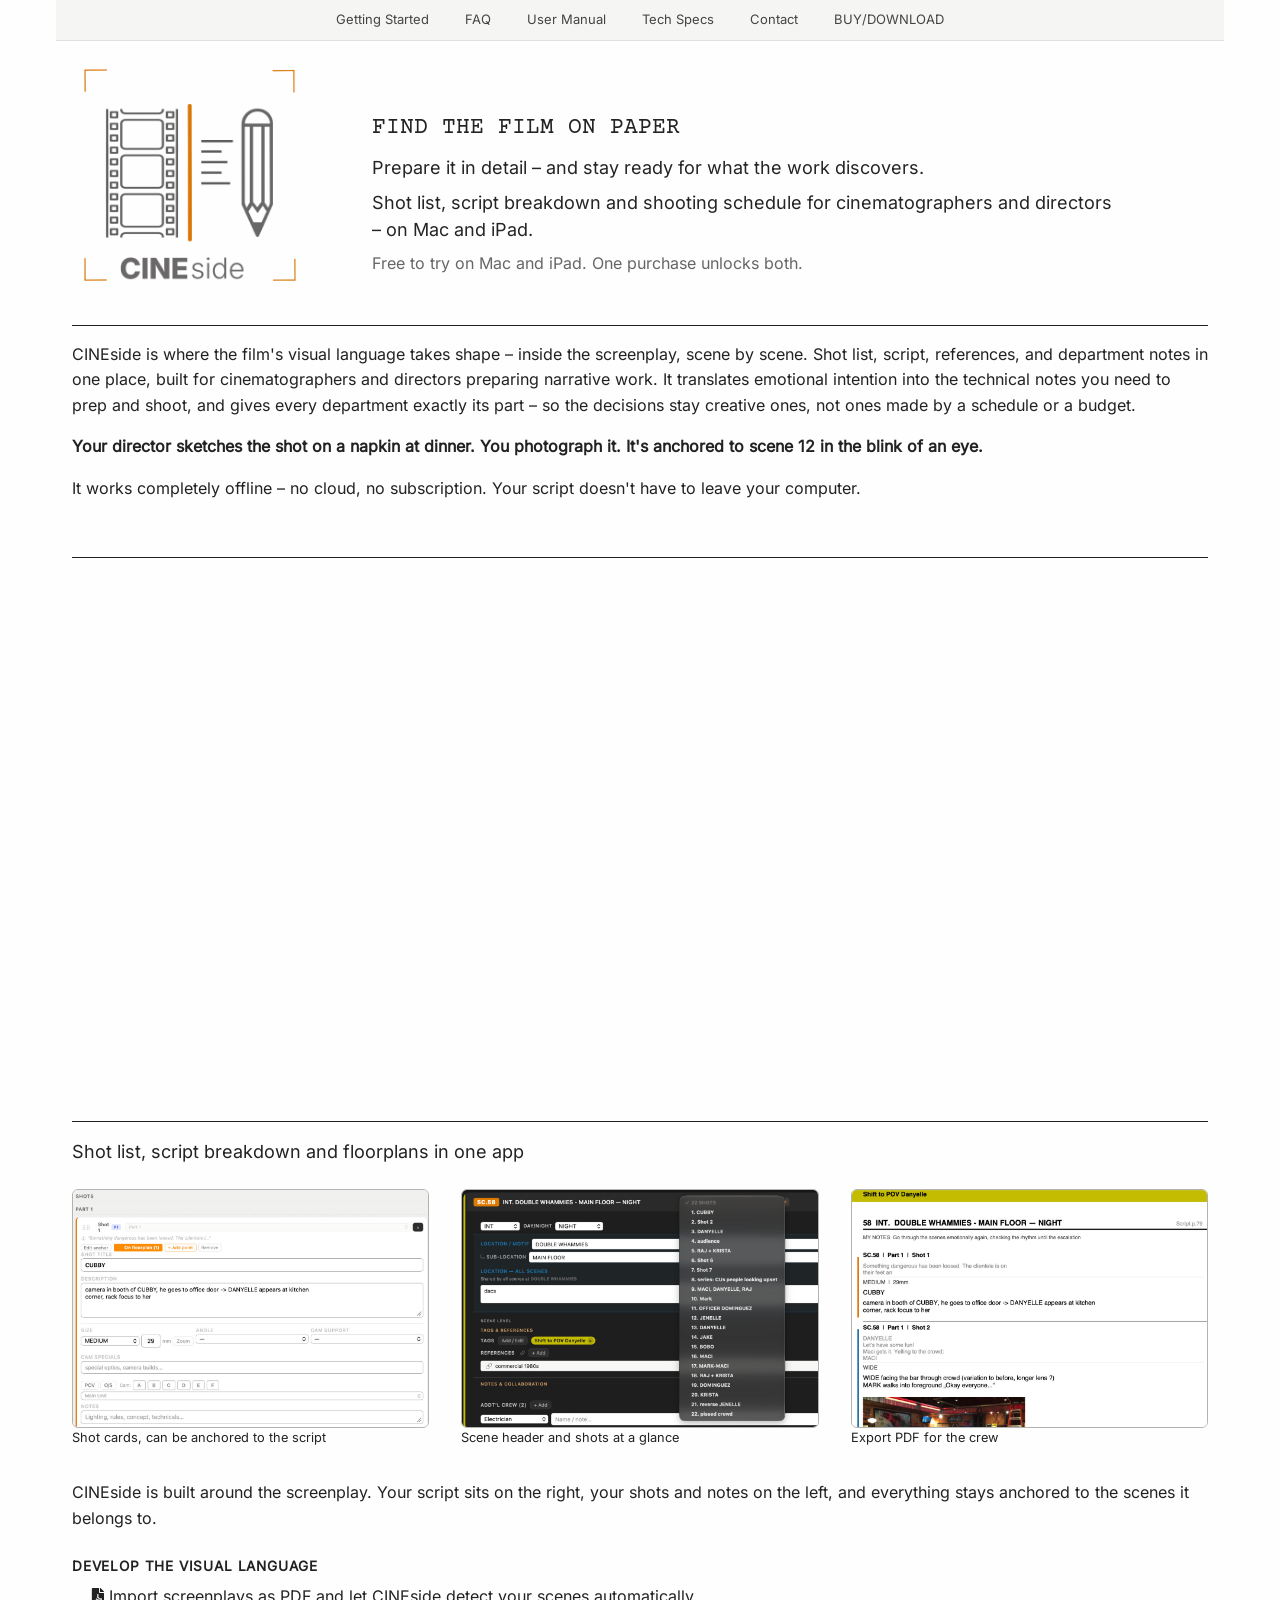
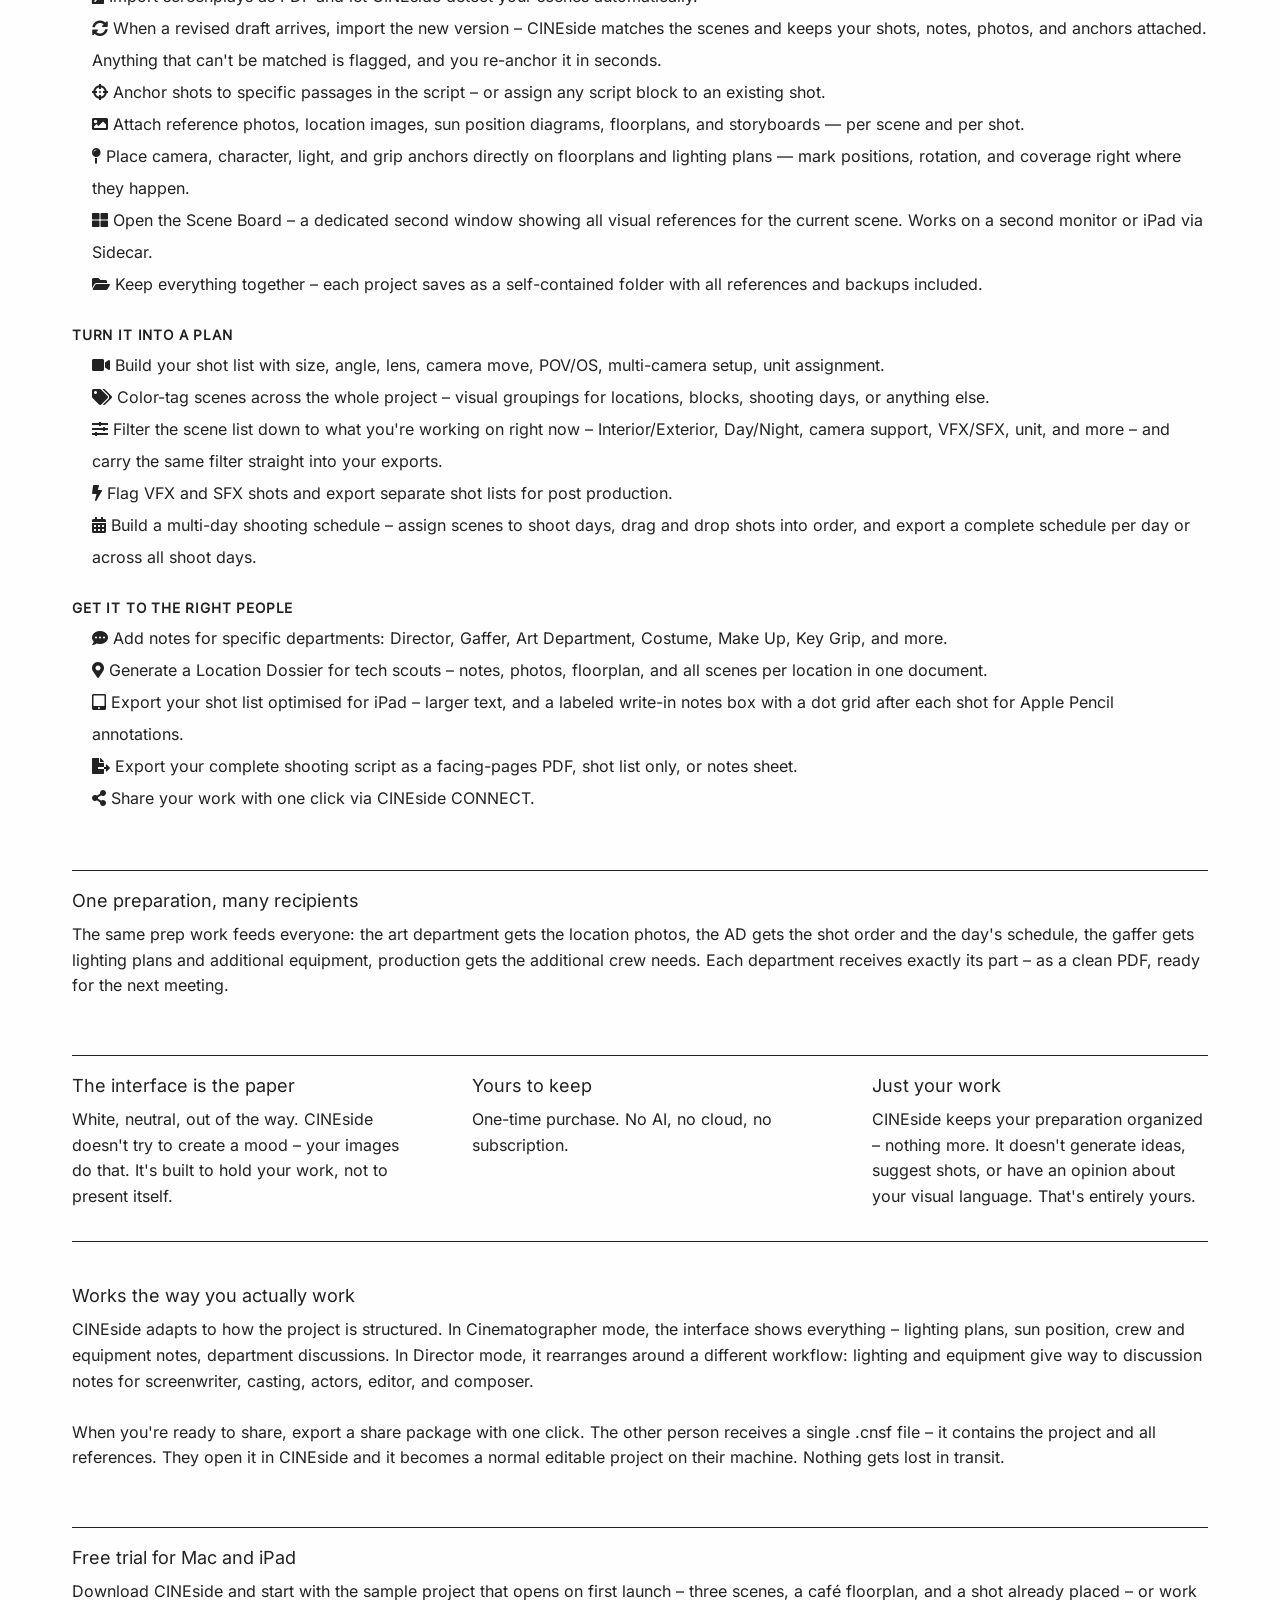
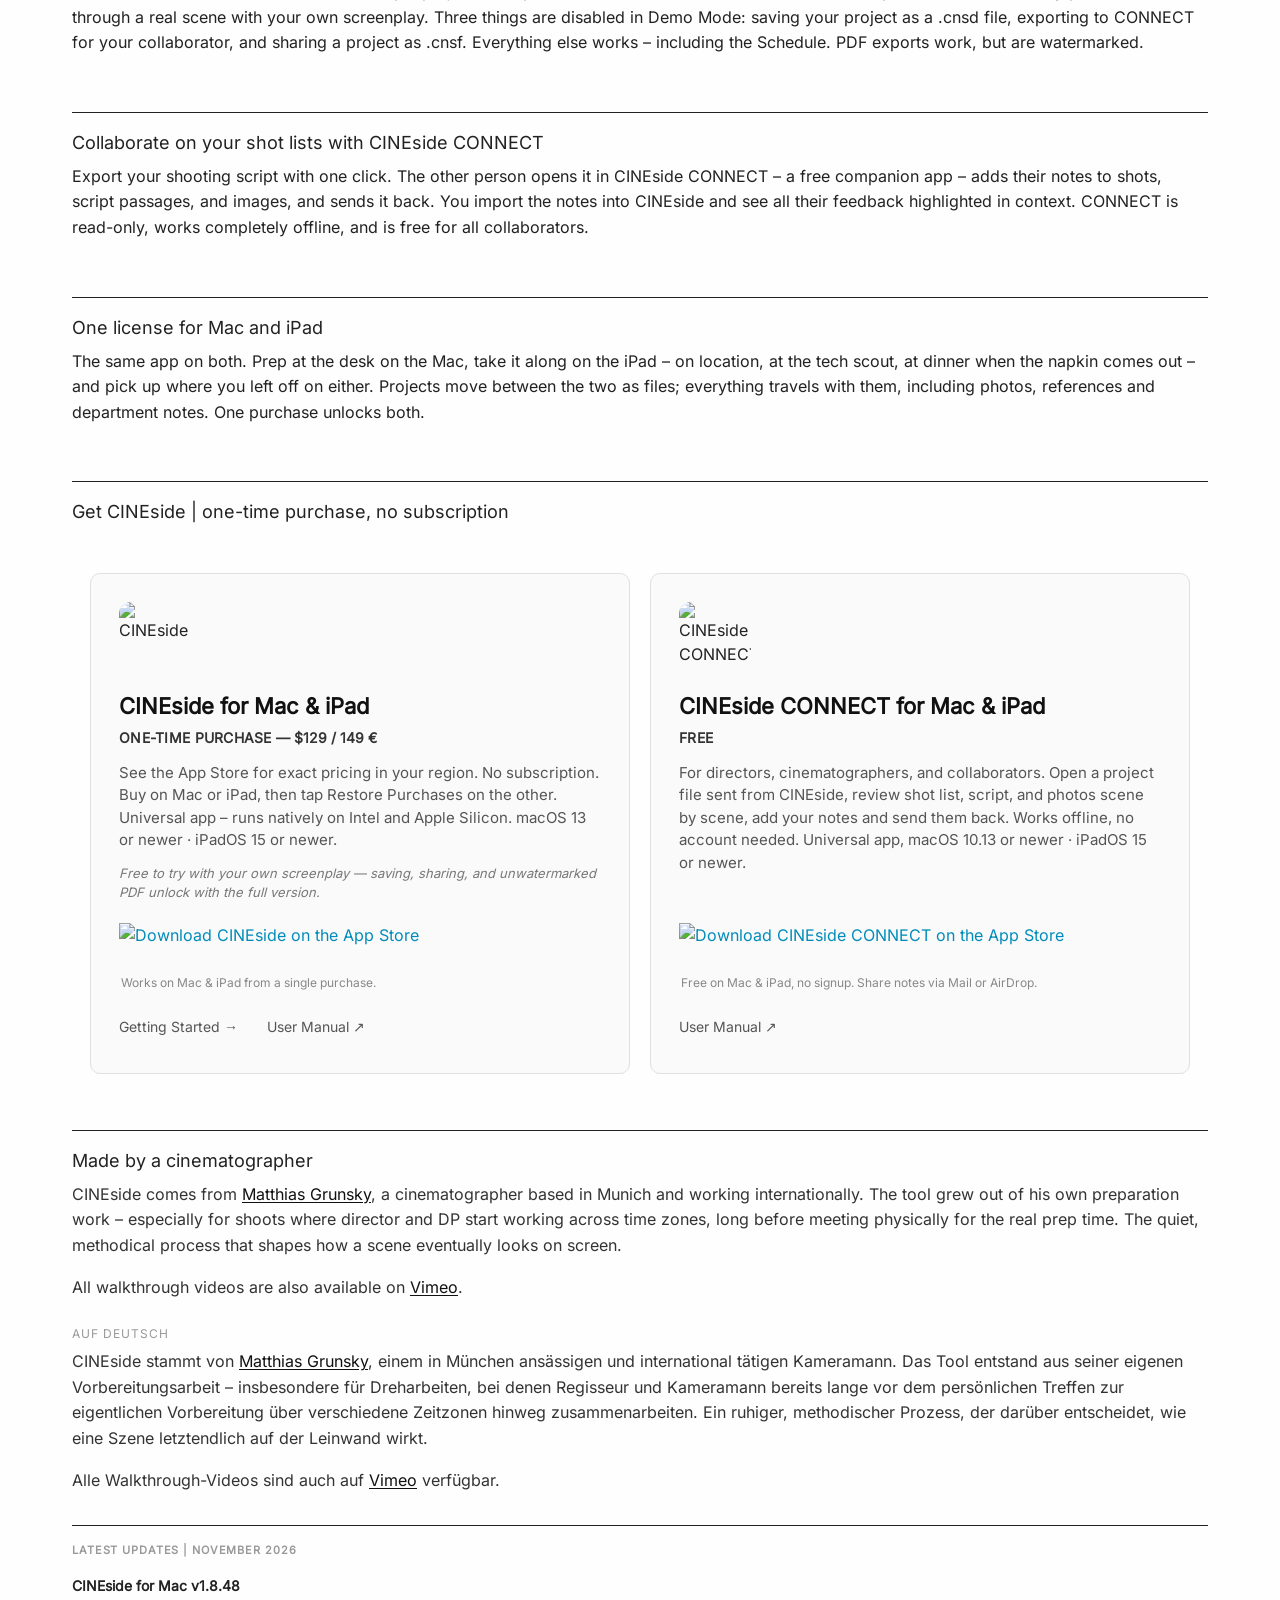
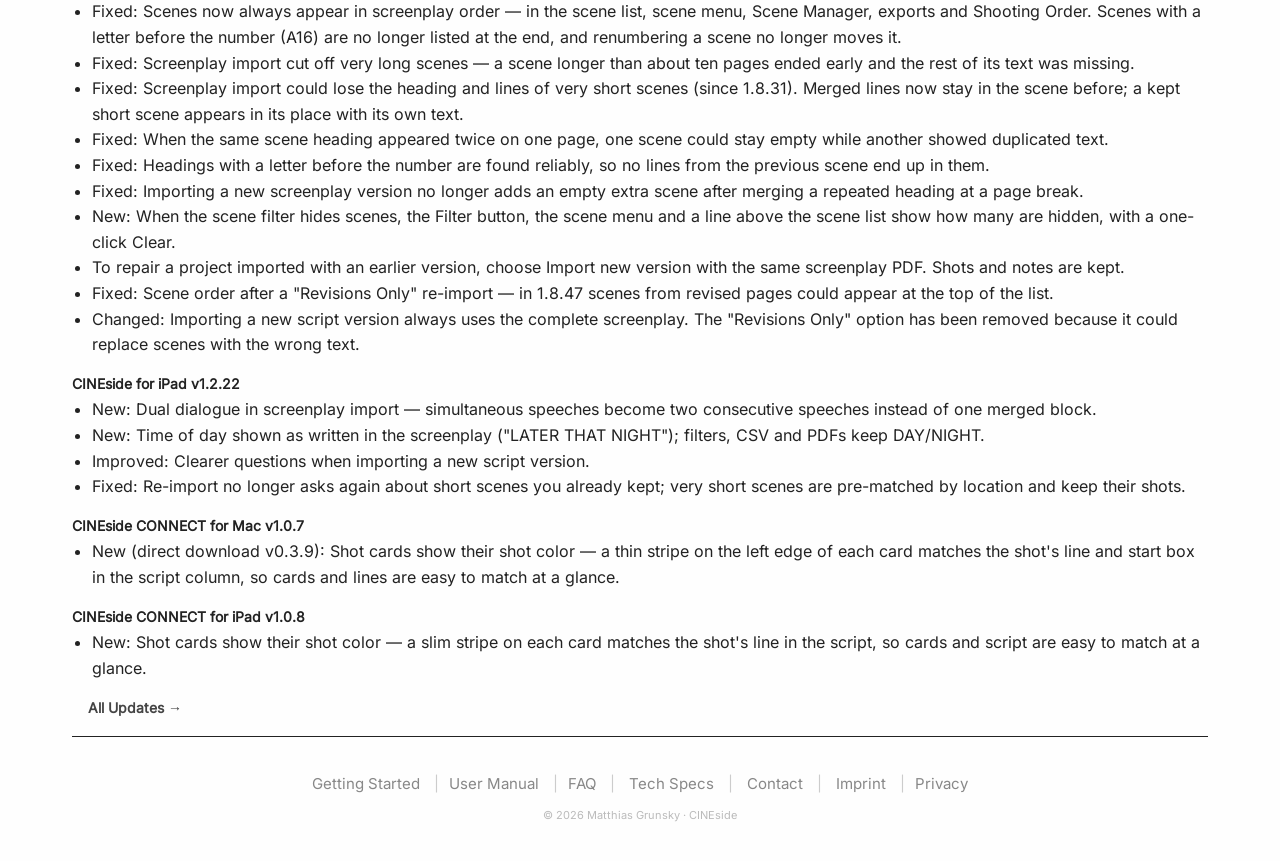
==== index.html @ abb16e1d "Beschreibung der Änderung" ====
<!doctype html>
<html class="no-js no-touch"  lang="en">
<head>
    <meta charset="utf-8" />
	<title>CINEside | Shot List & Script Breakdown for Mac & iPad</title>

	<meta http-equiv="x-ua-compatible" content="ie=edge" />
    <meta name="viewport" content="width=device-width, initial-scale=1.0, viewport-fit=cover" />

	<meta name="theme-version" content="6.26.0" />
	<meta name="foundation-version" content="6.9.0" />

	
<!-- ========================================================================
     CINEside &mdash; cineside.app
     Global head: SEO, OpenGraph, Twitter Card, JSON-LD
     charset/viewport/title kommen vom Theme bzw. RapidWeaver &mdash; hier NICHT setzen.
     Meta description + canonical sitzen im seitenspezifischen Head jeder Seite.
     ======================================================================== -->

<!-- ── Primary SEO ───────────────────────────────────────────────────────── -->
<meta name="keywords" content="cinematographer, director, DP, director of photography, shot list, shooting script, shot planning, film prep, screenplay planning, shooting order, cinematography software, film preparation, Mac app, iPad app, iPad shot list, offline, CINEside, CINEside CONNECT">
<meta name="robots" content="index, follow, max-image-preview:large">
<meta name="theme-color" content="#b87c1a">

<!-- ── Open Graph (Facebook, LinkedIn, Slack, Messaging apps) ────────────── -->
<meta property="og:type" content="website">
<meta property="og:image" content="https://cineside.app/resources/og-image.png">
<meta property="og:image:width" content="1200">
<meta property="og:image:height" content="630">
<meta property="og:image:alt" content="CINEside &mdash; shot planning for cinematographers and directors, on Mac and iPad">
<meta property="og:locale" content="en_US">
<meta property="og:site_name" content="CINEside">

<!-- ── Twitter / X Card ──────────────────────────────────────────────────── -->
<meta name="twitter:card" content="summary_large_image">
<meta name="twitter:image" content="https://cineside.app/resources/og-image.png">
<meta name="twitter:image:alt" content="CINEside &mdash; shot planning for cinematographers and directors, on Mac and iPad">

<!-- ── Structured data: CINEside (Mac & iPad) ─────────────────────────────────── -->
<script type="application/ld+json">
{
  "@context": "https://schema.org",
  "@type": "SoftwareApplication",
  "@id": "https://cineside.app/#cineside",
  "name": "CINEside",
  "alternateName": "CINEside for Mac and iPad",
  "description": "An app for Mac and iPad for cinematographers and directors preparing narrative work. Keeps your shot list, script, references, and department notes in one place. Imports Final Draft PDFs, detects scenes automatically, and lets you anchor shots to specific script passages. Works completely offline.",
  "url": "https://cineside.app/",
  "image": "https://cineside.app/resources/CINEside_logo_text.png",
  "applicationCategory": "MultimediaApplication",
  "applicationSubCategory": "Cinematography",
  "operatingSystem": "macOS 13 or newer, iPadOS 15 or newer",
  "processorRequirements": "Intel or Apple Silicon (Universal)",
  "downloadUrl": "https://apps.apple.com/app/cineside-shot-list-script/id6791491272",
  "installUrl": "https://apps.apple.com/app/cineside-shot-list-script/id6791491272",
  "releaseNotes": "https://cineside.app/whats-new.html",
  "inLanguage": "en",
    "sameAs": [
    "https://www.wikidata.org/wiki/Q141537740",
    "https://apps.apple.com/app/cineside-shot-list-script/id6791491272"
  ],
  "featureList": [
    "Import screenplays as PDF with automatic scene detection",
    "Build shot lists with size, angle, lens, camera move, POV/OS",
    "Anchor shots to specific passages in the script",
    "Re-import revised drafts &mdash; shots, notes, and anchors stay attached",
    "Attach reference photos, sun position diagrams, sketches, and storyboards per scene and per shot",
    "Add notes per department (Director, Gaffer, Art Department, Costume, Make Up, Key Grip)",
    "Flag VFX and SFX shots and export separate shot lists for post production",
    "Drag and drop into Shooting Order for daily schedules",
    "Export facing-pages PDF, shot list only, or notes sheet",
    "Collaborate with your director or cinematographer via CINEside CONNECT",
    "Works completely offline &mdash; no cloud, no AI"
  ],
  "author": {
    "@type": "Person",
    "@id": "https://matthias-grunsky.com/#person",
    "name": "Matthias Grunsky",
    "url": "https://matthias-grunsky.com/"
  },
  "offers": {
    "@type": "Offer",
    "price": "129.00",
    "priceCurrency": "USD",
    "category": "OneTimePurchase",
    "availability": "https://schema.org/InStock",
    "url": "https://apps.apple.com/app/cineside-shot-list-script/id6791491272"
  },
  "mentions": {
    "@type": "Article",
    "name": "Grunsky Releases Cineside",
    "url": "https://theasc.com/article/grunsky-releases-cineside/",
    "publisher": {
      "@type": "Organization",
      "name": "American Cinematographer"
    },
    "datePublished": "2026-06-22"
  }
}
</script>

<!-- ── Structured data: CINEside for iPad ────────────────────────────────── -->
<script type="application/ld+json">
{
  "@context": "https://schema.org",
  "@type": "SoftwareApplication",
  "@id": "https://cineside.app/#cineside-ipad",
  "name": "CINEside for iPad",
  "description": "The native iPad version of CINEside &mdash; the same shot planning workflow built around the screenplay, sharing the same project format as the Mac app. Free to download; the full version is a one-time purchase that covers both Mac and iPad. Works completely offline.",
  "url": "https://cineside.app/",
  "image": "https://cineside.app/resources/CINEside_logo_text.png",
  "applicationCategory": "MultimediaApplication",
  "applicationSubCategory": "Cinematography",
  "operatingSystem": "iPadOS 15 or newer",
  "downloadUrl": "https://apps.apple.com/app/cineside-shot-list-script/id6791491272",
  "installUrl": "https://apps.apple.com/app/cineside-shot-list-script/id6791491272",
  "inLanguage": "en",
  "featureList": [
    "Same project format as CINEside for Mac &mdash; open projects on either device",
    "Import screenplays as PDF with automatic scene detection",
    "Build shot lists and anchor shots to script passages",
    "Place camera, character, light, and grip anchors on floorplans",
    "Export facing-pages PDF, shot list, schedule, and reference sheets on device",
    "Works completely offline &mdash; no cloud, no AI"
  ],
  "author": {
    "@type": "Person",
    "@id": "https://matthias-grunsky.com/#person",
    "name": "Matthias Grunsky",
    "url": "https://matthias-grunsky.com/"
  },
  "offers": {
    "@type": "Offer",
    "price": "129.00",
    "priceCurrency": "USD",
    "category": "OneTimePurchase",
    "description": "Free to download. Full version as a one-time purchase that covers both Mac and iPad; local pricing on the App Store.",
    "availability": "https://schema.org/InStock",
    "url": "https://apps.apple.com/app/cineside-shot-list-script/id6791491272"
  }
}
</script>

<!-- ── Structured data: CINEside CONNECT as a companion SoftwareApplication ─ -->
<script type="application/ld+json">
{
  "@context": "https://schema.org",
  "@type": "SoftwareApplication",
  "@id": "https://cineside.app/#cineside-connect",
  "name": "CINEside CONNECT",
  "description": "A free companion app for directors and collaborators, on Mac and iPad. Opens project files sent from CINEside, lets directors add notes to shots, script passages, and reference images, and export the notes back. Read-only, works completely offline.",
  "url": "https://cineside.app/",
  "image": "https://cineside.app/resources/CINEside_CONNECT_logo_text.png",
  "applicationCategory": "MultimediaApplication",
  "applicationSubCategory": "Cinematography",
  "operatingSystem": "macOS 10.13 or newer, iPadOS 15 or newer",
  "processorRequirements": "Intel or Apple Silicon (Universal)",
  "downloadUrl": "https://apps.apple.com/app/cineside-connect/id6793694166",
  "installUrl": "https://apps.apple.com/app/cineside-connect/id6793694166",
  "inLanguage": "en",
  "featureList": [
    "Opens project files sent from CINEside",
    "Add notes to shots, script passages, and images",
    "Export notes as .cnsn for re-import into CINEside",
    "Read-only &mdash; cannot modify the project itself",
    "Works completely offline"
  ],
  "author": {
    "@type": "Person",
    "@id": "https://matthias-grunsky.com/#person",
    "name": "Matthias Grunsky",
    "url": "https://matthias-grunsky.com/"
  },
  "offers": {
    "@type": "Offer",
    "price": "0.00",
    "priceCurrency": "EUR",
    "availability": "https://schema.org/InStock",
    "url": "https://apps.apple.com/app/cineside-connect/id6793694166"
  },
  "isAccessoryOrSparePartFor": {
    "@id": "https://cineside.app/#cineside"
  }
}
</script>

<!-- ── Structured data: CINEside walkthrough video ───────────────────────── -->
<script type="application/ld+json">
{
  "@context": "https://schema.org",
  "@type": "VideoObject",
  "@id": "https://cineside.app/#walkthrough",
  "name": "CINEside &mdash; Walkthrough",
  "description": "Walkthrough of CINEside for cinematographers and directors: importing a screenplay, building the shot list, anchoring shots, and exporting for the crew.",
  "thumbnailUrl": "https://cineside.app/resources/og-image.png",
  "uploadDate": "2026-06-01",
  "duration": "PT1M32S",
  "contentUrl": "https://www.youtube.com/watch?v=msX2kV9YZTM",
  "embedUrl": "https://www.youtube-nocookie.com/embed/msX2kV9YZTM",
  "publisher": {
    "@type": "Person",
    "@id": "https://matthias-grunsky.com/#person",
    "name": "Matthias Grunsky"
  },
  "isPartOf": { "@id": "https://cineside.app/#cineside" }
}
</script>
  <script>(function(){try{var i=new Image();i.src='https://matthias-grunsky.com/px/cineside.gif?p='+encodeURIComponent(location.pathname)+'&r='+encodeURIComponent(document.referrer||'-');}catch(e){}})();</script>
<meta http-equiv="Content-Type" content="text/html; charset=utf-8" />
		<link rel="apple-touch-icon" sizes="167x167" href="https://cineside.app/resources/medium.png" />
<link rel="apple-touch-icon" sizes="180x180" href="https://cineside.app/resources/picturep.png" />
<link rel="apple-touch-icon" sizes="152x152" href="https://cineside.app/resources/small.png" />
<link rel="mask-icon" href="https://cineside.app/resources/CINEside-Logo.svg" color="rgba(255,255,255,1.00)" /><link rel="icon" type="image/png" href="https://cineside.app/resources/favicon_medium.png" sizes="32x32" />
<link rel="icon" type="image/png" href="https://cineside.app/resources/favicon_small.png" sizes="16x16" />
<link rel="icon" type="image/png" href="https://cineside.app/resources/favicon_large.png" sizes="64x64" />


	<meta name="description" content="Shot list, script breakdown, floorplans and lighting plans for cinematographers and directors – on Mac and iPad. Works offline. One-time purchase.">
<link rel="canonical" href="https://cineside.app/">
<meta property="og:title" content="CINEside — Find the film on paper">
<meta property="og:description" content="Script, shots, references, and department notes in one place. Works completely offline. One-time purchase — no AI, no cloud, no subscription.">
<meta name="twitter:title" content="CINEside — Find the film on paper">
<meta name="twitter:description" content="Script, shots, references, and department notes in one place. Works completely offline. One-time purchase — no AI, no cloud, no subscription.">

	<link rel="stylesheet" href="rw_common/themes/foundation6/foundation.css" />

	<template id="plugin-header">
        		<link rel='stylesheet' type='text/css' media='all' href='rw_common/plugins/stacks/stacks.css' />
<link rel="stylesheet" type="text/css" media="all" href="rw_common/plugins/stacks/fa5pro.css" />		<link rel='stylesheet' type='text/css' media='all' href='index_files/stacks_page_page0.css' />
        <script type='text/javascript' charset='utf-8' src='rw_common/plugins/stacks/jquery-2.2.4.min.js'></script>
        
        
        
		

		<script type='text/javascript' charset='utf-8' src='index_files/stacks_page_page0.js'></script>
        <meta name="formatter" content="Stacks v5.3.2 (6389)" >
		<meta class="stacks 5 stack version" id="ws.foundation.styles" name=" Site Styles" content="6.26.0">
		<meta class="stacks 5 stack version" id="ws.foundation.fontstyle3" name="Font Style" content="6.26.0">
		<meta class="stacks 5 stack version" id="ws.foundation.3col" name="3 Columns" content="6.26.0">
		<meta class="stacks 5 stack version" id="ws.foundation.lightbox" name="Lightbox" content="6.26.0">
		<meta class="stacks 5 stack version" id="ws.foundation.styles.textcolors" name="Text Colors" content="6.26.0">
		<meta class="stacks 5 stack version" id="ws.foundation.styles.border3" name="Border" content="6.26.0">
		<meta class="stacks 5 stack version" id="ws.foundation.2col" name="2 Columns" content="6.26.0">
		<meta class="stacks 5 stack version" id="ws.foundation.header" name="Header" content="6.26.0">
		<meta class="stacks 5 stack version" id="ws.foundation.html" name="HTML" content="6.26.0">
		<meta class="stacks 5 stack version" id="ws.foundation.container" name=" Container" content="6.26.0">
		<meta class="stacks 5 stack version" id="ws.starterpack.html" name="HTML" content="1.10.1">
		<meta class="stacks 5 stack version" id="ws.foundation.text" name="Text" content="6.26.0">
		<meta class="stacks 5 stack version" id="ws.foundation.1col" name="1 Column" content="6.26.0">
		<meta class="stacks 5 stack version" id="ws.foundation.close" name="Close" content="6.26.0">
		<meta class="stacks 5 stack version" id="ws.foundation.fa5.css" name="Font Awesome 5 CSS + Fonts" content="6.26.0">
		<meta class="stacks 5 stack version" id="com.nickcatesdesign.stacks.scrollpage" name="Scroll Page" content="1.1.1">
		<meta class="stacks 5 stack version" id="ws.lines" name="Lines" content="2.2.1">
		<meta class="stacks 5 stack version" id="ws.foundation.anchor" name="Anchor" content="6.26.0">
		<meta class="stacks 5 stack version" id="ws.foundation.styles.fontcolor2" name="Font Color" content="6.26.0">
		<meta class="stacks 5 stack version" id="ws.foundation.picture" name="Picture" content="6.26.0">
		

	</template>

	<script integrity="sha384-L6Plmo9wRdbut7vf9+1Uod3iRjzt/Q3BvxIIr3SGZQlQh47LOxwfUSL/APINqgi7">const pluginHeader=document.getElementById("plugin-header").content.cloneNode(!0),pluginScripts=Array.from(pluginHeader.querySelectorAll("script")).filter((e=>!e.outerHTML.match(/jquery-\d\.\d\.\d\.min\.js/))),pluginStyles=Array.from(pluginHeader.querySelectorAll("link"));!function(){const e="127.0.0.1"===location.hostname,t=e=>e+"?v="+Math.random().toString(36).substring(2,15);pluginScripts.map((r=>(e&&r.hasAttribute("src")&&(r.src=t(r.src)),r)));let r=!1;const n=r=>{if("stylesheet"!==r.rel)return void document.head.appendChild(r);const n=["stacks_page_page"];for(const e of n)if(r.href.match(e))return void document.write(r.outerHTML);e&&(r.href=t(r.href)),r.media="print",r.addEventListener("load",(e=>e.target.media="all"),{once:!0}),document.head.appendChild(r)};for(const e of pluginStyles)"preload"!==e.rel&&(e.href.match("stacks.css")||(e.href.match("fa5pro.css")&&(r=!0),e.href.match("js-fa5pro.css")||!0===r&&e.href.match("font-awesome.min.css")||n(e)));const o=e=>{const t=document.createElement("link");t.rel="preload",t.as="script",t.href=e.src,document.head.appendChild(t)},c=pluginScripts.filter((e=>e.hasAttribute("src")));for(const e of c)o(e)}();</script>

    <link rel="preload" as="script" href="rw_common/themes/foundation6/foundation.js" />
    <link rel="preload" as="script" href="rw_common/themes/foundation6/jquery.min.js" />
    <link rel="preload" as="script" href="rw_common/themes/foundation6/what-input.min.js" />

	
	<!-- 06.11.26 -->
</head>

<body class="antialiased">



<div id='stacks_out_1' class='stacks_top'><div id='stacks_in_1' class=''>  <link type="text/css" rel="stylesheet" media="all" href="rw_common/plugins/stacks/utility.css" />   <link type="text/css" rel="stylesheet" media="print" onload="this.media='all'" href="rw_common/plugins/stacks/utility-extra.css" />         
   
 
 
 
 
 
 
 
 
   
  <div class='slice empty out'><div class='slice empty in'></div></div>   
<div id='stacks_out_713' class='stacks_out'><div id='stacks_in_713' class='stacks_in html_stack'><style>
@font-face{font-family:"Inter";font-style:normal;font-weight:400;font-display:swap;src:url("/resources/inter-latin-400-normal.woff2") format("woff2");}
@font-face{font-family:"Courier Prime";font-style:normal;font-weight:400;font-display:swap;src:url("/resources/courier-prime-latin-400-normal.woff2") format("woff2");}
html,body,p,.p,h2,.h2,h3,.h3,h4,.h4,h5,.h5,h6,.h6,blockquote,.menu li,li,form,.button,.myclass{font-family:"Inter",sans-serif;}
h1,.h1,.myclass{font-family:"Courier Prime",sans-serif;}
</style></div></div>  <div       class='container position-relative  overflow-hidden     '>   <div class="grid-container">  <div style="background:#f5f5f3;border-bottom:1px solid #e0e0dc;padding:10px 0;text-align:center;font-size:13px;">
  <a href="https://cineside.app/getting-started.html" style="color:#444;text-decoration:none;margin:0 16px;">Getting Started</a>
  <a href="https://cineside.app/shot-list-faq.html" style="color:#444;text-decoration:none;margin:0 16px;">FAQ</a>
  <a href="https://cineside.app/downloads/CINEside_User_Manual.pdf" target="_blank" rel="noopener" style="color:#444;text-decoration:none;margin:0 16px;">User Manual</a>
  <a href="https://cineside.app/techspecs.html" style="color:#444;text-decoration:none;margin:0 16px;">Tech Specs</a>
  <a href="mailto:info@cineside.app" style="color:#444;text-decoration:none;margin:0 16px;">Contact</a>
<a href="https://cineside.app/#download" style="color:#444;text-decoration:none;margin:0 16px;">BUY/DOWNLOAD</a>
</div> 
<div class='grid-x position-relative   grid-margin-x grid-margin-y grid-padding-x grid-padding-y   align-bottom    '> <div class="cell small-12 medium-3 ">    <picture class=" stacks_in_16"  oncontextmenu="return false;"> <div class='slice empty out'><div class='slice empty in'></div></div>  <img class=" float-center   " loading="auto" srcset='index_files/image-16.png' src="index_files/image-16.png" alt="CINEside logo" draggable="false" />       </picture>    
 </div> <div class="cell small-12 medium-9 ">  <h1 class='     title  '   >FIND THE FILM ON PAPER</h1> 
 <h2 class='     title  '   >Prepare it in detail – and stay ready for what the work discovers.</h2> 
 <h2 class='     title  '   >Shot list, script breakdown and shooting schedule for cinematographers and directors<br> – on Mac and iPad.</h2> 
 <p class='     sub-header  '   >Free to try on Mac and iPad. One purchase unlocks both.</p> 
 </div> </div> 
  </div>   </div>   
  <div       class='container position-relative  overflow-hidden     '>   <div class="grid-container">  <div class='grid-x    grid-margin-x  grid-padding-x        '> <div class="cell small-12 medium-auto "> <div class="lines-wrapper "> <hr class="lines stacks_in_431 solid   ">   </div> 
<p>CINEside is where the film's visual language takes shape – inside the screenplay, scene by scene. Shot list, script, references, and department notes in one place, built for cinematographers and directors preparing narrative work. It translates emotional intention into the technical notes you need to prep and shoot, and gives every department exactly its part – so the decisions stay creative ones, not ones made by a schedule or a budget.</p>

<p><strong>Your director sketches the shot on a napkin at dinner. You photograph it. It's anchored to scene 12 in the blink of an eye.</strong></p>

<p>It works completely offline – no cloud, no subscription. Your script doesn't have to leave your computer.</p> 
<br> 
<div class="lines-wrapper "> <hr class="lines stacks_in_437 solid   ">   </div> 
<div style="max-width: 900px; margin: 0 auto;">
  <div style="position: relative; padding-bottom: 56.25%; height: 0;">
    <iframe 
      src="https://www.youtube-nocookie.com/embed/msX2kV9YZTM"
      style="position: absolute; top: 0; left: 0; width: 100%; height: 100%;"
      frameborder="0"
      allowfullscreen loading="lazy" title="CINEside video">
    </iframe>
  </div>
</div> 
<br> 
 </div> </div> 
  </div>   </div>   
  <div       class='container position-relative  overflow-hidden     '>   <div class="grid-container">  <div class='grid-x    grid-margin-x  grid-padding-x        '> <div class="cell small-12 medium-auto "> <div class="lines-wrapper "> <hr class="lines stacks_in_676 solid   ">   </div> 
 <h2 class='       '   >Shot list, script breakdown and floorplans in one app</h2> 
<div id='stacks_out_711' class='stacks_out'><div id='stacks_in_711' class='stacks_in html_stack'><script>
document.addEventListener('DOMContentLoaded', function () {
  document.querySelectorAll('img.shot-tile').forEach(function (img, i) {
    var box = document.getElementById('lightbox' + (i + 1));
    if (!box || !window.jQuery) return;
    img.style.cursor = 'zoom-in';
    img.addEventListener('click', function () { jQuery(box).foundation('open'); });
  });
});
</script></div></div><div class='grid-x    grid-margin-x grid-margin-y  grid-padding-y       '> <div class="cell small-12 medium-auto ">    <picture class=" stacks_in_670"  oncontextmenu="return false;"> <div class='slice empty out'><div class='slice empty in'></div></div>  <img class="    shot-tile" loading="auto" srcset='index_files/image-670.jpg' src="index_files/image-670.jpg" alt="CINEside shot card anchored to the script" draggable="false" />       </picture>    

<div class='text     '>
<span id='stacks_in_681'><p>Shot cards, can be anchored to the script</p></span>
</div>

<div id="lightbox1" class="reveal large full-on-small " data-overlay="true" data-animation-in="fade-in" data-animation-out="fade-out" data-close-on-click="true" data-close-on-esc="true" data-multiple-opened="false" data-deep-link="false" data-reset-on-close="false"    data-reveal> <button class="close-button close" aria-label="Close Alert" type="button" data-close> <span aria-hidden="true">&#x2715;</span> </button> 
   <picture class=" stacks_in_664"  oncontextmenu="return false;"> <div class='slice empty out'><div class='slice empty in'></div></div>  <img class="    " loading="auto" srcset='index_files/image-664.png' src="index_files/image-664.png" alt="CINEside shot card anchored to the script" draggable="false" />       </picture>    
 </div> 
 </div> <div class="cell small-12 medium-auto ">    <picture class=" stacks_in_672"  oncontextmenu="return false;"> <div class='slice empty out'><div class='slice empty in'></div></div>  <img class="    shot-tile" loading="auto" srcset='index_files/image-672.jpg' src="index_files/image-672.jpg" alt="CINEside scene header fields" draggable="false" />       </picture>    

<div class='text     '>
<span id='stacks_in_683'><p>Scene header and shots at a glance</p></span>
</div>

<div id="lightbox2" class="reveal large full-on-small " data-overlay="true" data-animation-in="fade-in" data-animation-out="fade-out" data-close-on-click="true" data-close-on-esc="true" data-multiple-opened="false" data-deep-link="false" data-reset-on-close="false"    data-reveal> <button class="close-button close" aria-label="Close Alert" type="button" data-close> <span aria-hidden="true">&#x2715;</span> </button> 
   <picture class=" stacks_in_666"  oncontextmenu="return false;"> <div class='slice empty out'><div class='slice empty in'></div></div>  <img class="    " loading="auto" srcset='index_files/image-666.jpg' src="index_files/image-666.jpg" alt="CINEside scene header fields" draggable="false" />       </picture>    
 </div> 
 </div> <div class="cell small-12 medium-auto ">    <picture class=" stacks_in_674"  oncontextmenu="return false;"> <div class='slice empty out'><div class='slice empty in'></div></div>  <img class="    shot-tile" loading="auto" srcset='index_files/image-674.jpg' src="index_files/image-674.jpg" alt="CINEside complete shooting script as facing pages pdf" draggable="false" />       </picture>    

<div class='text     '>
<span id='stacks_in_685'><p>Export PDF for the crew</p></span>
</div>

<div id="lightbox3" class="reveal large full-on-small " data-overlay="true" data-animation-in="fade-in" data-animation-out="fade-out" data-close-on-click="true" data-close-on-esc="true" data-multiple-opened="false" data-deep-link="false" data-reset-on-close="false"    data-reveal> <button class="close-button close" aria-label="Close Alert" type="button" data-close> <span aria-hidden="true">&#x2715;</span> </button> 
   <picture class=" stacks_in_668"  oncontextmenu="return false;"> <div class='slice empty out'><div class='slice empty in'></div></div>  <img class="    " loading="auto" srcset='index_files/image-668.png' src="index_files/image-668.png" alt="CINEside complete shooting script as facing pages pdf " draggable="false" />       </picture>    
 </div> 
 </div> </div> 
<p>CINEside is built around the screenplay. Your script sits on the right, your shots and notes on the left, and everything stays anchored to the scenes it belongs to.</p>
<p style="font-weight: 600; text-transform: uppercase; letter-spacing: 0.06em; font-size: 0.85em; margin: 1.8em 0 0.2em;">Develop the visual language</p>
<ul style="list-style: none; padding: 0; line-height: 2;">
  <li><i class="fas fa-file-pdf"></i> Import screenplays as PDF and let CINEside detect your scenes automatically.</li>
  <li><i class="fas fa-sync-alt"></i> When a revised draft arrives, import the new version – CINEside matches the scenes and keeps your shots, notes, photos, and anchors attached. Anything that can't be matched is flagged, and you re-anchor it in seconds.</li>
  <li><i class="fas fa-crosshairs"></i> Anchor shots to specific passages in the script – or assign any script block to an existing shot.</li>
  <li><i class="fas fa-image"></i> Attach reference photos, location images, sun position diagrams, floorplans, and storyboards — per scene and per shot.</li>
  <li><i class="fas fa-map-pin"></i> Place camera, character, light, and grip anchors directly on floorplans and lighting plans — mark positions, rotation, and coverage right where they happen.</li>
  <li><i class="fas fa-th-large"></i> Open the Scene Board – a dedicated second window showing all visual references for the current scene. Works on a second monitor or iPad via Sidecar.</li>
  <li><i class="fas fa-folder-open"></i> Keep everything together – each project saves as a self-contained folder with all references and backups included.</li>
</ul>
<p style="font-weight: 600; text-transform: uppercase; letter-spacing: 0.06em; font-size: 0.85em; margin: 1.8em 0 0.2em;">Turn it into a plan</p>
<ul style="list-style: none; padding: 0; line-height: 2;">
  <li><i class="fas fa-video"></i> Build your shot list with size, angle, lens, camera move, POV/OS, multi-camera setup, unit assignment.</li>
  <li><i class="fas fa-tags"></i> Color-tag scenes across the whole project – visual groupings for locations, blocks, shooting days, or anything else.</li>
<li><i class="fas fa-sliders-h"></i> Filter the scene list down to what you're working on right now – Interior/Exterior, Day/Night, camera support, VFX/SFX, unit, and more – and carry the same filter straight into your exports.</li>
  <li><i class="fas fa-bolt"></i> Flag VFX and SFX shots and export separate shot lists for post production.</li>
  <li><i class="fas fa-calendar-alt"></i> Build a multi-day shooting schedule – assign scenes to shoot days, drag and drop shots into order, and export a complete schedule per day or across all shoot days.</li>
</ul>
<p style="font-weight: 600; text-transform: uppercase; letter-spacing: 0.06em; font-size: 0.85em; margin: 1.8em 0 0.2em;">Get it to the right people</p>
<ul style="list-style: none; padding: 0; line-height: 2;">
  <li><i class="fas fa-comment-dots"></i> Add notes for specific departments: Director, Gaffer, Art Department, Costume, Make Up, Key Grip, and more.</li>
  <li><i class="fas fa-map-marker-alt"></i> Generate a Location Dossier for tech scouts – notes, photos, floorplan, and all scenes per location in one document.</li>
  <li><i class="fas fa-tablet-alt"></i> Export your shot list optimised for iPad – larger text, and a labeled write-in notes box with a dot grid after each shot for Apple Pencil annotations.</li>
  <li><i class="fas fa-file-export"></i> Export your complete shooting script as a facing-pages PDF, shot list only, or notes sheet.</li>
  <li><i class="fas fa-share-alt"></i> Share your work with one click via CINEside CONNECT.</li>
</ul> 
<br> 
<div class="lines-wrapper "> <hr class="lines stacks_in_264 solid   ">   </div> 
 </div> </div> 
  </div>   </div>   
  <div       class='container position-relative  overflow-hidden     '>   <div class="grid-container">  <div class='grid-x    grid-margin-x  grid-padding-x        '> <div class="cell small-12 medium-auto ">  <h2 class='       '   >One preparation, many recipients</h2> 
 <p class='       '   >The same prep work feeds everyone: the art department gets the location photos, the AD gets the shot order and the day's schedule, the gaffer gets lighting plans and additional equipment, production gets the additional crew needs. Each department receives exactly its part – as a clean PDF, ready for the next meeting.</p> 
<br> 
<div class="lines-wrapper "> <hr class="lines stacks_in_693 solid   ">   </div> 
 </div> </div> 
  </div>   </div>   
  <div       class='container position-relative  overflow-hidden     '>   <div class="grid-container">  <div class='grid-x    grid-margin-x  grid-padding-x        '> <div class="cell small-12 medium-auto ">  <h3 class='       '   >The interface is the paper</h3> 
 <p class='       '   >White, neutral, out of the way. CINEside doesn't try to create a mood – your images do that. It's built to hold your work, not to present itself.</p> 
 </div> <div class="cell small-12 medium-auto ">  <h3 class='       '   >Yours to keep</h3> 
 <p class='       '   >One-time purchase. No AI, no cloud, no subscription.</p> 
 </div> <div class="cell small-12 medium-auto ">  <h3 class='       '   >Just your work</h3> 
 <p class='       '   >CINEside keeps your preparation organized – nothing more. It doesn't generate ideas, suggest shots, or have an opinion about your visual language. That's entirely yours.</p> 
 </div> </div> 
<div class='grid-x    grid-margin-x  grid-padding-x        '> <div class="cell small-12 medium-auto "> <div class="lines-wrapper "> <hr class="lines stacks_in_584 solid   ">   </div> 
<br> 
 </div> </div> 
  </div>   </div>   
  <div       class='container position-relative  overflow-hidden     '>   <div class="grid-container">  <div class='grid-x    grid-margin-x  grid-padding-x        '> <div class="cell small-12 medium-auto ">  <h2 class='       '   >Works the way you actually work</h2> 
 <p class='       '   >CINEside adapts to how the project is structured. In Cinematographer mode, the interface shows everything – lighting plans, sun position, crew and equipment notes, department discussions. In Director mode, it rearranges around a different workflow: lighting and equipment give way to discussion notes for screenwriter, casting, actors, editor, and composer.<br><br>
When you're ready to share, export a share package with one click. The other person receives a single .cnsf file – it contains the project and all references. They open it in CINEside and it becomes a normal editable project on their machine. Nothing gets lost in transit.</p> 
<br> 
 </div> </div> 
  </div>   </div>   
  <div       class='container position-relative  overflow-hidden     '>   <div class="grid-container">  <div class='grid-x    grid-margin-x  grid-padding-x        '> <div class="cell small-12 medium-auto "> <div class="lines-wrapper "> <hr class="lines stacks_in_352 solid   ">   </div> 
 <h2 class='       '   >Free trial for Mac and iPad</h2> 
 <p class='       '   >Download CINEside and start with the sample project that opens on first launch – three scenes, a café floorplan, and a shot already placed – or work through a real scene with your own screenplay. Three things are disabled in Demo Mode: saving your project as a .cnsd file, exporting to CONNECT for your collaborator, and sharing a project as .cnsf. Everything else works – including the Schedule. PDF exports work, but are watermarked.</p> 
<br> 
<div class="lines-wrapper "> <hr class="lines stacks_in_336 solid   ">   </div> 
 </div> </div> 
  </div>   </div>   
  <div       class='container position-relative  overflow-hidden     '>   <div class="grid-container">  <div class='grid-x    grid-margin-x  grid-padding-x        '> <div class="cell small-12 medium-auto ">  <h2 class='       '   >Collaborate on your shot lists with CINEside CONNECT</h2> 
 <p class='       '   >Export your shooting script with one click. The other person opens it in CINEside CONNECT – a free companion app – adds their notes to shots, script passages, and images, and sends it back. You import the notes into CINEside and see all their feedback highlighted in context. CONNECT is read-only, works completely offline, and is free for all collaborators.</p> 
<br> 
<div class="lines-wrapper "> <hr class="lines stacks_in_266 solid   ">   </div> 
 </div> </div> 
  </div>   </div>   
  <div       class='container position-relative  overflow-hidden     '>   <div class="grid-container">  <div class='grid-x    grid-margin-x  grid-padding-x        '> <div class="cell small-12 medium-auto ">  <h2 class='       '   >One license for Mac and iPad</h2> 
 <p class='       '   >The same app on both. Prep at the desk on the Mac, take it along on the iPad – on location, at the tech scout, at dinner when the napkin comes out – and pick up where you left off on either. Projects move between the two as files; everything travels with them, including photos, references and department notes. One purchase unlocks both.</p> 
<br> 
<div class="lines-wrapper "> <hr class="lines stacks_in_579 solid   ">   </div> 
 </div> </div> 
  </div>   </div>   
  <div       class='container position-relative  overflow-hidden     '>   <div class="grid-container">  <div class='grid-x    grid-margin-x  grid-padding-x        '> <div class="cell small-12 medium-auto ">  <section id="download" data-magellan-target="download" data-smoothScroll-target="download" class="internal-anchor"></section> 
 <h2 class='       '   >Get CINEside | one-time purchase, no subscription</h2> 
 </div> </div> 
<div style="font-family: 'Inter', sans-serif; max-width: 1100px; margin: 40px auto; display: flex; flex-wrap: wrap; gap: 20px; align-items: stretch;">

  <!-- CINEside Block -->
  <div style="flex: 1 1 380px; min-width: 0; padding: 28px; border: 1px solid #e0e0e0; border-radius: 10px; background: #fafafa; display: flex; flex-direction: column;">
    <img src="https://CINEside.app/resources/CINEside_logo_text.png"
         alt="CINEside"
         style="width: 72px; height: 72px; object-fit: contain; border-radius: 12px; margin-bottom: 16px;">
    <h3 style="margin: 0 0 4px 0; font-size: 22px; color: #111; font-weight: 600;">CINEside for Mac &amp; iPad</h3>
    <p style="margin: 0 0 12px 0; font-size: 14px; color: #333; font-weight: 600; letter-spacing: 0.02em; text-transform: uppercase;">
      One-time purchase <span style="text-transform: none; letter-spacing: 0;">&mdash; $129 / 149 €</span>
    </p>
    <p style="margin: 0 0 12px 0; color: #555; font-size: 15px; line-height: 1.5;">
      See the App Store for exact pricing in your region. No subscription. Buy on Mac or iPad, then tap Restore Purchases on the other. Universal app – runs natively on Intel and Apple Silicon. macOS 13 or newer · iPadOS 15 or newer.
    </p>
    <p style="margin: 0 0 20px 0; color: #777; font-size: 13px; line-height: 1.5; font-style: italic;">
      Free to try with your own screenplay &mdash; saving, sharing, and unwatermarked PDF unlock with the full version.
    </p>

    <div style="margin-top: auto;">
      <a href="https://apps.apple.com/app/cineside-shot-list-script/id6791491272" style="display: inline-block;">
        <img src="https://CINEside.app/resources/app_store_badge.svg"
             alt="Download CINEside on the App Store"
             style="height: 46px; width: auto; display: block;">
      </a>
      <div style="font-size: 12px; color: #888; margin-top: 5px; padding-left: 2px;">Works on Mac &amp; iPad from a single purchase.</div>
      <div style="margin-top: 16px;">
        <a href="https://cineside.app/getting-started.html"
           style="display: inline-block; color: #555; padding: 8px 24px 8px 0; text-decoration: none; font-weight: 500; font-size: 14px;">Getting Started &rarr;</a>
        <a href="https://cineside.app/downloads/CINEside_User_Manual.pdf" target="_blank" rel="noopener" 
           style="display: inline-block; color: #555; padding: 8px 24px 8px 0; text-decoration: none; font-weight: 500; font-size: 14px;">User Manual &#8599;</a>
      </div>
    </div>
  </div>

  <!-- CONNECT Block -->
  <div style="flex: 1 1 380px; min-width: 0; padding: 28px; border: 1px solid #e0e0e0; border-radius: 10px; background: #fafafa; display: flex; flex-direction: column;">
    <img src="https://CINEside.app/resources/CINEside_CONNECT_logo_text.png"
         alt="CINEside CONNECT"
         style="width: 72px; height: 72px; object-fit: contain; border-radius: 12px; margin-bottom: 16px;">
    <h3 style="margin: 0 0 4px 0; font-size: 22px; color: #111; font-weight: 600;">CINEside CONNECT for Mac &amp; iPad</h3>
    <p style="margin: 0 0 12px 0; font-size: 14px; color: #333; font-weight: 600; letter-spacing: 0.02em; text-transform: uppercase;">
      Free
    </p>
    <p style="margin: 0 0 20px 0; color: #555; font-size: 15px; line-height: 1.5;">
      For directors, cinematographers, and collaborators. Open a project file sent from CINEside, review shot list, script, and photos scene by scene, add your notes and send them back. Works offline, no account needed. Universal app, macOS 10.13 or newer &middot; iPadOS 15 or newer.
    </p>

    <div style="margin-top: auto;">
      <a href="https://apps.apple.com/app/cineside-connect/id6793694166" style="display: inline-block;">
        <img src="https://CINEside.app/resources/app_store_badge.svg"
             alt="Download CINEside CONNECT on the App Store"
             style="height: 46px; width: auto; display: block;">
      </a>
      <div style="font-size: 12px; color: #888; margin-top: 5px; padding-left: 2px;">Free on Mac &amp; iPad, no signup. Share notes via Mail or AirDrop.</div>
      <div style="margin-top: 16px;">
        <a href="https://cineside.app/downloads/CINEside_CONNECT_User_Manual.pdf" target="_blank" rel="noopener" 
           style="display: inline-block; color: #555; padding: 8px 24px 8px 0; text-decoration: none; font-weight: 500; font-size: 14px;">User Manual &#8599;</a>
      </div>
    </div>
  </div>

</div> 
  </div>   </div>   
  <div       class='container position-relative  overflow-hidden     '>   <div class="grid-container">  <div class='grid-x    grid-margin-x  grid-padding-x        '> <div class="cell small-12 medium-auto "> <div class="lines-wrapper "> <hr class="lines stacks_in_314 solid   ">   </div> 
 <h2 class='       '   >Made by a cinematographer</h2> 
<div id='stacks_out_305' class='stacks_out'><div id='stacks_in_305' class='stacks_in html_stack'><p style="color: #333; font-size: 16px; line-height: 1.6; margin: 0 0 16px 0;">
    CINEside comes from
    <a href="https://matthias-grunsky.com" target="_blank" rel="noopener noreferrer" style="color: #111; text-decoration: underline; text-underline-offset: 2px;">Matthias Grunsky</a>,
    a cinematographer based in Munich and working internationally. The tool grew out of his own preparation work – especially for shoots where director and DP start working across time zones, long before meeting physically for the real prep time. The quiet, methodical process that shapes how a scene eventually looks on screen.
</p>
<p style="color: #333; font-size: 16px; line-height: 1.6; margin: 0 0 16px 0;">
    All walkthrough videos are also available on
    <a href="https://vimeo.com/showcase/12289380" target="_blank" rel="noopener noreferrer" style="color: #111; text-decoration: underline; text-underline-offset: 2px;">Vimeo</a>.
</p>
</div>
<p style="color: #999; font-size: 12px; letter-spacing: 0.08em; text-transform: uppercase; margin: 24px 0 6px 0;">Auf Deutsch</p>
<p style="color: #333; font-size: 16px; line-height: 1.6; margin: 0 0 16px 0;" lang="de">
    CINEside stammt von
    <a href="https://matthias-grunsky.de" target="_blank" rel="noopener noreferrer" style="color: #111; text-decoration: underline; text-underline-offset: 2px;">Matthias Grunsky</a>, einem in München ansässigen und international tätigen Kameramann. Das Tool entstand aus seiner eigenen Vorbereitungsarbeit – insbesondere für Dreharbeiten, bei denen Regisseur und Kameramann bereits lange vor dem persönlichen Treffen zur eigentlichen Vorbereitung über verschiedene Zeitzonen hinweg zusammenarbeiten. Ein ruhiger, methodischer Prozess, der darüber entscheidet, wie eine Szene letztendlich auf der Leinwand wirkt.
</p>
<p style="color: #333; font-size: 16px; line-height: 1.6; margin: 0 0 16px 0;">
   Alle Walkthrough-Videos sind auch auf 
    <a href="https://vimeo.com/showcase/12289380" target="_blank" rel="noopener noreferrer" style="color: #111; text-decoration: underline; text-underline-offset: 2px;">Vimeo</a> verfügbar.
</p></div></div><div class="lines-wrapper "> <hr class="lines stacks_in_393 solid   ">   </div> 
 </div> </div> 
  </div>   </div>   
  <div       class='container position-relative  overflow-hidden     '>   <div class="grid-container">  <div class='grid-x    grid-margin-x  grid-padding-x        '> <div class="cell small-12 medium-auto "> <div class="lines-wrapper "> <hr class="lines stacks_in_496 solid   ">   </div> 
<div id='stacks_out_506' class='stacks_out'><div id='stacks_in_506' class='stacks_in html_stack'><p style="margin:0 0 4px;font-size:11px;font-weight:700;letter-spacing:0.08em;color:#999;text-transform:uppercase;">Latest Updates | November 2026</p>


<h4 style="margin:16px 0 4px;font-size:14px;font-weight:700;">CINEside for Mac v1.8.48 <span class="date"></span></h4>
<ul>
<li>Fixed: Scenes now always appear in screenplay order — in the scene list, scene menu, Scene Manager, exports and Shooting Order. Scenes with a letter before the number (A16) are no longer listed at the end, and renumbering a scene no longer moves it.</li>
<li>Fixed: Screenplay import cut off very long scenes — a scene longer than about ten pages ended early and the rest of its text was missing.</li>
<li>Fixed: Screenplay import could lose the heading and lines of very short scenes (since 1.8.31). Merged lines now stay in the scene before; a kept short scene appears in its place with its own text.</li>
<li>Fixed: When the same scene heading appeared twice on one page, one scene could stay empty while another showed duplicated text.</li>
<li>Fixed: Headings with a letter before the number are found reliably, so no lines from the previous scene end up in them.</li>
<li>Fixed: Importing a new screenplay version no longer adds an empty extra scene after merging a repeated heading at a page break.</li>
<li>New: When the scene filter hides scenes, the Filter button, the scene menu and a line above the scene list show how many are hidden, with a one-click Clear.</li>
<li>To repair a project imported with an earlier version, choose Import new version with the same screenplay PDF. Shots and notes are kept.</li>
<li>Fixed: Scene order after a "Revisions Only" re-import — in 1.8.47 scenes from revised pages could appear at the top of the list.</li>
<li>Changed: Importing a new script version always uses the complete screenplay. The "Revisions Only" option has been removed because it could replace scenes with the wrong text.</li>
</ul>

<h4 style="margin:16px 0 4px;font-size:14px;font-weight:700;">CINEside for iPad v1.2.22 <span class="date"></span></h4>
<ul>
<li>New: Dual dialogue in screenplay import — simultaneous speeches become two consecutive speeches instead of one merged block.</li>
<li>New: Time of day shown as written in the screenplay ("LATER THAT NIGHT"); filters, CSV and PDFs keep DAY/NIGHT.</li>
<li>Improved: Clearer questions when importing a new script version.</li>
<li>Fixed: Re-import no longer asks again about short scenes you already kept; very short scenes are pre-matched by location and keep their shots.</li>
</ul>


<h4 style="margin:16px 0 4px;font-size:14px;font-weight:700;">CINEside CONNECT for Mac v1.0.7 <span class="date"></span></h4>
<ul>
<li>New (direct download v0.3.9): Shot cards show their shot color — a thin stripe on the left edge of each card matches the shot's line and start box in the script column, so cards and lines are easy to match at a glance.</li>
</ul>

<h4 style="margin:16px 0 4px;font-size:14px;font-weight:700;">CINEside CONNECT for iPad v1.0.8 <span class="date"></span></h4>
<ul>
<li>New: Shot cards show their shot color — a slim stripe on each card matches the shot's line in the script, so cards and script are easy to match at a glance.</li>
</ul>


</div></div><div id='stacks_out_593' class='stacks_out'><div id='stacks_in_593' class='stacks_in html_stack'><p style="margin:16px 0 4px;font-size:14px;font-weight:700;"><a href="https://cineside.app/whats-new.html" style="color:#444;text-decoration:none;margin:0 16px;">All Updates →</a></p></div></div><div class="lines-wrapper "> <hr class="lines stacks_in_493 solid   ">   </div> 
 </div> </div> 
  </div>   </div>   
<div style="text-align:center; padding:20px 0; font-family:'Inter', -apple-system, sans-serif;">
  <nav style="font-size:15px; color:#888;">
    <a href="/getting-started.html" style="color:#888; text-decoration:none; padding:0 10px; transition:color 0.15s;" onmouseover="this.style.color='#c27118'" onmouseout="this.style.color='#888'">Getting Started</a>
    <span style="color:#ccc;">|</span><a href="https://cineside.app/downloads/CINEside_User_Manual.pdf" target="_blank" rel="noopener" style="color:#888; text-decoration:none; padding:0 10px; transition:color 0.15s;" onmouseover="this.style.color='#c27118'" onmouseout="this.style.color='#888'">User Manual</a>
    <span style="color:#ccc;">|</span><a href="/shot-list-faq.html" style="color:#888; text-decoration:none; padding:0 10px; transition:color 0.15s;" onmouseover="this.style.color='#c27118'" onmouseout="this.style.color='#888'">FAQ</a>
    <span style="color:#ccc;">|</span>
    <a href="/techspecs.html" style="color:#888; text-decoration:none; padding:0 10px; transition:color 0.15s;" onmouseover="this.style.color='#c27118'" onmouseout="this.style.color='#888'">Tech Specs</a>
    <span style="color:#ccc;">|</span>
    <a href="mailto:info@cineside.app" style="color:#888; text-decoration:none; padding:0 10px; transition:color 0.15s;" onmouseover="this.style.color='#c27118'" onmouseout="this.style.color='#888'">Contact</a>
    <span style="color:#ccc;">|</span>
    <a href="/imprint.html" style="color:#888; text-decoration:none; padding:0 10px; transition:color 0.15s;" onmouseover="this.style.color='#c27118'" onmouseout="this.style.color='#888'">Imprint</a>
<span style="color:#ccc;">|</span><a href="/privacy.html" style="color:#888; text-decoration:none; padding:0 10px; transition:color 0.15s;" onmouseover="this.style.color='#c27118'" onmouseout="this.style.color='#888'">Privacy</a>
  </nav>
  <p style="font-size:11px; color:#bbb; margin-top:12px;">© 2026 Matthias Grunsky · CINEside</p>
</div> 
 <div id="ncd-scroll-page"> <div id="ncd-sp-arrow" class="none up br" data-trans="750" data-pause="3000" data-amount-down="500" data-container-offset="100" data-down-trigger="450"><div class="rotateThis"><i class="sp-icon-round-2"></i></div></div>  </div> 
</div></div>



<script async src="rw_common/themes/foundation6/what-input.min.js"></script>
<script src="rw_common/themes/foundation6/jquery.min.js"></script>
<script integrity="sha384-LhLG2dDsbyGi75OY57kTvI/WowYrKuxeYai9iS1yqYwOPQX7qD1lOw0qMBa2Xh/J">for(const o of pluginScripts)document.write(o.outerHTML);</script>
<script integrity="sha384-BFzxG6ij/HP+1InLX57rEA5TpDIb8xIeQFChGPYQ0eoQgHLpXwuEuBi0+G6uxBt+">if("object"==typeof stacks&&"function"==typeof stacks.jQuery)var jQuery=stacks.jQuery,$=jQuery;</script>
<script src="rw_common/themes/foundation6/foundation.js"></script>

<script integrity="sha384-qRDjLKBnurzIEk3LoUNl2PqqiI2LI+34U5RuRRHWvJeEw8XGQWNOea741DzP0/YB">$(document).foundation();</script>
</body>
</html>
---- rw_common/plugins/stacks/stacks.css ----
.stacks_div{display:block;position:relative}.stacks_out{border:0;display:block;margin:0;margin-left:auto;margin-right:auto;overflow:hidden;padding:0;position:relative}.stacks_in>p{margin-top:0}.stacks_empty .stacks_in{display:none}.stacks_in,.stacks_top{border:0;display:block;margin:0;overflow:hidden;padding:0;position:relative}.centered_image{display:block;height:auto;max-width:100%;position:relative;text-align:center;width:auto}.centered_image .imageStyle,.imageStyle.stacksImage{display:block;height:auto;margin:0 auto;max-width:100%;position:relative;width:auto}.stacks_float_left{float:left;margin-right:20px}.stacks_float_right{float:right;margin-left:20px}.stacks_clearer{clear:both;display:block;position:relative}.stacks_clear_left{clear:left;display:block;position:relative}.stacks_clear_right{clear:right;display:block;position:relative}@media only screen and (min-width:771px){.stacks_l_hidden{display:none}}@media only screen and (max-width:770px) and (min-width:441px){.stacks_m_hidden{display:none}}@media only screen and (max-width:440px){.stacks_s_hidden{display:none}}.s3_column,.s3_row{-webkit-box-sizing:border-box!important;-moz-box-sizing:border-box!important;box-sizing:border-box!important}.s3_row{width:auto}.s3_column{float:left}.s3_column_right{float:right}
---- index_files/stacks_page_page0.css ----
.lines{border:0;height:0;width:100%;margin:0;padding:0;opacity:1}.lines-wrapper{position:relative}.lines-wrapper.vertical{height:100%}

:root{--light-gray:rgba(230, 230, 230, 1.00);--medium-gray:rgba(202, 202, 202, 1.00);--dark-gray:rgba(128, 128, 128, 1.00);--black:rgba(10, 10, 10, 1.00);--black-color:var(--black);--white:rgba(254, 254, 254, 1.00);--white-color:var(--white);--primary:rgba(0, 0, 0, 1.00);--secondary:rgba(0, 0, 0, 0.00);--success:rgba(67, 172, 106, 1.00);--warning:rgba(240, 138, 36, 1.00);--alert:rgba(240, 65, 36, 1.00);--primary-contrast:rgba(255, 255, 255, 1.00);--secondary-contrast:rgba(128, 128, 128, 1.00);--success-contrast:rgba(254, 254, 254, 1.00);--warning-contrast:rgba(254, 254, 254, 1.00);--alert-contrast:rgba(254, 254, 254, 1.00);--primary-dark:rgba(0, 0, 0, 1.00);--secondary-dark:rgba(0, 0, 0, 0.00);--success-dark:rgba(37, 142, 76, 1.00);--warning-dark:rgba(210, 108, 6, 1.00);--alert-dark:rgba(210, 35, 6, 1.00);--header-color:rgba(34, 34, 34, 1.00);--subheader-color:rgba(138, 138, 138, 1.00);--small-color:rgba(202, 202, 202, 1.00);--text-color:rgba(34, 34, 34, 1.00);--link-color:rgba(0, 140, 186, 1.00);--link-color-hover:rgba(0, 102, 136, 1.00);--selection-background:var(--primary);--selection-text:var(--primary-contrast);--link-decoration:none;--link-decoration-hover:none;--overlay-color:rgba(0, 0, 0, 0.50);--radius:3px;--small-gutter:1.25rem;--medium-gutter:2rem;--large-gutter:2rem;--site-width:calc(1200rem/16);}::selection{background:var(--selection-background);color:var(--selection-text)}.alt{--header-color:rgba(255, 255, 255, 1.00);--subheader-color:rgba(230, 230, 230, 1.00);--small-color:rgba(202, 202, 202, 1.00);--text-color:rgba(255, 255, 255, 1.00);--link-color:rgba(0, 140, 186, 1.00);--link-color-hover:rgba(0, 102, 136, 1.00);--link-decoration:none;--link-decoration-hover:none}.grid-container{max-width:var(--site-width)}.radius{border-radius:var(--radius)}body{font-size:calc(16rem/16)}h1,.h1{font-size:calc(24rem/16)}h2,.h2{font-size:calc(20rem/16)}h3,.h3{font-size:calc(19rem/16)}h4,.h4{font-size:calc(18rem/16)}h5,.h5{font-size:calc(17rem/16)}h6,.h6{font-size:calc(16rem/16)}small{font-size:40%}.button{font-size:calc(16rem/16)}.button.tiny{font-size:calc(10rem/16)}.button.small{font-size:calc(12rem/16)}.button.large{font-size:calc(20rem/16)}@media only screen and (min-width:40em){body{font-size:calc(16rem/16)}h1,.h1{font-size:calc(48rem/16)}h2,.h2{font-size:calc(40rem/16)}h3,.h3{font-size:calc(31rem/16)}h4,.h4{font-size:calc(25rem/16)}h5,.h5{font-size:calc(20rem/16)}h6,.h6{font-size:calc(16rem/16)}small{font-size:30%}}@media only screen and (min-width:64em){body{font-size:calc(16rem/16)}h1,.h1{font-size:calc(48rem/16)}h2,.h2{font-size:calc(40rem/16)}h3,.h3{font-size:calc(31rem/16)}h4,.h4{font-size:calc(25rem/16)}h5,.h5{font-size:calc(20rem/16)}h6,.h6{font-size:calc(16rem/16)}small{font-size:30%}}a{color:var(--link-color);text-decoration:var(--link-decoration)}a:hover,a:focus{color:var(--link-color-hover);text-decoration:var(--link-decoration-hover)}.menu a{color:var(--menu-link-color);background:var(--menu-bg-color)}.menu a:hover{color:var(--menu-link-color-hover)}h1,h2,h3,h4,h5,h6{color:var(--header-color)}small{color:var(--small-color)}.subheader{color:var(--subheader-color)}.text ul,.text ol{list-style-position:outside}.text>ul,.text>ol,.text .mez>div>ul,.text .mez>div>ol{margin-left:1.25rem}.text ul{list-style-type:disc}.text ul ul,.text ol ul{list-style-type:circle}.text ol{list-style-type:decimal}.text ol ol,.text ul ol{list-style-type:lower-alpha}.radius,.radius:before,.radius:after{border-radius:calc(3rem/16)}body{}
/*!* Font Awesome Pro 5.14.0 by @fontawesome - https://fontawesome.com* License - https://fontawesome.com/license (Commercial License)*/@font-face{font-family:'Font Awesome 5 Pro';font-style:normal;font-weight:900;font-display:block;src:url("../rw_common/plugins/stacks/fa5-fonts/fa-solid-900.eot");src:url("../rw_common/plugins/stacks/fa5-fonts/fa-solid-900.eot?#iefix") format("embedded-opentype"),url("../rw_common/plugins/stacks/fa5-fonts/fa-solid-900.woff2") format("woff2"),url("../rw_common/plugins/stacks/fa5-fonts/fa-solid-900.woff") format("woff"),url("../rw_common/plugins/stacks/fa5-fonts/fa-solid-900.ttf") format("truetype"),url("../rw_common/plugins/stacks/fa5-fonts/fa-solid-900.svg#fontawesome") format("svg")}.fa,.fas{font-family:'Font Awesome 5 Pro';font-weight:900}  
.myclass{--header-color:rgba(0, 0, 0, 1.00);--subheader-color:rgba(0, 0, 0, 1.00);--small-color:rgba(0, 0, 0, 1.00);--text-color:rgba(34, 34, 34, 1.00);--link-color:rgba(0, 140, 186, 1.00);--link-color-hover:rgba(0, 102, 136, 1.00);--link-decoration:none;--link-decoration-hover:none}
            .quote{font-size:calc(16rem/16) ;font-style:italic ;}@media only screen and (min-width:40em) {            .quote{font-size:calc(16rem/16) ;line-height:1.50 }}@media only screen and (min-width:64em) {            .quote{font-size:calc(16rem/16) ;line-height:1.50 }}
.title{color:rgba(36, 36, 36, 1.00) ;}
            .imprint{font-size:calc(9rem/16) ;}@media only screen and (min-width:40em) {            .imprint{font-size:calc(10rem/16) ;line-height:1.50 }}@media only screen and (min-width:64em) {            .imprint{font-size:calc(10rem/16) ;line-height:1.50 }}
   h2,.h2, h3,.h3,  h5,.h5,      .myclass{font-size:calc(17rem/16) ;}@media only screen and (min-width:40em) {   h2,.h2, h3,.h3,  h5,.h5,      .myclass{font-size:calc(18rem/16) ;line-height:1.50 }}@media only screen and (min-width:64em) {   h2,.h2, h3,.h3,  h5,.h5,      .myclass{font-size:calc(18rem/16) ;line-height:1.50 }}
  h1,.h1,          .myclass{font-size:calc(21rem/16) ;}@media only screen and (min-width:40em) {  h1,.h1,          .myclass{font-size:calc(22rem/16) ;line-height:1.50 }}@media only screen and (min-width:64em) {  h1,.h1,          .myclass{font-size:calc(23rem/16) ;line-height:1.50 }}
.sub-header{color:rgba(102, 102, 102, 1.00) ;}
.close{color:rgba(255, 129, 0, 1.00) ;}
            .close{font-size:calc(25rem/16) ;font-weight:900 ;}@media only screen and (min-width:40em) {            .close{font-size:calc(35rem/16) ;line-height:1.50 }}@media only screen and (min-width:64em) {            .close{font-size:calc(50rem/16) ;line-height:1.50 }}
.shot-tile{border-color:rgba(179, 179, 179, 1.00) ;border-width:1px ;border-style:solid ;border-radius:6px ;}

.lines.stacks_in_431{width:100%;margin:calc(16rem/16) auto calc(16rem/16) auto;border-bottom:1px solid rgba(34, 34, 34, 1.00);background:rgba(0, 0, 0, 0.00);transform:rotate(0deg)}.lines.stacks_in_431.vertical{border-left:1px solid rgba(34, 34, 34, 1.00);border-bottom:none;width:0;height:100%;margin:0 auto;margin-top:calc((100% - 100%)/-2)}
.lines.stacks_in_437{width:100%;margin:calc(16rem/16) auto calc(16rem/16) auto;border-bottom:1px solid rgba(34, 34, 34, 1.00);background:rgba(0, 0, 0, 0.00);transform:rotate(0deg)}.lines.stacks_in_437.vertical{border-left:1px solid rgba(34, 34, 34, 1.00);border-bottom:none;width:0;height:100%;margin:0 auto;margin-top:calc((100% - 100%)/-2)}
.lines.stacks_in_676{width:100%;margin:calc(16rem/16) auto calc(16rem/16) auto;border-bottom:1px solid rgba(34, 34, 34, 1.00);background:rgba(0, 0, 0, 0.00);transform:rotate(0deg)}.lines.stacks_in_676.vertical{border-left:1px solid rgba(34, 34, 34, 1.00);border-bottom:none;width:0;height:100%;margin:0 auto;margin-top:calc((100% - 100%)/-2)}


#stacks_in_681 {
	font-size: 80%;
}



#stacks_in_683 {
	font-size: 80%;
}



#stacks_in_685 {
	font-size: 80%;
}


.lines.stacks_in_264{width:100%;margin:calc(16rem/16) auto calc(16rem/16) auto;border-bottom:1px solid rgba(34, 34, 34, 1.00);background:rgba(0, 0, 0, 0.00);transform:rotate(0deg)}.lines.stacks_in_264.vertical{border-left:1px solid rgba(34, 34, 34, 1.00);border-bottom:none;width:0;height:100%;margin:0 auto;margin-top:calc((100% - 100%)/-2)}
.lines.stacks_in_693{width:100%;margin:calc(16rem/16) auto calc(16rem/16) auto;border-bottom:1px solid rgba(34, 34, 34, 1.00);background:rgba(0, 0, 0, 0.00);transform:rotate(0deg)}.lines.stacks_in_693.vertical{border-left:1px solid rgba(34, 34, 34, 1.00);border-bottom:none;width:0;height:100%;margin:0 auto;margin-top:calc((100% - 100%)/-2)}
.lines.stacks_in_584{width:100%;margin:calc(16rem/16) auto calc(16rem/16) auto;border-bottom:1px solid rgba(34, 34, 34, 1.00);background:rgba(0, 0, 0, 0.00);transform:rotate(0deg)}.lines.stacks_in_584.vertical{border-left:1px solid rgba(34, 34, 34, 1.00);border-bottom:none;width:0;height:100%;margin:0 auto;margin-top:calc((100% - 100%)/-2)}
.lines.stacks_in_352{width:100%;margin:calc(16rem/16) auto calc(16rem/16) auto;border-bottom:1px solid rgba(34, 34, 34, 1.00);background:rgba(0, 0, 0, 0.00);transform:rotate(0deg)}.lines.stacks_in_352.vertical{border-left:1px solid rgba(34, 34, 34, 1.00);border-bottom:none;width:0;height:100%;margin:0 auto;margin-top:calc((100% - 100%)/-2)}
.lines.stacks_in_336{width:100%;margin:calc(16rem/16) auto calc(16rem/16) auto;border-bottom:1px solid rgba(34, 34, 34, 1.00);background:rgba(0, 0, 0, 0.00);transform:rotate(0deg)}.lines.stacks_in_336.vertical{border-left:1px solid rgba(34, 34, 34, 1.00);border-bottom:none;width:0;height:100%;margin:0 auto;margin-top:calc((100% - 100%)/-2)}
.lines.stacks_in_266{width:100%;margin:calc(16rem/16) auto calc(16rem/16) auto;border-bottom:1px solid rgba(34, 34, 34, 1.00);background:rgba(0, 0, 0, 0.00);transform:rotate(0deg)}.lines.stacks_in_266.vertical{border-left:1px solid rgba(34, 34, 34, 1.00);border-bottom:none;width:0;height:100%;margin:0 auto;margin-top:calc((100% - 100%)/-2)}
.lines.stacks_in_579{width:100%;margin:calc(16rem/16) auto calc(16rem/16) auto;border-bottom:1px solid rgba(34, 34, 34, 1.00);background:rgba(0, 0, 0, 0.00);transform:rotate(0deg)}.lines.stacks_in_579.vertical{border-left:1px solid rgba(34, 34, 34, 1.00);border-bottom:none;width:0;height:100%;margin:0 auto;margin-top:calc((100% - 100%)/-2)}

.lines.stacks_in_314{width:100%;margin:calc(16rem/16) auto calc(16rem/16) auto;border-bottom:1px solid rgba(34, 34, 34, 1.00);background:rgba(0, 0, 0, 0.00);transform:rotate(0deg)}.lines.stacks_in_314.vertical{border-left:1px solid rgba(34, 34, 34, 1.00);border-bottom:none;width:0;height:100%;margin:0 auto;margin-top:calc((100% - 100%)/-2)}
.lines.stacks_in_393{width:100%;margin:calc(16rem/16) auto calc(16rem/16) auto;border-bottom:1px solid rgba(34, 34, 34, 1.00);background:rgba(0, 0, 0, 0.00);transform:rotate(0deg)}.lines.stacks_in_393.vertical{border-left:1px solid rgba(34, 34, 34, 1.00);border-bottom:none;width:0;height:100%;margin:0 auto;margin-top:calc((100% - 100%)/-2)}
.lines.stacks_in_496{width:100%;margin:calc(16rem/16) auto calc(16rem/16) auto;border-bottom:1px solid rgba(34, 34, 34, 1.00);background:rgba(0, 0, 0, 0.00);transform:rotate(0deg)}.lines.stacks_in_496.vertical{border-left:1px solid rgba(34, 34, 34, 1.00);border-bottom:none;width:0;height:100%;margin:0 auto;margin-top:calc((100% - 100%)/-2)}
.lines.stacks_in_493{width:100%;margin:calc(16rem/16) auto calc(16rem/16) auto;border-bottom:1px solid rgba(34, 34, 34, 1.00);background:rgba(0, 0, 0, 0.00);transform:rotate(0deg)}.lines.stacks_in_493.vertical{border-left:1px solid rgba(34, 34, 34, 1.00);border-bottom:none;width:0;height:100%;margin:0 auto;margin-top:calc((100% - 100%)/-2)}
@font-face{font-family:'icomoon';src:url('../rw_common/plugins/stacks/scrollpage_icons/icomoon.eot?8zq521');src:url('../rw_common/plugins/stacks/scrollpage_icons/icomoon.eot?8zq521#iefix') format('embedded-opentype'),url('../rw_common/plugins/stacks/scrollpage_icons/icomoon.woff2?8zq521') format('woff2'),url('../rw_common/plugins/stacks/scrollpage_icons/icomoon.ttf?8zq521') format('truetype'),url('../rw_common/plugins/stacks/scrollpage_icons/icomoon.woff?8zq521') format('woff'),url('../rw_common/plugins/stacks/scrollpage_icons/icomoon.svg?8zq521#icomoon') format('svg');font-weight:normal;font-style:normal}[class^="sp-icon-"],[class*=" sp-icon-"]{color:#B55D13;font-family:'icomoon' !important;speak:none;font-style:normal;font-weight:normal;font-variant:normal;text-transform:none;line-height:1;-webkit-font-smoothing:antialiased;-moz-osx-font-smoothing:grayscale}.sp-icon-chevron-rounded:before{content:"\e600"}.sp-icon-chevron-rounded-thick:before{content:"\e601"}.sp-icon-chevron-thin:before{content:"\e602"}.sp-icon-chevron-thick:before{content:"\e603"}.sp-icon-arrow:before{content:"\e604"}.sp-icon-arrow-thin:before{content:"\e605"}.sp-icon-arrow-thick:before{content:"\e606"}.sp-icon-round-1:before{content:"\e607"}.sp-icon-round-2:before{content:"\e608"}.sp-icon-round-3:before{content:"\e609"}.sp-icon-round-4:before{content:"\e60a"}#ncd-sp-arrow{display:inline-block;line-height:0;z-index:1000000;padding: 5px;background:#FFFFFF;border-radius: 100px;border-width: 0;border-style:solid;box-shadow: rgba(0,0,0,0.2) 0 1px 3px;background: none;opacity:0;border-color:#4DA8FF}#ncd-sp-arrow i{font-size: 44px;}#ncd-sp-arrow.show i{cursor:pointer}#ncd-sp-arrow{position:fixed;opacity:0;margin: 30px;-webkit-transition:opacity 150ms,-webkit-transform 150ms;transition:opacity 150ms,transform 150ms;-webkit-transform:rotateY(-55deg);-ms-transform:rotateY(-55deg);transform:rotateY(-55deg)}#ncd-sp-arrow.show.down-amount,#ncd-sp-arrow.show.down-container{-webkit-transition:opacity 750ms 0,-webkit-transform 750ms 0;transition:opacity 750ms 0,transform 750ms 0;}#ncd-sp-arrow .rotateThis{-webkit-transition:-webkit-transform 700ms;transition:transform 700ms}#ncd-sp-arrow.show.down-amount .rotateThis,#ncd-sp-arrow.show.down-container .rotateThis{position:relative;-webkit-transform:rotate(-180deg);transform:rotate(-180deg)}#ncd-sp-arrow.down-amount .rotateThis,#ncd-sp-arrow.down-container .rotateThis{position:relative;-webkit-transform:rotate(0);transform:rotate(0)}#ncd-sp-arrow.show{opacity:1;-webkit-transform:rotateY(0) translateX(0) translateY(0) translateZ(100px) scale(1);transform:rotateY(0) translateX(0) translateY(0) translateZ(100px) scale(1)}#ncd-sp-arrow.tl{top:0;left:0}#ncd-sp-arrow.tc{top:0;left:50%}#ncd-sp-arrow.tr{top:0;right:0}#ncd-sp-arrow.bl{bottom:0;left:0}#ncd-sp-arrow.bc{bottom:0;left:50%}#ncd-sp-arrow.br{bottom:0;right:0}@media screen and (max-width:400px){#ncd-sp-arrow{display:none}}
---- rw_common/plugins/stacks/utility.css ----
.rtl{direction:rtl}.no-click{pointer-events:none;touch-action:none}.render-perf{content-visibility:auto}.text-no-wrap{white-space:nowrap;overflow:hidden;text-overflow:ellipsis}.text-clamp-2{display:-webkit-box;-webkit-line-clamp:2;line-clamp:2;-webkit-box-orient:vertical;box-orient:vertical;overflow:hidden;text-overflow:ellipsis}.text-clamp-3{display:-webkit-box;-webkit-line-clamp:3;line-clamp:3;-webkit-box-orient:vertical;box-orient:vertical;overflow:hidden;text-overflow:ellipsis}.-z\:1{z-index:-1 !important}.z\:0{z-index:0 !important}.z\:1{z-index:1 !important}.z\:2{z-index:2 !important}.z\:3{z-index:3 !important}.z\:4{z-index:4 !important}.z\:5{z-index:5 !important}.z\:10{z-index:10 !important}.z\:20{z-index:20 !important}.z\:30{z-index:30 !important}.z\:40{z-index:40 !important}.z\:50{z-index:50 !important}.z\:99{z-index:99 !important}.z\:999{z-index:999 !important}.z\:9999{z-index:9999 !important}.zmax\:{z-index:2147483647 !important}.m\:auto{margin:auto !important}.m\:0{margin:0rem !important}.m\:1{margin:.0625rem !important}.m\:4{margin:.25rem !important}.m\:8{margin:.5rem !important}.m\:12{margin:.75rem !important}.m\:16{margin:1rem !important}.m\:20{margin:1.25rem !important}.m\:24{margin:1.5rem !important}.m\:32{margin:2rem !important}.m\:40{margin:2.5rem !important}.m\:48{margin:3rem !important}.m\:64{margin:4rem !important}.m\:80{margin:5rem !important}.m\:96{margin:6rem !important}.m\:128{margin:8rem !important}.m\:160{margin:10rem !important}.m\:192{margin:12rem !important}.m\:224{margin:14rem !important}.m\:256{margin:16rem !important}.-m\:0{margin:0rem !important}.-m\:1{margin:-0.0625rem !important}.-m\:4{margin:-0.25rem !important}.-m\:8{margin:-0.5rem !important}.-m\:12{margin:-0.75rem !important}.-m\:16{margin:-1rem !important}.-m\:20{margin:-1.25rem !important}.-m\:24{margin:-1.5rem !important}.-m\:32{margin:-2rem !important}.-m\:40{margin:-2.5rem !important}.-m\:48{margin:-3rem !important}.-m\:64{margin:-4rem !important}.-m\:80{margin:-5rem !important}.-m\:96{margin:-6rem !important}.-m\:128{margin:-8rem !important}.-m\:160{margin:-10rem !important}.-m\:192{margin:-12rem !important}.-m\:224{margin:-14rem !important}.-m\:256{margin:-16rem !important}.mx\:auto{margin-left:auto !important;margin-right:auto !important}.mx\:0{margin-left:0rem !important;margin-right:0rem !important}.mx\:1{margin-left:.0625rem !important;margin-right:.0625rem !important}.mx\:4{margin-left:.25rem !important;margin-right:.25rem !important}.mx\:8{margin-left:.5rem !important;margin-right:.5rem !important}.mx\:12{margin-left:.75rem !important;margin-right:.75rem !important}.mx\:16{margin-left:1rem !important;margin-right:1rem !important}.mx\:20{margin-left:1.25rem !important;margin-right:1.25rem !important}.mx\:24{margin-left:1.5rem !important;margin-right:1.5rem !important}.mx\:32{margin-left:2rem !important;margin-right:2rem !important}.mx\:40{margin-left:2.5rem !important;margin-right:2.5rem !important}.mx\:48{margin-left:3rem !important;margin-right:3rem !important}.mx\:64{margin-left:4rem !important;margin-right:4rem !important}.mx\:80{margin-left:5rem !important;margin-right:5rem !important}.mx\:96{margin-left:6rem !important;margin-right:6rem !important}.mx\:128{margin-left:8rem !important;margin-right:8rem !important}.mx\:160{margin-left:10rem !important;margin-right:10rem !important}.mx\:192{margin-left:12rem !important;margin-right:12rem !important}.mx\:224{margin-left:14rem !important;margin-right:14rem !important}.mx\:256{margin-left:16rem !important;margin-right:16rem !important}.-mx\:0{margin-left:0rem !important;margin-right:0rem !important}.-mx\:1{margin-left:-0.0625rem !important;margin-right:-0.0625rem !important}.-mx\:4{margin-left:-0.25rem !important;margin-right:-0.25rem !important}.-mx\:8{margin-left:-0.5rem !important;margin-right:-0.5rem !important}.-mx\:12{margin-left:-0.75rem !important;margin-right:-0.75rem !important}.-mx\:16{margin-left:-1rem !important;margin-right:-1rem !important}.-mx\:20{margin-left:-1.25rem !important;margin-right:-1.25rem !important}.-mx\:24{margin-left:-1.5rem !important;margin-right:-1.5rem !important}.-mx\:32{margin-left:-2rem !important;margin-right:-2rem !important}.-mx\:40{margin-left:-2.5rem !important;margin-right:-2.5rem !important}.-mx\:48{margin-left:-3rem !important;margin-right:-3rem !important}.-mx\:64{margin-left:-4rem !important;margin-right:-4rem !important}.-mx\:80{margin-left:-5rem !important;margin-right:-5rem !important}.-mx\:96{margin-left:-6rem !important;margin-right:-6rem !important}.-mx\:128{margin-left:-8rem !important;margin-right:-8rem !important}.-mx\:160{margin-left:-10rem !important;margin-right:-10rem !important}.-mx\:192{margin-left:-12rem !important;margin-right:-12rem !important}.-mx\:224{margin-left:-14rem !important;margin-right:-14rem !important}.-mx\:256{margin-left:-16rem !important;margin-right:-16rem !important}.my\:auto{margin-top:auto !important;margin-bottom:auto !important}.my\:0{margin-top:0rem !important;margin-bottom:0rem !important}.my\:1{margin-top:.0625rem !important;margin-bottom:.0625rem !important}.my\:4{margin-top:.25rem !important;margin-bottom:.25rem !important}.my\:8{margin-top:.5rem !important;margin-bottom:.5rem !important}.my\:12{margin-top:.75rem !important;margin-bottom:.75rem !important}.my\:16{margin-top:1rem !important;margin-bottom:1rem !important}.my\:20{margin-top:1.25rem !important;margin-bottom:1.25rem !important}.my\:24{margin-top:1.5rem !important;margin-bottom:1.5rem !important}.my\:32{margin-top:2rem !important;margin-bottom:2rem !important}.my\:40{margin-top:2.5rem !important;margin-bottom:2.5rem !important}.my\:48{margin-top:3rem !important;margin-bottom:3rem !important}.my\:64{margin-top:4rem !important;margin-bottom:4rem !important}.my\:80{margin-top:5rem !important;margin-bottom:5rem !important}.my\:96{margin-top:6rem !important;margin-bottom:6rem !important}.my\:128{margin-top:8rem !important;margin-bottom:8rem !important}.my\:160{margin-top:10rem !important;margin-bottom:10rem !important}.my\:192{margin-top:12rem !important;margin-bottom:12rem !important}.my\:224{margin-top:14rem !important;margin-bottom:14rem !important}.my\:256{margin-top:16rem !important;margin-bottom:16rem !important}.-my\:0{margin-top:0rem !important;margin-bottom:0rem !important}.-my\:1{margin-top:-0.0625rem !important;margin-bottom:-0.0625rem !important}.-my\:4{margin-top:-0.25rem !important;margin-bottom:-0.25rem !important}.-my\:8{margin-top:-0.5rem !important;margin-bottom:-0.5rem !important}.-my\:12{margin-top:-0.75rem !important;margin-bottom:-0.75rem !important}.-my\:16{margin-top:-1rem !important;margin-bottom:-1rem !important}.-my\:20{margin-top:-1.25rem !important;margin-bottom:-1.25rem !important}.-my\:24{margin-top:-1.5rem !important;margin-bottom:-1.5rem !important}.-my\:32{margin-top:-2rem !important;margin-bottom:-2rem !important}.-my\:40{margin-top:-2.5rem !important;margin-bottom:-2.5rem !important}.-my\:48{margin-top:-3rem !important;margin-bottom:-3rem !important}.-my\:64{margin-top:-4rem !important;margin-bottom:-4rem !important}.-my\:80{margin-top:-5rem !important;margin-bottom:-5rem !important}.-my\:96{margin-top:-6rem !important;margin-bottom:-6rem !important}.-my\:128{margin-top:-8rem !important;margin-bottom:-8rem !important}.-my\:160{margin-top:-10rem !important;margin-bottom:-10rem !important}.-my\:192{margin-top:-12rem !important;margin-bottom:-12rem !important}.-my\:224{margin-top:-14rem !important;margin-bottom:-14rem !important}.-my\:256{margin-top:-16rem !important;margin-bottom:-16rem !important}.mt\:auto{margin-top:auto !important}.mt\:0{margin-top:0rem !important}.mt\:1{margin-top:.0625rem !important}.mt\:4{margin-top:.25rem !important}.mt\:8{margin-top:.5rem !important}.mt\:12{margin-top:.75rem !important}.mt\:16{margin-top:1rem !important}.mt\:20{margin-top:1.25rem !important}.mt\:24{margin-top:1.5rem !important}.mt\:32{margin-top:2rem !important}.mt\:40{margin-top:2.5rem !important}.mt\:48{margin-top:3rem !important}.mt\:64{margin-top:4rem !important}.mt\:80{margin-top:5rem !important}.mt\:96{margin-top:6rem !important}.mt\:128{margin-top:8rem !important}.mt\:160{margin-top:10rem !important}.mt\:192{margin-top:12rem !important}.mt\:224{margin-top:14rem !important}.mt\:256{margin-top:16rem !important}.-mt\:0{margin-top:0rem !important}.-mt\:1{margin-top:-0.0625rem !important}.-mt\:4{margin-top:-0.25rem !important}.-mt\:8{margin-top:-0.5rem !important}.-mt\:12{margin-top:-0.75rem !important}.-mt\:16{margin-top:-1rem !important}.-mt\:20{margin-top:-1.25rem !important}.-mt\:24{margin-top:-1.5rem !important}.-mt\:32{margin-top:-2rem !important}.-mt\:40{margin-top:-2.5rem !important}.-mt\:48{margin-top:-3rem !important}.-mt\:64{margin-top:-4rem !important}.-mt\:80{margin-top:-5rem !important}.-mt\:96{margin-top:-6rem !important}.-mt\:128{margin-top:-8rem !important}.-mt\:160{margin-top:-10rem !important}.-mt\:192{margin-top:-12rem !important}.-mt\:224{margin-top:-14rem !important}.-mt\:256{margin-top:-16rem !important}.mb\:auto{margin-bottom:auto !important}.mb\:0{margin-bottom:0rem !important}.mb\:1{margin-bottom:.0625rem !important}.mb\:4{margin-bottom:.25rem !important}.mb\:8{margin-bottom:.5rem !important}.mb\:12{margin-bottom:.75rem !important}.mb\:16{margin-bottom:1rem !important}.mb\:20{margin-bottom:1.25rem !important}.mb\:24{margin-bottom:1.5rem !important}.mb\:32{margin-bottom:2rem !important}.mb\:40{margin-bottom:2.5rem !important}.mb\:48{margin-bottom:3rem !important}.mb\:64{margin-bottom:4rem !important}.mb\:80{margin-bottom:5rem !important}.mb\:96{margin-bottom:6rem !important}.mb\:128{margin-bottom:8rem !important}.mb\:160{margin-bottom:10rem !important}.mb\:192{margin-bottom:12rem !important}.mb\:224{margin-bottom:14rem !important}.mb\:256{margin-bottom:16rem !important}.-mb\:0{margin-bottom:0rem !important}.-mb\:1{margin-bottom:-0.0625rem !important}.-mb\:4{margin-bottom:-0.25rem !important}.-mb\:8{margin-bottom:-0.5rem !important}.-mb\:12{margin-bottom:-0.75rem !important}.-mb\:16{margin-bottom:-1rem !important}.-mb\:20{margin-bottom:-1.25rem !important}.-mb\:24{margin-bottom:-1.5rem !important}.-mb\:32{margin-bottom:-2rem !important}.-mb\:40{margin-bottom:-2.5rem !important}.-mb\:48{margin-bottom:-3rem !important}.-mb\:64{margin-bottom:-4rem !important}.-mb\:80{margin-bottom:-5rem !important}.-mb\:96{margin-bottom:-6rem !important}.-mb\:128{margin-bottom:-8rem !important}.-mb\:160{margin-bottom:-10rem !important}.-mb\:192{margin-bottom:-12rem !important}.-mb\:224{margin-bottom:-14rem !important}.-mb\:256{margin-bottom:-16rem !important}.ml\:auto{margin-left:auto !important}.ml\:0{margin-left:0rem !important}.ml\:1{margin-left:.0625rem !important}.ml\:4{margin-left:.25rem !important}.ml\:8{margin-left:.5rem !important}.ml\:12{margin-left:.75rem !important}.ml\:16{margin-left:1rem !important}.ml\:20{margin-left:1.25rem !important}.ml\:24{margin-left:1.5rem !important}.ml\:32{margin-left:2rem !important}.ml\:40{margin-left:2.5rem !important}.ml\:48{margin-left:3rem !important}.ml\:64{margin-left:4rem !important}.ml\:80{margin-left:5rem !important}.ml\:96{margin-left:6rem !important}.ml\:128{margin-left:8rem !important}.ml\:160{margin-left:10rem !important}.ml\:192{margin-left:12rem !important}.ml\:224{margin-left:14rem !important}.ml\:256{margin-left:16rem !important}.-ml\:0{margin-left:0rem !important}.-ml\:1{margin-left:-0.0625rem !important}.-ml\:4{margin-left:-0.25rem !important}.-ml\:8{margin-left:-0.5rem !important}.-ml\:12{margin-left:-0.75rem !important}.-ml\:16{margin-left:-1rem !important}.-ml\:20{margin-left:-1.25rem !important}.-ml\:24{margin-left:-1.5rem !important}.-ml\:32{margin-left:-2rem !important}.-ml\:40{margin-left:-2.5rem !important}.-ml\:48{margin-left:-3rem !important}.-ml\:64{margin-left:-4rem !important}.-ml\:80{margin-left:-5rem !important}.-ml\:96{margin-left:-6rem !important}.-ml\:128{margin-left:-8rem !important}.-ml\:160{margin-left:-10rem !important}.-ml\:192{margin-left:-12rem !important}.-ml\:224{margin-left:-14rem !important}.-ml\:256{margin-left:-16rem !important}.mr\:auto{margin-right:auto !important}.mr\:0{margin-right:0rem !important}.mr\:1{margin-right:.0625rem !important}.mr\:4{margin-right:.25rem !important}.mr\:8{margin-right:.5rem !important}.mr\:12{margin-right:.75rem !important}.mr\:16{margin-right:1rem !important}.mr\:20{margin-right:1.25rem !important}.mr\:24{margin-right:1.5rem !important}.mr\:32{margin-right:2rem !important}.mr\:40{margin-right:2.5rem !important}.mr\:48{margin-right:3rem !important}.mr\:64{margin-right:4rem !important}.mr\:80{margin-right:5rem !important}.mr\:96{margin-right:6rem !important}.mr\:128{margin-right:8rem !important}.mr\:160{margin-right:10rem !important}.mr\:192{margin-right:12rem !important}.mr\:224{margin-right:14rem !important}.mr\:256{margin-right:16rem !important}.-mr\:0{margin-right:0rem !important}.-mr\:1{margin-right:-0.0625rem !important}.-mr\:4{margin-right:-0.25rem !important}.-mr\:8{margin-right:-0.5rem !important}.-mr\:12{margin-right:-0.75rem !important}.-mr\:16{margin-right:-1rem !important}.-mr\:20{margin-right:-1.25rem !important}.-mr\:24{margin-right:-1.5rem !important}.-mr\:32{margin-right:-2rem !important}.-mr\:40{margin-right:-2.5rem !important}.-mr\:48{margin-right:-3rem !important}.-mr\:64{margin-right:-4rem !important}.-mr\:80{margin-right:-5rem !important}.-mr\:96{margin-right:-6rem !important}.-mr\:128{margin-right:-8rem !important}.-mr\:160{margin-right:-10rem !important}.-mr\:192{margin-right:-12rem !important}.-mr\:224{margin-right:-14rem !important}.-mr\:256{margin-right:-16rem !important}.p\:0{padding:0rem !important}.p\:1{padding:.0625rem !important}.p\:4{padding:.25rem !important}.p\:8{padding:.5rem !important}.p\:12{padding:.75rem !important}.p\:16{padding:1rem !important}.p\:20{padding:1.25rem !important}.p\:24{padding:1.5rem !important}.p\:32{padding:2rem !important}.p\:40{padding:2.5rem !important}.p\:48{padding:3rem !important}.p\:64{padding:4rem !important}.p\:80{padding:5rem !important}.p\:96{padding:6rem !important}.p\:128{padding:8rem !important}.p\:160{padding:10rem !important}.p\:192{padding:12rem !important}.p\:224{padding:14rem !important}.p\:256{padding:16rem !important}.px\:0{padding-left:0rem !important;padding-right:0rem !important}.px\:1{padding-left:.0625rem !important;padding-right:.0625rem !important}.px\:4{padding-left:.25rem !important;padding-right:.25rem !important}.px\:8{padding-left:.5rem !important;padding-right:.5rem !important}.px\:12{padding-left:.75rem !important;padding-right:.75rem !important}.px\:16{padding-left:1rem !important;padding-right:1rem !important}.px\:20{padding-left:1.25rem !important;padding-right:1.25rem !important}.px\:24{padding-left:1.5rem !important;padding-right:1.5rem !important}.px\:32{padding-left:2rem !important;padding-right:2rem !important}.px\:40{padding-left:2.5rem !important;padding-right:2.5rem !important}.px\:48{padding-left:3rem !important;padding-right:3rem !important}.px\:64{padding-left:4rem !important;padding-right:4rem !important}.px\:80{padding-left:5rem !important;padding-right:5rem !important}.px\:96{padding-left:6rem !important;padding-right:6rem !important}.px\:128{padding-left:8rem !important;padding-right:8rem !important}.px\:160{padding-left:10rem !important;padding-right:10rem !important}.px\:192{padding-left:12rem !important;padding-right:12rem !important}.px\:224{padding-left:14rem !important;padding-right:14rem !important}.px\:256{padding-left:16rem !important;padding-right:16rem !important}.py\:0{padding-top:0rem !important;padding-bottom:0rem !important}.py\:1{padding-top:.0625rem !important;padding-bottom:.0625rem !important}.py\:4{padding-top:.25rem !important;padding-bottom:.25rem !important}.py\:8{padding-top:.5rem !important;padding-bottom:.5rem !important}.py\:12{padding-top:.75rem !important;padding-bottom:.75rem !important}.py\:16{padding-top:1rem !important;padding-bottom:1rem !important}.py\:20{padding-top:1.25rem !important;padding-bottom:1.25rem !important}.py\:24{padding-top:1.5rem !important;padding-bottom:1.5rem !important}.py\:32{padding-top:2rem !important;padding-bottom:2rem !important}.py\:40{padding-top:2.5rem !important;padding-bottom:2.5rem !important}.py\:48{padding-top:3rem !important;padding-bottom:3rem !important}.py\:64{padding-top:4rem !important;padding-bottom:4rem !important}.py\:80{padding-top:5rem !important;padding-bottom:5rem !important}.py\:96{padding-top:6rem !important;padding-bottom:6rem !important}.py\:128{padding-top:8rem !important;padding-bottom:8rem !important}.py\:160{padding-top:10rem !important;padding-bottom:10rem !important}.py\:192{padding-top:12rem !important;padding-bottom:12rem !important}.py\:224{padding-top:14rem !important;padding-bottom:14rem !important}.py\:256{padding-top:16rem !important;padding-bottom:16rem !important}.pt\:0{padding-top:0rem !important}.pt\:1{padding-top:.0625rem !important}.pt\:4{padding-top:.25rem !important}.pt\:8{padding-top:.5rem !important}.pt\:12{padding-top:.75rem !important}.pt\:16{padding-top:1rem !important}.pt\:20{padding-top:1.25rem !important}.pt\:24{padding-top:1.5rem !important}.pt\:32{padding-top:2rem !important}.pt\:40{padding-top:2.5rem !important}.pt\:48{padding-top:3rem !important}.pt\:64{padding-top:4rem !important}.pt\:80{padding-top:5rem !important}.pt\:96{padding-top:6rem !important}.pt\:128{padding-top:8rem !important}.pt\:160{padding-top:10rem !important}.pt\:192{padding-top:12rem !important}.pt\:224{padding-top:14rem !important}.pt\:256{padding-top:16rem !important}.pb\:0{padding-bottom:0rem !important}.pb\:1{padding-bottom:.0625rem !important}.pb\:4{padding-bottom:.25rem !important}.pb\:8{padding-bottom:.5rem !important}.pb\:12{padding-bottom:.75rem !important}.pb\:16{padding-bottom:1rem !important}.pb\:20{padding-bottom:1.25rem !important}.pb\:24{padding-bottom:1.5rem !important}.pb\:32{padding-bottom:2rem !important}.pb\:40{padding-bottom:2.5rem !important}.pb\:48{padding-bottom:3rem !important}.pb\:64{padding-bottom:4rem !important}.pb\:80{padding-bottom:5rem !important}.pb\:96{padding-bottom:6rem !important}.pb\:128{padding-bottom:8rem !important}.pb\:160{padding-bottom:10rem !important}.pb\:192{padding-bottom:12rem !important}.pb\:224{padding-bottom:14rem !important}.pb\:256{padding-bottom:16rem !important}.pl\:0{padding-left:0rem !important}.pl\:1{padding-left:.0625rem !important}.pl\:4{padding-left:.25rem !important}.pl\:8{padding-left:.5rem !important}.pl\:12{padding-left:.75rem !important}.pl\:16{padding-left:1rem !important}.pl\:20{padding-left:1.25rem !important}.pl\:24{padding-left:1.5rem !important}.pl\:32{padding-left:2rem !important}.pl\:40{padding-left:2.5rem !important}.pl\:48{padding-left:3rem !important}.pl\:64{padding-left:4rem !important}.pl\:80{padding-left:5rem !important}.pl\:96{padding-left:6rem !important}.pl\:128{padding-left:8rem !important}.pl\:160{padding-left:10rem !important}.pl\:192{padding-left:12rem !important}.pl\:224{padding-left:14rem !important}.pl\:256{padding-left:16rem !important}.pr\:0{padding-right:0rem !important}.pr\:1{padding-right:.0625rem !important}.pr\:4{padding-right:.25rem !important}.pr\:8{padding-right:.5rem !important}.pr\:12{padding-right:.75rem !important}.pr\:16{padding-right:1rem !important}.pr\:20{padding-right:1.25rem !important}.pr\:24{padding-right:1.5rem !important}.pr\:32{padding-right:2rem !important}.pr\:40{padding-right:2.5rem !important}.pr\:48{padding-right:3rem !important}.pr\:64{padding-right:4rem !important}.pr\:80{padding-right:5rem !important}.pr\:96{padding-right:6rem !important}.pr\:128{padding-right:8rem !important}.pr\:160{padding-right:10rem !important}.pr\:192{padding-right:12rem !important}.pr\:224{padding-right:14rem !important}.pr\:256{padding-right:16rem !important}.w\:1\/2{width:50%}.w\:1\/3{width:33.3333333333%}.w\:2\/3{width:66.6666666667%}.w\:1\/4{width:25%}.w\:2\/4{width:50%}.w\:3\/4{width:75%}.w\:1\/5{width:20%}.w\:2\/5{width:40%}.w\:3\/5{width:60%}.w\:4\/5{width:80%}.w\:1\/6{width:16.6666666667%}.w\:2\/6{width:33.3333333333%}.w\:3\/6{width:50%}.w\:4\/6{width:66.6666666667%}.w\:5\/6{width:83.3333333333%}.w\:1\/10{width:10%}.w\:2\/10{width:20%}.w\:3\/10{width:30%}.w\:4\/10{width:40%}.w\:5\/10{width:50%}.w\:6\/10{width:60%}.w\:7\/10{width:70%}.w\:8\/10{width:80%}.w\:9\/10{width:90%}.w\:1\/12{width:8.3333333333%}.w\:2\/12{width:16.6666666667%}.w\:3\/12{width:25%}.w\:4\/12{width:33.3333333333%}.w\:5\/12{width:41.6666666667%}.w\:6\/12{width:50%}.w\:7\/12{width:58.3333333333%}.w\:8\/12{width:66.6666666667%}.w\:9\/12{width:75%}.w\:10\/12{width:83.3333333333%}.w\:11\/12{width:91.6666666667%}.w\:auto{width:auto !important}.w\:fit{width:fit-content !important}.w\:full{width:100% !important}.w\:screen{width:100vw !important}.w\:0{width:0rem !important}.w\:1{width:.0625rem !important}.w\:4{width:.25rem !important}.w\:8{width:.5rem !important}.w\:12{width:.75rem !important}.w\:16{width:1rem !important}.w\:20{width:1.25rem !important}.w\:24{width:1.5rem !important}.w\:32{width:2rem !important}.w\:40{width:2.5rem !important}.w\:48{width:3rem !important}.w\:64{width:4rem !important}.w\:80{width:5rem !important}.w\:96{width:6rem !important}.w\:128{width:8rem !important}.w\:160{width:10rem !important}.w\:192{width:12rem !important}.w\:224{width:14rem !important}.w\:256{width:16rem !important}.h\:33vh{height:33.3333333333vh}.h\:66vh{height:66.6666666667vh}.h\:25vh{height:25vh}.h\:50vh{height:50vh}.h\:75vh{height:75vh}.h\:10vh{height:10vh}.h\:20vh{height:20vh}.h\:30vh{height:30vh}.h\:40vh{height:40vh}.h\:50vh{height:50vh}.h\:60vh{height:60vh}.h\:70vh{height:70vh}.h\:80vh{height:80vh}.h\:90vh{height:90vh}.h\:auto{height:auto !important}.h\:full{height:100% !important}.h\:100vh{height:100vh !important}.h\:screen{height:100vh !important}.h\:0{height:0rem !important}.h\:1{height:.0625rem !important}.h\:4{height:.25rem !important}.h\:8{height:.5rem !important}.h\:12{height:.75rem !important}.h\:16{height:1rem !important}.h\:20{height:1.25rem !important}.h\:24{height:1.5rem !important}.h\:32{height:2rem !important}.h\:40{height:2.5rem !important}.h\:48{height:3rem !important}.h\:64{height:4rem !important}.h\:80{height:5rem !important}.h\:96{height:6rem !important}.h\:128{height:8rem !important}.h\:160{height:10rem !important}.h\:192{height:12rem !important}.h\:224{height:14rem !important}.h\:256{height:16rem !important}.bg\:white{background-color:var(--white-color) !important}.bg\:black{background-color:var(--black-color) !important}.bg\:light-gray{background-color:var(--light-gray) !important}.bg\:medium-gray{background-color:var(--medium-gray) !important}.bg\:dark-gray{background-color:var(--dark-gray) !important}.bg\:primary{background-color:var(--primary) !important}.bg\:secondary{background-color:var(--secondary) !important}.bg\:success{background-color:var(--success) !important}.bg\:warning{background-color:var(--warning) !important}.bg\:alert{background-color:var(--alert) !important}.bg\:overlay{background-color:var(--overlay-color) !important}.color\:white{color:var(--white-color) !important}.color\:black{color:var(--black-color) !important}.color\:light-gray{color:var(--light-gray) !important}.color\:medium-gray{color:var(--medium-gray) !important}.color\:dark-gray{color:var(--dark-gray) !important}.color\:primary{color:var(--primary) !important}.color\:secondary{color:var(--secondary) !important}.color\:success{color:var(--success) !important}.color\:warning{color:var(--warning) !important}.color\:alert{color:var(--alert) !important}.color\:header{color:var(--header-color) !important}.color\:subheader{color:var(--subheader-color) !important}.color\:small{color:var(--small-color) !important}.color\:text{color:var(--text-color) !important}.color\:link{color:var(--link-color) !important}.color\:link:hover{color:var(--link-color-hover) !important}
---- rw_common/plugins/stacks/utility-extra.css ----
@media screen and (min-width:40em){.md\:m\:auto{margin:auto !important}.md\:m\:0{margin:0rem !important}.md\:m\:1{margin:.0625rem !important}.md\:m\:4{margin:.25rem !important}.md\:m\:8{margin:.5rem !important}.md\:m\:12{margin:.75rem !important}.md\:m\:16{margin:1rem !important}.md\:m\:20{margin:1.25rem !important}.md\:m\:24{margin:1.5rem !important}.md\:m\:32{margin:2rem !important}.md\:m\:40{margin:2.5rem !important}.md\:m\:48{margin:3rem !important}.md\:m\:64{margin:4rem !important}.md\:m\:80{margin:5rem !important}.md\:m\:96{margin:6rem !important}.md\:m\:128{margin:8rem !important}.md\:m\:160{margin:10rem !important}.md\:m\:192{margin:12rem !important}.md\:m\:224{margin:14rem !important}.md\:m\:256{margin:16rem !important}.md\:-m\:0{margin:0rem !important}.md\:-m\:1{margin:-0.0625rem !important}.md\:-m\:4{margin:-0.25rem !important}.md\:-m\:8{margin:-0.5rem !important}.md\:-m\:12{margin:-0.75rem !important}.md\:-m\:16{margin:-1rem !important}.md\:-m\:20{margin:-1.25rem !important}.md\:-m\:24{margin:-1.5rem !important}.md\:-m\:32{margin:-2rem !important}.md\:-m\:40{margin:-2.5rem !important}.md\:-m\:48{margin:-3rem !important}.md\:-m\:64{margin:-4rem !important}.md\:-m\:80{margin:-5rem !important}.md\:-m\:96{margin:-6rem !important}.md\:-m\:128{margin:-8rem !important}.md\:-m\:160{margin:-10rem !important}.md\:-m\:192{margin:-12rem !important}.md\:-m\:224{margin:-14rem !important}.md\:-m\:256{margin:-16rem !important}.md\:mx\:auto{margin-left:auto !important;margin-right:auto !important}.md\:mx\:0{margin-left:0rem !important;margin-right:0rem !important}.md\:mx\:1{margin-left:.0625rem !important;margin-right:.0625rem !important}.md\:mx\:4{margin-left:.25rem !important;margin-right:.25rem !important}.md\:mx\:8{margin-left:.5rem !important;margin-right:.5rem !important}.md\:mx\:12{margin-left:.75rem !important;margin-right:.75rem !important}.md\:mx\:16{margin-left:1rem !important;margin-right:1rem !important}.md\:mx\:20{margin-left:1.25rem !important;margin-right:1.25rem !important}.md\:mx\:24{margin-left:1.5rem !important;margin-right:1.5rem !important}.md\:mx\:32{margin-left:2rem !important;margin-right:2rem !important}.md\:mx\:40{margin-left:2.5rem !important;margin-right:2.5rem !important}.md\:mx\:48{margin-left:3rem !important;margin-right:3rem !important}.md\:mx\:64{margin-left:4rem !important;margin-right:4rem !important}.md\:mx\:80{margin-left:5rem !important;margin-right:5rem !important}.md\:mx\:96{margin-left:6rem !important;margin-right:6rem !important}.md\:mx\:128{margin-left:8rem !important;margin-right:8rem !important}.md\:mx\:160{margin-left:10rem !important;margin-right:10rem !important}.md\:mx\:192{margin-left:12rem !important;margin-right:12rem !important}.md\:mx\:224{margin-left:14rem !important;margin-right:14rem !important}.md\:mx\:256{margin-left:16rem !important;margin-right:16rem !important}.md\:-mx\:0{margin-left:0rem !important;margin-right:0rem !important}.md\:-mx\:1{margin-left:-0.0625rem !important;margin-right:-0.0625rem !important}.md\:-mx\:4{margin-left:-0.25rem !important;margin-right:-0.25rem !important}.md\:-mx\:8{margin-left:-0.5rem !important;margin-right:-0.5rem !important}.md\:-mx\:12{margin-left:-0.75rem !important;margin-right:-0.75rem !important}.md\:-mx\:16{margin-left:-1rem !important;margin-right:-1rem !important}.md\:-mx\:20{margin-left:-1.25rem !important;margin-right:-1.25rem !important}.md\:-mx\:24{margin-left:-1.5rem !important;margin-right:-1.5rem !important}.md\:-mx\:32{margin-left:-2rem !important;margin-right:-2rem !important}.md\:-mx\:40{margin-left:-2.5rem !important;margin-right:-2.5rem !important}.md\:-mx\:48{margin-left:-3rem !important;margin-right:-3rem !important}.md\:-mx\:64{margin-left:-4rem !important;margin-right:-4rem !important}.md\:-mx\:80{margin-left:-5rem !important;margin-right:-5rem !important}.md\:-mx\:96{margin-left:-6rem !important;margin-right:-6rem !important}.md\:-mx\:128{margin-left:-8rem !important;margin-right:-8rem !important}.md\:-mx\:160{margin-left:-10rem !important;margin-right:-10rem !important}.md\:-mx\:192{margin-left:-12rem !important;margin-right:-12rem !important}.md\:-mx\:224{margin-left:-14rem !important;margin-right:-14rem !important}.md\:-mx\:256{margin-left:-16rem !important;margin-right:-16rem !important}.md\:my\:auto{margin-top:auto !important;margin-bottom:auto !important}.md\:my\:0{margin-top:0rem !important;margin-bottom:0rem !important}.md\:my\:1{margin-top:.0625rem !important;margin-bottom:.0625rem !important}.md\:my\:4{margin-top:.25rem !important;margin-bottom:.25rem !important}.md\:my\:8{margin-top:.5rem !important;margin-bottom:.5rem !important}.md\:my\:12{margin-top:.75rem !important;margin-bottom:.75rem !important}.md\:my\:16{margin-top:1rem !important;margin-bottom:1rem !important}.md\:my\:20{margin-top:1.25rem !important;margin-bottom:1.25rem !important}.md\:my\:24{margin-top:1.5rem !important;margin-bottom:1.5rem !important}.md\:my\:32{margin-top:2rem !important;margin-bottom:2rem !important}.md\:my\:40{margin-top:2.5rem !important;margin-bottom:2.5rem !important}.md\:my\:48{margin-top:3rem !important;margin-bottom:3rem !important}.md\:my\:64{margin-top:4rem !important;margin-bottom:4rem !important}.md\:my\:80{margin-top:5rem !important;margin-bottom:5rem !important}.md\:my\:96{margin-top:6rem !important;margin-bottom:6rem !important}.md\:my\:128{margin-top:8rem !important;margin-bottom:8rem !important}.md\:my\:160{margin-top:10rem !important;margin-bottom:10rem !important}.md\:my\:192{margin-top:12rem !important;margin-bottom:12rem !important}.md\:my\:224{margin-top:14rem !important;margin-bottom:14rem !important}.md\:my\:256{margin-top:16rem !important;margin-bottom:16rem !important}.md\:-my\:0{margin-top:0rem !important;margin-bottom:0rem !important}.md\:-my\:1{margin-top:-0.0625rem !important;margin-bottom:-0.0625rem !important}.md\:-my\:4{margin-top:-0.25rem !important;margin-bottom:-0.25rem !important}.md\:-my\:8{margin-top:-0.5rem !important;margin-bottom:-0.5rem !important}.md\:-my\:12{margin-top:-0.75rem !important;margin-bottom:-0.75rem !important}.md\:-my\:16{margin-top:-1rem !important;margin-bottom:-1rem !important}.md\:-my\:20{margin-top:-1.25rem !important;margin-bottom:-1.25rem !important}.md\:-my\:24{margin-top:-1.5rem !important;margin-bottom:-1.5rem !important}.md\:-my\:32{margin-top:-2rem !important;margin-bottom:-2rem !important}.md\:-my\:40{margin-top:-2.5rem !important;margin-bottom:-2.5rem !important}.md\:-my\:48{margin-top:-3rem !important;margin-bottom:-3rem !important}.md\:-my\:64{margin-top:-4rem !important;margin-bottom:-4rem !important}.md\:-my\:80{margin-top:-5rem !important;margin-bottom:-5rem !important}.md\:-my\:96{margin-top:-6rem !important;margin-bottom:-6rem !important}.md\:-my\:128{margin-top:-8rem !important;margin-bottom:-8rem !important}.md\:-my\:160{margin-top:-10rem !important;margin-bottom:-10rem !important}.md\:-my\:192{margin-top:-12rem !important;margin-bottom:-12rem !important}.md\:-my\:224{margin-top:-14rem !important;margin-bottom:-14rem !important}.md\:-my\:256{margin-top:-16rem !important;margin-bottom:-16rem !important}.md\:mt\:auto{margin-top:auto !important}.md\:mt\:0{margin-top:0rem !important}.md\:mt\:1{margin-top:.0625rem !important}.md\:mt\:4{margin-top:.25rem !important}.md\:mt\:8{margin-top:.5rem !important}.md\:mt\:12{margin-top:.75rem !important}.md\:mt\:16{margin-top:1rem !important}.md\:mt\:20{margin-top:1.25rem !important}.md\:mt\:24{margin-top:1.5rem !important}.md\:mt\:32{margin-top:2rem !important}.md\:mt\:40{margin-top:2.5rem !important}.md\:mt\:48{margin-top:3rem !important}.md\:mt\:64{margin-top:4rem !important}.md\:mt\:80{margin-top:5rem !important}.md\:mt\:96{margin-top:6rem !important}.md\:mt\:128{margin-top:8rem !important}.md\:mt\:160{margin-top:10rem !important}.md\:mt\:192{margin-top:12rem !important}.md\:mt\:224{margin-top:14rem !important}.md\:mt\:256{margin-top:16rem !important}.md\:-mt\:0{margin-top:0rem !important}.md\:-mt\:1{margin-top:-0.0625rem !important}.md\:-mt\:4{margin-top:-0.25rem !important}.md\:-mt\:8{margin-top:-0.5rem !important}.md\:-mt\:12{margin-top:-0.75rem !important}.md\:-mt\:16{margin-top:-1rem !important}.md\:-mt\:20{margin-top:-1.25rem !important}.md\:-mt\:24{margin-top:-1.5rem !important}.md\:-mt\:32{margin-top:-2rem !important}.md\:-mt\:40{margin-top:-2.5rem !important}.md\:-mt\:48{margin-top:-3rem !important}.md\:-mt\:64{margin-top:-4rem !important}.md\:-mt\:80{margin-top:-5rem !important}.md\:-mt\:96{margin-top:-6rem !important}.md\:-mt\:128{margin-top:-8rem !important}.md\:-mt\:160{margin-top:-10rem !important}.md\:-mt\:192{margin-top:-12rem !important}.md\:-mt\:224{margin-top:-14rem !important}.md\:-mt\:256{margin-top:-16rem !important}.md\:mb\:auto{margin-bottom:auto !important}.md\:mb\:0{margin-bottom:0rem !important}.md\:mb\:1{margin-bottom:.0625rem !important}.md\:mb\:4{margin-bottom:.25rem !important}.md\:mb\:8{margin-bottom:.5rem !important}.md\:mb\:12{margin-bottom:.75rem !important}.md\:mb\:16{margin-bottom:1rem !important}.md\:mb\:20{margin-bottom:1.25rem !important}.md\:mb\:24{margin-bottom:1.5rem !important}.md\:mb\:32{margin-bottom:2rem !important}.md\:mb\:40{margin-bottom:2.5rem !important}.md\:mb\:48{margin-bottom:3rem !important}.md\:mb\:64{margin-bottom:4rem !important}.md\:mb\:80{margin-bottom:5rem !important}.md\:mb\:96{margin-bottom:6rem !important}.md\:mb\:128{margin-bottom:8rem !important}.md\:mb\:160{margin-bottom:10rem !important}.md\:mb\:192{margin-bottom:12rem !important}.md\:mb\:224{margin-bottom:14rem !important}.md\:mb\:256{margin-bottom:16rem !important}.md\:-mb\:0{margin-bottom:0rem !important}.md\:-mb\:1{margin-bottom:-0.0625rem !important}.md\:-mb\:4{margin-bottom:-0.25rem !important}.md\:-mb\:8{margin-bottom:-0.5rem !important}.md\:-mb\:12{margin-bottom:-0.75rem !important}.md\:-mb\:16{margin-bottom:-1rem !important}.md\:-mb\:20{margin-bottom:-1.25rem !important}.md\:-mb\:24{margin-bottom:-1.5rem !important}.md\:-mb\:32{margin-bottom:-2rem !important}.md\:-mb\:40{margin-bottom:-2.5rem !important}.md\:-mb\:48{margin-bottom:-3rem !important}.md\:-mb\:64{margin-bottom:-4rem !important}.md\:-mb\:80{margin-bottom:-5rem !important}.md\:-mb\:96{margin-bottom:-6rem !important}.md\:-mb\:128{margin-bottom:-8rem !important}.md\:-mb\:160{margin-bottom:-10rem !important}.md\:-mb\:192{margin-bottom:-12rem !important}.md\:-mb\:224{margin-bottom:-14rem !important}.md\:-mb\:256{margin-bottom:-16rem !important}.md\:ml\:auto{margin-left:auto !important}.md\:ml\:0{margin-left:0rem !important}.md\:ml\:1{margin-left:.0625rem !important}.md\:ml\:4{margin-left:.25rem !important}.md\:ml\:8{margin-left:.5rem !important}.md\:ml\:12{margin-left:.75rem !important}.md\:ml\:16{margin-left:1rem !important}.md\:ml\:20{margin-left:1.25rem !important}.md\:ml\:24{margin-left:1.5rem !important}.md\:ml\:32{margin-left:2rem !important}.md\:ml\:40{margin-left:2.5rem !important}.md\:ml\:48{margin-left:3rem !important}.md\:ml\:64{margin-left:4rem !important}.md\:ml\:80{margin-left:5rem !important}.md\:ml\:96{margin-left:6rem !important}.md\:ml\:128{margin-left:8rem !important}.md\:ml\:160{margin-left:10rem !important}.md\:ml\:192{margin-left:12rem !important}.md\:ml\:224{margin-left:14rem !important}.md\:ml\:256{margin-left:16rem !important}.md\:-ml\:0{margin-left:0rem !important}.md\:-ml\:1{margin-left:-0.0625rem !important}.md\:-ml\:4{margin-left:-0.25rem !important}.md\:-ml\:8{margin-left:-0.5rem !important}.md\:-ml\:12{margin-left:-0.75rem !important}.md\:-ml\:16{margin-left:-1rem !important}.md\:-ml\:20{margin-left:-1.25rem !important}.md\:-ml\:24{margin-left:-1.5rem !important}.md\:-ml\:32{margin-left:-2rem !important}.md\:-ml\:40{margin-left:-2.5rem !important}.md\:-ml\:48{margin-left:-3rem !important}.md\:-ml\:64{margin-left:-4rem !important}.md\:-ml\:80{margin-left:-5rem !important}.md\:-ml\:96{margin-left:-6rem !important}.md\:-ml\:128{margin-left:-8rem !important}.md\:-ml\:160{margin-left:-10rem !important}.md\:-ml\:192{margin-left:-12rem !important}.md\:-ml\:224{margin-left:-14rem !important}.md\:-ml\:256{margin-left:-16rem !important}.md\:mr\:auto{margin-right:auto !important}.md\:mr\:0{margin-right:0rem !important}.md\:mr\:1{margin-right:.0625rem !important}.md\:mr\:4{margin-right:.25rem !important}.md\:mr\:8{margin-right:.5rem !important}.md\:mr\:12{margin-right:.75rem !important}.md\:mr\:16{margin-right:1rem !important}.md\:mr\:20{margin-right:1.25rem !important}.md\:mr\:24{margin-right:1.5rem !important}.md\:mr\:32{margin-right:2rem !important}.md\:mr\:40{margin-right:2.5rem !important}.md\:mr\:48{margin-right:3rem !important}.md\:mr\:64{margin-right:4rem !important}.md\:mr\:80{margin-right:5rem !important}.md\:mr\:96{margin-right:6rem !important}.md\:mr\:128{margin-right:8rem !important}.md\:mr\:160{margin-right:10rem !important}.md\:mr\:192{margin-right:12rem !important}.md\:mr\:224{margin-right:14rem !important}.md\:mr\:256{margin-right:16rem !important}.md\:-mr\:0{margin-right:0rem !important}.md\:-mr\:1{margin-right:-0.0625rem !important}.md\:-mr\:4{margin-right:-0.25rem !important}.md\:-mr\:8{margin-right:-0.5rem !important}.md\:-mr\:12{margin-right:-0.75rem !important}.md\:-mr\:16{margin-right:-1rem !important}.md\:-mr\:20{margin-right:-1.25rem !important}.md\:-mr\:24{margin-right:-1.5rem !important}.md\:-mr\:32{margin-right:-2rem !important}.md\:-mr\:40{margin-right:-2.5rem !important}.md\:-mr\:48{margin-right:-3rem !important}.md\:-mr\:64{margin-right:-4rem !important}.md\:-mr\:80{margin-right:-5rem !important}.md\:-mr\:96{margin-right:-6rem !important}.md\:-mr\:128{margin-right:-8rem !important}.md\:-mr\:160{margin-right:-10rem !important}.md\:-mr\:192{margin-right:-12rem !important}.md\:-mr\:224{margin-right:-14rem !important}.md\:-mr\:256{margin-right:-16rem !important}.md\:p\:0{padding:0rem !important}.md\:p\:1{padding:.0625rem !important}.md\:p\:4{padding:.25rem !important}.md\:p\:8{padding:.5rem !important}.md\:p\:12{padding:.75rem !important}.md\:p\:16{padding:1rem !important}.md\:p\:20{padding:1.25rem !important}.md\:p\:24{padding:1.5rem !important}.md\:p\:32{padding:2rem !important}.md\:p\:40{padding:2.5rem !important}.md\:p\:48{padding:3rem !important}.md\:p\:64{padding:4rem !important}.md\:p\:80{padding:5rem !important}.md\:p\:96{padding:6rem !important}.md\:p\:128{padding:8rem !important}.md\:p\:160{padding:10rem !important}.md\:p\:192{padding:12rem !important}.md\:p\:224{padding:14rem !important}.md\:p\:256{padding:16rem !important}.md\:px\:0{padding-left:0rem !important;padding-right:0rem !important}.md\:px\:1{padding-left:.0625rem !important;padding-right:.0625rem !important}.md\:px\:4{padding-left:.25rem !important;padding-right:.25rem !important}.md\:px\:8{padding-left:.5rem !important;padding-right:.5rem !important}.md\:px\:12{padding-left:.75rem !important;padding-right:.75rem !important}.md\:px\:16{padding-left:1rem !important;padding-right:1rem !important}.md\:px\:20{padding-left:1.25rem !important;padding-right:1.25rem !important}.md\:px\:24{padding-left:1.5rem !important;padding-right:1.5rem !important}.md\:px\:32{padding-left:2rem !important;padding-right:2rem !important}.md\:px\:40{padding-left:2.5rem !important;padding-right:2.5rem !important}.md\:px\:48{padding-left:3rem !important;padding-right:3rem !important}.md\:px\:64{padding-left:4rem !important;padding-right:4rem !important}.md\:px\:80{padding-left:5rem !important;padding-right:5rem !important}.md\:px\:96{padding-left:6rem !important;padding-right:6rem !important}.md\:px\:128{padding-left:8rem !important;padding-right:8rem !important}.md\:px\:160{padding-left:10rem !important;padding-right:10rem !important}.md\:px\:192{padding-left:12rem !important;padding-right:12rem !important}.md\:px\:224{padding-left:14rem !important;padding-right:14rem !important}.md\:px\:256{padding-left:16rem !important;padding-right:16rem !important}.md\:py\:0{padding-top:0rem !important;padding-bottom:0rem !important}.md\:py\:1{padding-top:.0625rem !important;padding-bottom:.0625rem !important}.md\:py\:4{padding-top:.25rem !important;padding-bottom:.25rem !important}.md\:py\:8{padding-top:.5rem !important;padding-bottom:.5rem !important}.md\:py\:12{padding-top:.75rem !important;padding-bottom:.75rem !important}.md\:py\:16{padding-top:1rem !important;padding-bottom:1rem !important}.md\:py\:20{padding-top:1.25rem !important;padding-bottom:1.25rem !important}.md\:py\:24{padding-top:1.5rem !important;padding-bottom:1.5rem !important}.md\:py\:32{padding-top:2rem !important;padding-bottom:2rem !important}.md\:py\:40{padding-top:2.5rem !important;padding-bottom:2.5rem !important}.md\:py\:48{padding-top:3rem !important;padding-bottom:3rem !important}.md\:py\:64{padding-top:4rem !important;padding-bottom:4rem !important}.md\:py\:80{padding-top:5rem !important;padding-bottom:5rem !important}.md\:py\:96{padding-top:6rem !important;padding-bottom:6rem !important}.md\:py\:128{padding-top:8rem !important;padding-bottom:8rem !important}.md\:py\:160{padding-top:10rem !important;padding-bottom:10rem !important}.md\:py\:192{padding-top:12rem !important;padding-bottom:12rem !important}.md\:py\:224{padding-top:14rem !important;padding-bottom:14rem !important}.md\:py\:256{padding-top:16rem !important;padding-bottom:16rem !important}.md\:pt\:0{padding-top:0rem !important}.md\:pt\:1{padding-top:.0625rem !important}.md\:pt\:4{padding-top:.25rem !important}.md\:pt\:8{padding-top:.5rem !important}.md\:pt\:12{padding-top:.75rem !important}.md\:pt\:16{padding-top:1rem !important}.md\:pt\:20{padding-top:1.25rem !important}.md\:pt\:24{padding-top:1.5rem !important}.md\:pt\:32{padding-top:2rem !important}.md\:pt\:40{padding-top:2.5rem !important}.md\:pt\:48{padding-top:3rem !important}.md\:pt\:64{padding-top:4rem !important}.md\:pt\:80{padding-top:5rem !important}.md\:pt\:96{padding-top:6rem !important}.md\:pt\:128{padding-top:8rem !important}.md\:pt\:160{padding-top:10rem !important}.md\:pt\:192{padding-top:12rem !important}.md\:pt\:224{padding-top:14rem !important}.md\:pt\:256{padding-top:16rem !important}.md\:pb\:0{padding-bottom:0rem !important}.md\:pb\:1{padding-bottom:.0625rem !important}.md\:pb\:4{padding-bottom:.25rem !important}.md\:pb\:8{padding-bottom:.5rem !important}.md\:pb\:12{padding-bottom:.75rem !important}.md\:pb\:16{padding-bottom:1rem !important}.md\:pb\:20{padding-bottom:1.25rem !important}.md\:pb\:24{padding-bottom:1.5rem !important}.md\:pb\:32{padding-bottom:2rem !important}.md\:pb\:40{padding-bottom:2.5rem !important}.md\:pb\:48{padding-bottom:3rem !important}.md\:pb\:64{padding-bottom:4rem !important}.md\:pb\:80{padding-bottom:5rem !important}.md\:pb\:96{padding-bottom:6rem !important}.md\:pb\:128{padding-bottom:8rem !important}.md\:pb\:160{padding-bottom:10rem !important}.md\:pb\:192{padding-bottom:12rem !important}.md\:pb\:224{padding-bottom:14rem !important}.md\:pb\:256{padding-bottom:16rem !important}.md\:pl\:0{padding-left:0rem !important}.md\:pl\:1{padding-left:.0625rem !important}.md\:pl\:4{padding-left:.25rem !important}.md\:pl\:8{padding-left:.5rem !important}.md\:pl\:12{padding-left:.75rem !important}.md\:pl\:16{padding-left:1rem !important}.md\:pl\:20{padding-left:1.25rem !important}.md\:pl\:24{padding-left:1.5rem !important}.md\:pl\:32{padding-left:2rem !important}.md\:pl\:40{padding-left:2.5rem !important}.md\:pl\:48{padding-left:3rem !important}.md\:pl\:64{padding-left:4rem !important}.md\:pl\:80{padding-left:5rem !important}.md\:pl\:96{padding-left:6rem !important}.md\:pl\:128{padding-left:8rem !important}.md\:pl\:160{padding-left:10rem !important}.md\:pl\:192{padding-left:12rem !important}.md\:pl\:224{padding-left:14rem !important}.md\:pl\:256{padding-left:16rem !important}.md\:pr\:0{padding-right:0rem !important}.md\:pr\:1{padding-right:.0625rem !important}.md\:pr\:4{padding-right:.25rem !important}.md\:pr\:8{padding-right:.5rem !important}.md\:pr\:12{padding-right:.75rem !important}.md\:pr\:16{padding-right:1rem !important}.md\:pr\:20{padding-right:1.25rem !important}.md\:pr\:24{padding-right:1.5rem !important}.md\:pr\:32{padding-right:2rem !important}.md\:pr\:40{padding-right:2.5rem !important}.md\:pr\:48{padding-right:3rem !important}.md\:pr\:64{padding-right:4rem !important}.md\:pr\:80{padding-right:5rem !important}.md\:pr\:96{padding-right:6rem !important}.md\:pr\:128{padding-right:8rem !important}.md\:pr\:160{padding-right:10rem !important}.md\:pr\:192{padding-right:12rem !important}.md\:pr\:224{padding-right:14rem !important}.md\:pr\:256{padding-right:16rem !important}.md\:w\:1\/2{width:50%}.md\:w\:1\/3{width:33.3333333333%}.md\:w\:2\/3{width:66.6666666667%}.md\:w\:1\/4{width:25%}.md\:w\:2\/4{width:50%}.md\:w\:3\/4{width:75%}.md\:w\:1\/5{width:20%}.md\:w\:2\/5{width:40%}.md\:w\:3\/5{width:60%}.md\:w\:4\/5{width:80%}.md\:w\:1\/6{width:16.6666666667%}.md\:w\:2\/6{width:33.3333333333%}.md\:w\:3\/6{width:50%}.md\:w\:4\/6{width:66.6666666667%}.md\:w\:5\/6{width:83.3333333333%}.md\:w\:1\/10{width:10%}.md\:w\:2\/10{width:20%}.md\:w\:3\/10{width:30%}.md\:w\:4\/10{width:40%}.md\:w\:5\/10{width:50%}.md\:w\:6\/10{width:60%}.md\:w\:7\/10{width:70%}.md\:w\:8\/10{width:80%}.md\:w\:9\/10{width:90%}.md\:w\:1\/12{width:8.3333333333%}.md\:w\:2\/12{width:16.6666666667%}.md\:w\:3\/12{width:25%}.md\:w\:4\/12{width:33.3333333333%}.md\:w\:5\/12{width:41.6666666667%}.md\:w\:6\/12{width:50%}.md\:w\:7\/12{width:58.3333333333%}.md\:w\:8\/12{width:66.6666666667%}.md\:w\:9\/12{width:75%}.md\:w\:10\/12{width:83.3333333333%}.md\:w\:11\/12{width:91.6666666667%}.md\:w\:auto{width:auto !important}.md\:w\:fit{width:fit-content !important}.md\:w\:full{width:100% !important}.md\:w\:screen{width:100vw !important}.md\:w\:0{width:0rem !important}.md\:w\:1{width:.0625rem !important}.md\:w\:4{width:.25rem !important}.md\:w\:8{width:.5rem !important}.md\:w\:12{width:.75rem !important}.md\:w\:16{width:1rem !important}.md\:w\:20{width:1.25rem !important}.md\:w\:24{width:1.5rem !important}.md\:w\:32{width:2rem !important}.md\:w\:40{width:2.5rem !important}.md\:w\:48{width:3rem !important}.md\:w\:64{width:4rem !important}.md\:w\:80{width:5rem !important}.md\:w\:96{width:6rem !important}.md\:w\:128{width:8rem !important}.md\:w\:160{width:10rem !important}.md\:w\:192{width:12rem !important}.md\:w\:224{width:14rem !important}.md\:w\:256{width:16rem !important}.md\:h\:33vh{height:33.3333333333vh}.md\:h\:66vh{height:66.6666666667vh}.md\:h\:25vh{height:25vh}.md\:h\:50vh{height:50vh}.md\:h\:75vh{height:75vh}.md\:h\:10vh{height:10vh}.md\:h\:20vh{height:20vh}.md\:h\:30vh{height:30vh}.md\:h\:40vh{height:40vh}.md\:h\:50vh{height:50vh}.md\:h\:60vh{height:60vh}.md\:h\:70vh{height:70vh}.md\:h\:80vh{height:80vh}.md\:h\:90vh{height:90vh}.md\:h\:auto{height:auto !important}.md\:h\:full{height:100% !important}.md\:h\:100vh{height:100vh !important}.md\:h\:screen{height:100vh !important}.md\:h\:0{height:0rem !important}.md\:h\:1{height:.0625rem !important}.md\:h\:4{height:.25rem !important}.md\:h\:8{height:.5rem !important}.md\:h\:12{height:.75rem !important}.md\:h\:16{height:1rem !important}.md\:h\:20{height:1.25rem !important}.md\:h\:24{height:1.5rem !important}.md\:h\:32{height:2rem !important}.md\:h\:40{height:2.5rem !important}.md\:h\:48{height:3rem !important}.md\:h\:64{height:4rem !important}.md\:h\:80{height:5rem !important}.md\:h\:96{height:6rem !important}.md\:h\:128{height:8rem !important}.md\:h\:160{height:10rem !important}.md\:h\:192{height:12rem !important}.md\:h\:224{height:14rem !important}.md\:h\:256{height:16rem !important}}@media only screen and (min-width:64em){.lg\:m\:auto{margin:auto !important}.lg\:m\:0{margin:0rem !important}.lg\:m\:1{margin:.0625rem !important}.lg\:m\:4{margin:.25rem !important}.lg\:m\:8{margin:.5rem !important}.lg\:m\:12{margin:.75rem !important}.lg\:m\:16{margin:1rem !important}.lg\:m\:20{margin:1.25rem !important}.lg\:m\:24{margin:1.5rem !important}.lg\:m\:32{margin:2rem !important}.lg\:m\:40{margin:2.5rem !important}.lg\:m\:48{margin:3rem !important}.lg\:m\:64{margin:4rem !important}.lg\:m\:80{margin:5rem !important}.lg\:m\:96{margin:6rem !important}.lg\:m\:128{margin:8rem !important}.lg\:m\:160{margin:10rem !important}.lg\:m\:192{margin:12rem !important}.lg\:m\:224{margin:14rem !important}.lg\:m\:256{margin:16rem !important}.lg\:-m\:0{margin:0rem !important}.lg\:-m\:1{margin:-0.0625rem !important}.lg\:-m\:4{margin:-0.25rem !important}.lg\:-m\:8{margin:-0.5rem !important}.lg\:-m\:12{margin:-0.75rem !important}.lg\:-m\:16{margin:-1rem !important}.lg\:-m\:20{margin:-1.25rem !important}.lg\:-m\:24{margin:-1.5rem !important}.lg\:-m\:32{margin:-2rem !important}.lg\:-m\:40{margin:-2.5rem !important}.lg\:-m\:48{margin:-3rem !important}.lg\:-m\:64{margin:-4rem !important}.lg\:-m\:80{margin:-5rem !important}.lg\:-m\:96{margin:-6rem !important}.lg\:-m\:128{margin:-8rem !important}.lg\:-m\:160{margin:-10rem !important}.lg\:-m\:192{margin:-12rem !important}.lg\:-m\:224{margin:-14rem !important}.lg\:-m\:256{margin:-16rem !important}.lg\:mx\:auto{margin-left:auto !important;margin-right:auto !important}.lg\:mx\:0{margin-left:0rem !important;margin-right:0rem !important}.lg\:mx\:1{margin-left:.0625rem !important;margin-right:.0625rem !important}.lg\:mx\:4{margin-left:.25rem !important;margin-right:.25rem !important}.lg\:mx\:8{margin-left:.5rem !important;margin-right:.5rem !important}.lg\:mx\:12{margin-left:.75rem !important;margin-right:.75rem !important}.lg\:mx\:16{margin-left:1rem !important;margin-right:1rem !important}.lg\:mx\:20{margin-left:1.25rem !important;margin-right:1.25rem !important}.lg\:mx\:24{margin-left:1.5rem !important;margin-right:1.5rem !important}.lg\:mx\:32{margin-left:2rem !important;margin-right:2rem !important}.lg\:mx\:40{margin-left:2.5rem !important;margin-right:2.5rem !important}.lg\:mx\:48{margin-left:3rem !important;margin-right:3rem !important}.lg\:mx\:64{margin-left:4rem !important;margin-right:4rem !important}.lg\:mx\:80{margin-left:5rem !important;margin-right:5rem !important}.lg\:mx\:96{margin-left:6rem !important;margin-right:6rem !important}.lg\:mx\:128{margin-left:8rem !important;margin-right:8rem !important}.lg\:mx\:160{margin-left:10rem !important;margin-right:10rem !important}.lg\:mx\:192{margin-left:12rem !important;margin-right:12rem !important}.lg\:mx\:224{margin-left:14rem !important;margin-right:14rem !important}.lg\:mx\:256{margin-left:16rem !important;margin-right:16rem !important}.lg\:-mx\:0{margin-left:0rem !important;margin-right:0rem !important}.lg\:-mx\:1{margin-left:-0.0625rem !important;margin-right:-0.0625rem !important}.lg\:-mx\:4{margin-left:-0.25rem !important;margin-right:-0.25rem !important}.lg\:-mx\:8{margin-left:-0.5rem !important;margin-right:-0.5rem !important}.lg\:-mx\:12{margin-left:-0.75rem !important;margin-right:-0.75rem !important}.lg\:-mx\:16{margin-left:-1rem !important;margin-right:-1rem !important}.lg\:-mx\:20{margin-left:-1.25rem !important;margin-right:-1.25rem !important}.lg\:-mx\:24{margin-left:-1.5rem !important;margin-right:-1.5rem !important}.lg\:-mx\:32{margin-left:-2rem !important;margin-right:-2rem !important}.lg\:-mx\:40{margin-left:-2.5rem !important;margin-right:-2.5rem !important}.lg\:-mx\:48{margin-left:-3rem !important;margin-right:-3rem !important}.lg\:-mx\:64{margin-left:-4rem !important;margin-right:-4rem !important}.lg\:-mx\:80{margin-left:-5rem !important;margin-right:-5rem !important}.lg\:-mx\:96{margin-left:-6rem !important;margin-right:-6rem !important}.lg\:-mx\:128{margin-left:-8rem !important;margin-right:-8rem !important}.lg\:-mx\:160{margin-left:-10rem !important;margin-right:-10rem !important}.lg\:-mx\:192{margin-left:-12rem !important;margin-right:-12rem !important}.lg\:-mx\:224{margin-left:-14rem !important;margin-right:-14rem !important}.lg\:-mx\:256{margin-left:-16rem !important;margin-right:-16rem !important}.lg\:my\:auto{margin-top:auto !important;margin-bottom:auto !important}.lg\:my\:0{margin-top:0rem !important;margin-bottom:0rem !important}.lg\:my\:1{margin-top:.0625rem !important;margin-bottom:.0625rem !important}.lg\:my\:4{margin-top:.25rem !important;margin-bottom:.25rem !important}.lg\:my\:8{margin-top:.5rem !important;margin-bottom:.5rem !important}.lg\:my\:12{margin-top:.75rem !important;margin-bottom:.75rem !important}.lg\:my\:16{margin-top:1rem !important;margin-bottom:1rem !important}.lg\:my\:20{margin-top:1.25rem !important;margin-bottom:1.25rem !important}.lg\:my\:24{margin-top:1.5rem !important;margin-bottom:1.5rem !important}.lg\:my\:32{margin-top:2rem !important;margin-bottom:2rem !important}.lg\:my\:40{margin-top:2.5rem !important;margin-bottom:2.5rem !important}.lg\:my\:48{margin-top:3rem !important;margin-bottom:3rem !important}.lg\:my\:64{margin-top:4rem !important;margin-bottom:4rem !important}.lg\:my\:80{margin-top:5rem !important;margin-bottom:5rem !important}.lg\:my\:96{margin-top:6rem !important;margin-bottom:6rem !important}.lg\:my\:128{margin-top:8rem !important;margin-bottom:8rem !important}.lg\:my\:160{margin-top:10rem !important;margin-bottom:10rem !important}.lg\:my\:192{margin-top:12rem !important;margin-bottom:12rem !important}.lg\:my\:224{margin-top:14rem !important;margin-bottom:14rem !important}.lg\:my\:256{margin-top:16rem !important;margin-bottom:16rem !important}.lg\:-my\:0{margin-top:0rem !important;margin-bottom:0rem !important}.lg\:-my\:1{margin-top:-0.0625rem !important;margin-bottom:-0.0625rem !important}.lg\:-my\:4{margin-top:-0.25rem !important;margin-bottom:-0.25rem !important}.lg\:-my\:8{margin-top:-0.5rem !important;margin-bottom:-0.5rem !important}.lg\:-my\:12{margin-top:-0.75rem !important;margin-bottom:-0.75rem !important}.lg\:-my\:16{margin-top:-1rem !important;margin-bottom:-1rem !important}.lg\:-my\:20{margin-top:-1.25rem !important;margin-bottom:-1.25rem !important}.lg\:-my\:24{margin-top:-1.5rem !important;margin-bottom:-1.5rem !important}.lg\:-my\:32{margin-top:-2rem !important;margin-bottom:-2rem !important}.lg\:-my\:40{margin-top:-2.5rem !important;margin-bottom:-2.5rem !important}.lg\:-my\:48{margin-top:-3rem !important;margin-bottom:-3rem !important}.lg\:-my\:64{margin-top:-4rem !important;margin-bottom:-4rem !important}.lg\:-my\:80{margin-top:-5rem !important;margin-bottom:-5rem !important}.lg\:-my\:96{margin-top:-6rem !important;margin-bottom:-6rem !important}.lg\:-my\:128{margin-top:-8rem !important;margin-bottom:-8rem !important}.lg\:-my\:160{margin-top:-10rem !important;margin-bottom:-10rem !important}.lg\:-my\:192{margin-top:-12rem !important;margin-bottom:-12rem !important}.lg\:-my\:224{margin-top:-14rem !important;margin-bottom:-14rem !important}.lg\:-my\:256{margin-top:-16rem !important;margin-bottom:-16rem !important}.lg\:mt\:auto{margin-top:auto !important}.lg\:mt\:0{margin-top:0rem !important}.lg\:mt\:1{margin-top:.0625rem !important}.lg\:mt\:4{margin-top:.25rem !important}.lg\:mt\:8{margin-top:.5rem !important}.lg\:mt\:12{margin-top:.75rem !important}.lg\:mt\:16{margin-top:1rem !important}.lg\:mt\:20{margin-top:1.25rem !important}.lg\:mt\:24{margin-top:1.5rem !important}.lg\:mt\:32{margin-top:2rem !important}.lg\:mt\:40{margin-top:2.5rem !important}.lg\:mt\:48{margin-top:3rem !important}.lg\:mt\:64{margin-top:4rem !important}.lg\:mt\:80{margin-top:5rem !important}.lg\:mt\:96{margin-top:6rem !important}.lg\:mt\:128{margin-top:8rem !important}.lg\:mt\:160{margin-top:10rem !important}.lg\:mt\:192{margin-top:12rem !important}.lg\:mt\:224{margin-top:14rem !important}.lg\:mt\:256{margin-top:16rem !important}.lg\:-mt\:0{margin-top:0rem !important}.lg\:-mt\:1{margin-top:-0.0625rem !important}.lg\:-mt\:4{margin-top:-0.25rem !important}.lg\:-mt\:8{margin-top:-0.5rem !important}.lg\:-mt\:12{margin-top:-0.75rem !important}.lg\:-mt\:16{margin-top:-1rem !important}.lg\:-mt\:20{margin-top:-1.25rem !important}.lg\:-mt\:24{margin-top:-1.5rem !important}.lg\:-mt\:32{margin-top:-2rem !important}.lg\:-mt\:40{margin-top:-2.5rem !important}.lg\:-mt\:48{margin-top:-3rem !important}.lg\:-mt\:64{margin-top:-4rem !important}.lg\:-mt\:80{margin-top:-5rem !important}.lg\:-mt\:96{margin-top:-6rem !important}.lg\:-mt\:128{margin-top:-8rem !important}.lg\:-mt\:160{margin-top:-10rem !important}.lg\:-mt\:192{margin-top:-12rem !important}.lg\:-mt\:224{margin-top:-14rem !important}.lg\:-mt\:256{margin-top:-16rem !important}.lg\:mb\:auto{margin-bottom:auto !important}.lg\:mb\:0{margin-bottom:0rem !important}.lg\:mb\:1{margin-bottom:.0625rem !important}.lg\:mb\:4{margin-bottom:.25rem !important}.lg\:mb\:8{margin-bottom:.5rem !important}.lg\:mb\:12{margin-bottom:.75rem !important}.lg\:mb\:16{margin-bottom:1rem !important}.lg\:mb\:20{margin-bottom:1.25rem !important}.lg\:mb\:24{margin-bottom:1.5rem !important}.lg\:mb\:32{margin-bottom:2rem !important}.lg\:mb\:40{margin-bottom:2.5rem !important}.lg\:mb\:48{margin-bottom:3rem !important}.lg\:mb\:64{margin-bottom:4rem !important}.lg\:mb\:80{margin-bottom:5rem !important}.lg\:mb\:96{margin-bottom:6rem !important}.lg\:mb\:128{margin-bottom:8rem !important}.lg\:mb\:160{margin-bottom:10rem !important}.lg\:mb\:192{margin-bottom:12rem !important}.lg\:mb\:224{margin-bottom:14rem !important}.lg\:mb\:256{margin-bottom:16rem !important}.lg\:-mb\:0{margin-bottom:0rem !important}.lg\:-mb\:1{margin-bottom:-0.0625rem !important}.lg\:-mb\:4{margin-bottom:-0.25rem !important}.lg\:-mb\:8{margin-bottom:-0.5rem !important}.lg\:-mb\:12{margin-bottom:-0.75rem !important}.lg\:-mb\:16{margin-bottom:-1rem !important}.lg\:-mb\:20{margin-bottom:-1.25rem !important}.lg\:-mb\:24{margin-bottom:-1.5rem !important}.lg\:-mb\:32{margin-bottom:-2rem !important}.lg\:-mb\:40{margin-bottom:-2.5rem !important}.lg\:-mb\:48{margin-bottom:-3rem !important}.lg\:-mb\:64{margin-bottom:-4rem !important}.lg\:-mb\:80{margin-bottom:-5rem !important}.lg\:-mb\:96{margin-bottom:-6rem !important}.lg\:-mb\:128{margin-bottom:-8rem !important}.lg\:-mb\:160{margin-bottom:-10rem !important}.lg\:-mb\:192{margin-bottom:-12rem !important}.lg\:-mb\:224{margin-bottom:-14rem !important}.lg\:-mb\:256{margin-bottom:-16rem !important}.lg\:ml\:auto{margin-left:auto !important}.lg\:ml\:0{margin-left:0rem !important}.lg\:ml\:1{margin-left:.0625rem !important}.lg\:ml\:4{margin-left:.25rem !important}.lg\:ml\:8{margin-left:.5rem !important}.lg\:ml\:12{margin-left:.75rem !important}.lg\:ml\:16{margin-left:1rem !important}.lg\:ml\:20{margin-left:1.25rem !important}.lg\:ml\:24{margin-left:1.5rem !important}.lg\:ml\:32{margin-left:2rem !important}.lg\:ml\:40{margin-left:2.5rem !important}.lg\:ml\:48{margin-left:3rem !important}.lg\:ml\:64{margin-left:4rem !important}.lg\:ml\:80{margin-left:5rem !important}.lg\:ml\:96{margin-left:6rem !important}.lg\:ml\:128{margin-left:8rem !important}.lg\:ml\:160{margin-left:10rem !important}.lg\:ml\:192{margin-left:12rem !important}.lg\:ml\:224{margin-left:14rem !important}.lg\:ml\:256{margin-left:16rem !important}.lg\:-ml\:0{margin-left:0rem !important}.lg\:-ml\:1{margin-left:-0.0625rem !important}.lg\:-ml\:4{margin-left:-0.25rem !important}.lg\:-ml\:8{margin-left:-0.5rem !important}.lg\:-ml\:12{margin-left:-0.75rem !important}.lg\:-ml\:16{margin-left:-1rem !important}.lg\:-ml\:20{margin-left:-1.25rem !important}.lg\:-ml\:24{margin-left:-1.5rem !important}.lg\:-ml\:32{margin-left:-2rem !important}.lg\:-ml\:40{margin-left:-2.5rem !important}.lg\:-ml\:48{margin-left:-3rem !important}.lg\:-ml\:64{margin-left:-4rem !important}.lg\:-ml\:80{margin-left:-5rem !important}.lg\:-ml\:96{margin-left:-6rem !important}.lg\:-ml\:128{margin-left:-8rem !important}.lg\:-ml\:160{margin-left:-10rem !important}.lg\:-ml\:192{margin-left:-12rem !important}.lg\:-ml\:224{margin-left:-14rem !important}.lg\:-ml\:256{margin-left:-16rem !important}.lg\:mr\:auto{margin-right:auto !important}.lg\:mr\:0{margin-right:0rem !important}.lg\:mr\:1{margin-right:.0625rem !important}.lg\:mr\:4{margin-right:.25rem !important}.lg\:mr\:8{margin-right:.5rem !important}.lg\:mr\:12{margin-right:.75rem !important}.lg\:mr\:16{margin-right:1rem !important}.lg\:mr\:20{margin-right:1.25rem !important}.lg\:mr\:24{margin-right:1.5rem !important}.lg\:mr\:32{margin-right:2rem !important}.lg\:mr\:40{margin-right:2.5rem !important}.lg\:mr\:48{margin-right:3rem !important}.lg\:mr\:64{margin-right:4rem !important}.lg\:mr\:80{margin-right:5rem !important}.lg\:mr\:96{margin-right:6rem !important}.lg\:mr\:128{margin-right:8rem !important}.lg\:mr\:160{margin-right:10rem !important}.lg\:mr\:192{margin-right:12rem !important}.lg\:mr\:224{margin-right:14rem !important}.lg\:mr\:256{margin-right:16rem !important}.lg\:-mr\:0{margin-right:0rem !important}.lg\:-mr\:1{margin-right:-0.0625rem !important}.lg\:-mr\:4{margin-right:-0.25rem !important}.lg\:-mr\:8{margin-right:-0.5rem !important}.lg\:-mr\:12{margin-right:-0.75rem !important}.lg\:-mr\:16{margin-right:-1rem !important}.lg\:-mr\:20{margin-right:-1.25rem !important}.lg\:-mr\:24{margin-right:-1.5rem !important}.lg\:-mr\:32{margin-right:-2rem !important}.lg\:-mr\:40{margin-right:-2.5rem !important}.lg\:-mr\:48{margin-right:-3rem !important}.lg\:-mr\:64{margin-right:-4rem !important}.lg\:-mr\:80{margin-right:-5rem !important}.lg\:-mr\:96{margin-right:-6rem !important}.lg\:-mr\:128{margin-right:-8rem !important}.lg\:-mr\:160{margin-right:-10rem !important}.lg\:-mr\:192{margin-right:-12rem !important}.lg\:-mr\:224{margin-right:-14rem !important}.lg\:-mr\:256{margin-right:-16rem !important}.lg\:p\:0{padding:0rem !important}.lg\:p\:1{padding:.0625rem !important}.lg\:p\:4{padding:.25rem !important}.lg\:p\:8{padding:.5rem !important}.lg\:p\:12{padding:.75rem !important}.lg\:p\:16{padding:1rem !important}.lg\:p\:20{padding:1.25rem !important}.lg\:p\:24{padding:1.5rem !important}.lg\:p\:32{padding:2rem !important}.lg\:p\:40{padding:2.5rem !important}.lg\:p\:48{padding:3rem !important}.lg\:p\:64{padding:4rem !important}.lg\:p\:80{padding:5rem !important}.lg\:p\:96{padding:6rem !important}.lg\:p\:128{padding:8rem !important}.lg\:p\:160{padding:10rem !important}.lg\:p\:192{padding:12rem !important}.lg\:p\:224{padding:14rem !important}.lg\:p\:256{padding:16rem !important}.lg\:px\:0{padding-left:0rem !important;padding-right:0rem !important}.lg\:px\:1{padding-left:.0625rem !important;padding-right:.0625rem !important}.lg\:px\:4{padding-left:.25rem !important;padding-right:.25rem !important}.lg\:px\:8{padding-left:.5rem !important;padding-right:.5rem !important}.lg\:px\:12{padding-left:.75rem !important;padding-right:.75rem !important}.lg\:px\:16{padding-left:1rem !important;padding-right:1rem !important}.lg\:px\:20{padding-left:1.25rem !important;padding-right:1.25rem !important}.lg\:px\:24{padding-left:1.5rem !important;padding-right:1.5rem !important}.lg\:px\:32{padding-left:2rem !important;padding-right:2rem !important}.lg\:px\:40{padding-left:2.5rem !important;padding-right:2.5rem !important}.lg\:px\:48{padding-left:3rem !important;padding-right:3rem !important}.lg\:px\:64{padding-left:4rem !important;padding-right:4rem !important}.lg\:px\:80{padding-left:5rem !important;padding-right:5rem !important}.lg\:px\:96{padding-left:6rem !important;padding-right:6rem !important}.lg\:px\:128{padding-left:8rem !important;padding-right:8rem !important}.lg\:px\:160{padding-left:10rem !important;padding-right:10rem !important}.lg\:px\:192{padding-left:12rem !important;padding-right:12rem !important}.lg\:px\:224{padding-left:14rem !important;padding-right:14rem !important}.lg\:px\:256{padding-left:16rem !important;padding-right:16rem !important}.lg\:py\:0{padding-top:0rem !important;padding-bottom:0rem !important}.lg\:py\:1{padding-top:.0625rem !important;padding-bottom:.0625rem !important}.lg\:py\:4{padding-top:.25rem !important;padding-bottom:.25rem !important}.lg\:py\:8{padding-top:.5rem !important;padding-bottom:.5rem !important}.lg\:py\:12{padding-top:.75rem !important;padding-bottom:.75rem !important}.lg\:py\:16{padding-top:1rem !important;padding-bottom:1rem !important}.lg\:py\:20{padding-top:1.25rem !important;padding-bottom:1.25rem !important}.lg\:py\:24{padding-top:1.5rem !important;padding-bottom:1.5rem !important}.lg\:py\:32{padding-top:2rem !important;padding-bottom:2rem !important}.lg\:py\:40{padding-top:2.5rem !important;padding-bottom:2.5rem !important}.lg\:py\:48{padding-top:3rem !important;padding-bottom:3rem !important}.lg\:py\:64{padding-top:4rem !important;padding-bottom:4rem !important}.lg\:py\:80{padding-top:5rem !important;padding-bottom:5rem !important}.lg\:py\:96{padding-top:6rem !important;padding-bottom:6rem !important}.lg\:py\:128{padding-top:8rem !important;padding-bottom:8rem !important}.lg\:py\:160{padding-top:10rem !important;padding-bottom:10rem !important}.lg\:py\:192{padding-top:12rem !important;padding-bottom:12rem !important}.lg\:py\:224{padding-top:14rem !important;padding-bottom:14rem !important}.lg\:py\:256{padding-top:16rem !important;padding-bottom:16rem !important}.lg\:pt\:0{padding-top:0rem !important}.lg\:pt\:1{padding-top:.0625rem !important}.lg\:pt\:4{padding-top:.25rem !important}.lg\:pt\:8{padding-top:.5rem !important}.lg\:pt\:12{padding-top:.75rem !important}.lg\:pt\:16{padding-top:1rem !important}.lg\:pt\:20{padding-top:1.25rem !important}.lg\:pt\:24{padding-top:1.5rem !important}.lg\:pt\:32{padding-top:2rem !important}.lg\:pt\:40{padding-top:2.5rem !important}.lg\:pt\:48{padding-top:3rem !important}.lg\:pt\:64{padding-top:4rem !important}.lg\:pt\:80{padding-top:5rem !important}.lg\:pt\:96{padding-top:6rem !important}.lg\:pt\:128{padding-top:8rem !important}.lg\:pt\:160{padding-top:10rem !important}.lg\:pt\:192{padding-top:12rem !important}.lg\:pt\:224{padding-top:14rem !important}.lg\:pt\:256{padding-top:16rem !important}.lg\:pb\:0{padding-bottom:0rem !important}.lg\:pb\:1{padding-bottom:.0625rem !important}.lg\:pb\:4{padding-bottom:.25rem !important}.lg\:pb\:8{padding-bottom:.5rem !important}.lg\:pb\:12{padding-bottom:.75rem !important}.lg\:pb\:16{padding-bottom:1rem !important}.lg\:pb\:20{padding-bottom:1.25rem !important}.lg\:pb\:24{padding-bottom:1.5rem !important}.lg\:pb\:32{padding-bottom:2rem !important}.lg\:pb\:40{padding-bottom:2.5rem !important}.lg\:pb\:48{padding-bottom:3rem !important}.lg\:pb\:64{padding-bottom:4rem !important}.lg\:pb\:80{padding-bottom:5rem !important}.lg\:pb\:96{padding-bottom:6rem !important}.lg\:pb\:128{padding-bottom:8rem !important}.lg\:pb\:160{padding-bottom:10rem !important}.lg\:pb\:192{padding-bottom:12rem !important}.lg\:pb\:224{padding-bottom:14rem !important}.lg\:pb\:256{padding-bottom:16rem !important}.lg\:pl\:0{padding-left:0rem !important}.lg\:pl\:1{padding-left:.0625rem !important}.lg\:pl\:4{padding-left:.25rem !important}.lg\:pl\:8{padding-left:.5rem !important}.lg\:pl\:12{padding-left:.75rem !important}.lg\:pl\:16{padding-left:1rem !important}.lg\:pl\:20{padding-left:1.25rem !important}.lg\:pl\:24{padding-left:1.5rem !important}.lg\:pl\:32{padding-left:2rem !important}.lg\:pl\:40{padding-left:2.5rem !important}.lg\:pl\:48{padding-left:3rem !important}.lg\:pl\:64{padding-left:4rem !important}.lg\:pl\:80{padding-left:5rem !important}.lg\:pl\:96{padding-left:6rem !important}.lg\:pl\:128{padding-left:8rem !important}.lg\:pl\:160{padding-left:10rem !important}.lg\:pl\:192{padding-left:12rem !important}.lg\:pl\:224{padding-left:14rem !important}.lg\:pl\:256{padding-left:16rem !important}.lg\:pr\:0{padding-right:0rem !important}.lg\:pr\:1{padding-right:.0625rem !important}.lg\:pr\:4{padding-right:.25rem !important}.lg\:pr\:8{padding-right:.5rem !important}.lg\:pr\:12{padding-right:.75rem !important}.lg\:pr\:16{padding-right:1rem !important}.lg\:pr\:20{padding-right:1.25rem !important}.lg\:pr\:24{padding-right:1.5rem !important}.lg\:pr\:32{padding-right:2rem !important}.lg\:pr\:40{padding-right:2.5rem !important}.lg\:pr\:48{padding-right:3rem !important}.lg\:pr\:64{padding-right:4rem !important}.lg\:pr\:80{padding-right:5rem !important}.lg\:pr\:96{padding-right:6rem !important}.lg\:pr\:128{padding-right:8rem !important}.lg\:pr\:160{padding-right:10rem !important}.lg\:pr\:192{padding-right:12rem !important}.lg\:pr\:224{padding-right:14rem !important}.lg\:pr\:256{padding-right:16rem !important}.lg\:w\:1\/2{width:50%}.lg\:w\:1\/3{width:33.3333333333%}.lg\:w\:2\/3{width:66.6666666667%}.lg\:w\:1\/4{width:25%}.lg\:w\:2\/4{width:50%}.lg\:w\:3\/4{width:75%}.lg\:w\:1\/5{width:20%}.lg\:w\:2\/5{width:40%}.lg\:w\:3\/5{width:60%}.lg\:w\:4\/5{width:80%}.lg\:w\:1\/6{width:16.6666666667%}.lg\:w\:2\/6{width:33.3333333333%}.lg\:w\:3\/6{width:50%}.lg\:w\:4\/6{width:66.6666666667%}.lg\:w\:5\/6{width:83.3333333333%}.lg\:w\:1\/10{width:10%}.lg\:w\:2\/10{width:20%}.lg\:w\:3\/10{width:30%}.lg\:w\:4\/10{width:40%}.lg\:w\:5\/10{width:50%}.lg\:w\:6\/10{width:60%}.lg\:w\:7\/10{width:70%}.lg\:w\:8\/10{width:80%}.lg\:w\:9\/10{width:90%}.lg\:w\:1\/12{width:8.3333333333%}.lg\:w\:2\/12{width:16.6666666667%}.lg\:w\:3\/12{width:25%}.lg\:w\:4\/12{width:33.3333333333%}.lg\:w\:5\/12{width:41.6666666667%}.lg\:w\:6\/12{width:50%}.lg\:w\:7\/12{width:58.3333333333%}.lg\:w\:8\/12{width:66.6666666667%}.lg\:w\:9\/12{width:75%}.lg\:w\:10\/12{width:83.3333333333%}.lg\:w\:11\/12{width:91.6666666667%}.lg\:w\:auto{width:auto !important}.lg\:w\:fit{width:fit-content !important}.lg\:w\:full{width:100% !important}.lg\:w\:screen{width:100vw !important}.lg\:w\:0{width:0rem !important}.lg\:w\:1{width:.0625rem !important}.lg\:w\:4{width:.25rem !important}.lg\:w\:8{width:.5rem !important}.lg\:w\:12{width:.75rem !important}.lg\:w\:16{width:1rem !important}.lg\:w\:20{width:1.25rem !important}.lg\:w\:24{width:1.5rem !important}.lg\:w\:32{width:2rem !important}.lg\:w\:40{width:2.5rem !important}.lg\:w\:48{width:3rem !important}.lg\:w\:64{width:4rem !important}.lg\:w\:80{width:5rem !important}.lg\:w\:96{width:6rem !important}.lg\:w\:128{width:8rem !important}.lg\:w\:160{width:10rem !important}.lg\:w\:192{width:12rem !important}.lg\:w\:224{width:14rem !important}.lg\:w\:256{width:16rem !important}.lg\:h\:33vh{height:33.3333333333vh}.lg\:h\:66vh{height:66.6666666667vh}.lg\:h\:25vh{height:25vh}.lg\:h\:50vh{height:50vh}.lg\:h\:75vh{height:75vh}.lg\:h\:10vh{height:10vh}.lg\:h\:20vh{height:20vh}.lg\:h\:30vh{height:30vh}.lg\:h\:40vh{height:40vh}.lg\:h\:50vh{height:50vh}.lg\:h\:60vh{height:60vh}.lg\:h\:70vh{height:70vh}.lg\:h\:80vh{height:80vh}.lg\:h\:90vh{height:90vh}.lg\:h\:auto{height:auto !important}.lg\:h\:full{height:100% !important}.lg\:h\:100vh{height:100vh !important}.lg\:h\:screen{height:100vh !important}.lg\:h\:0{height:0rem !important}.lg\:h\:1{height:.0625rem !important}.lg\:h\:4{height:.25rem !important}.lg\:h\:8{height:.5rem !important}.lg\:h\:12{height:.75rem !important}.lg\:h\:16{height:1rem !important}.lg\:h\:20{height:1.25rem !important}.lg\:h\:24{height:1.5rem !important}.lg\:h\:32{height:2rem !important}.lg\:h\:40{height:2.5rem !important}.lg\:h\:48{height:3rem !important}.lg\:h\:64{height:4rem !important}.lg\:h\:80{height:5rem !important}.lg\:h\:96{height:6rem !important}.lg\:h\:128{height:8rem !important}.lg\:h\:160{height:10rem !important}.lg\:h\:192{height:12rem !important}.lg\:h\:224{height:14rem !important}.lg\:h\:256{height:16rem !important}}
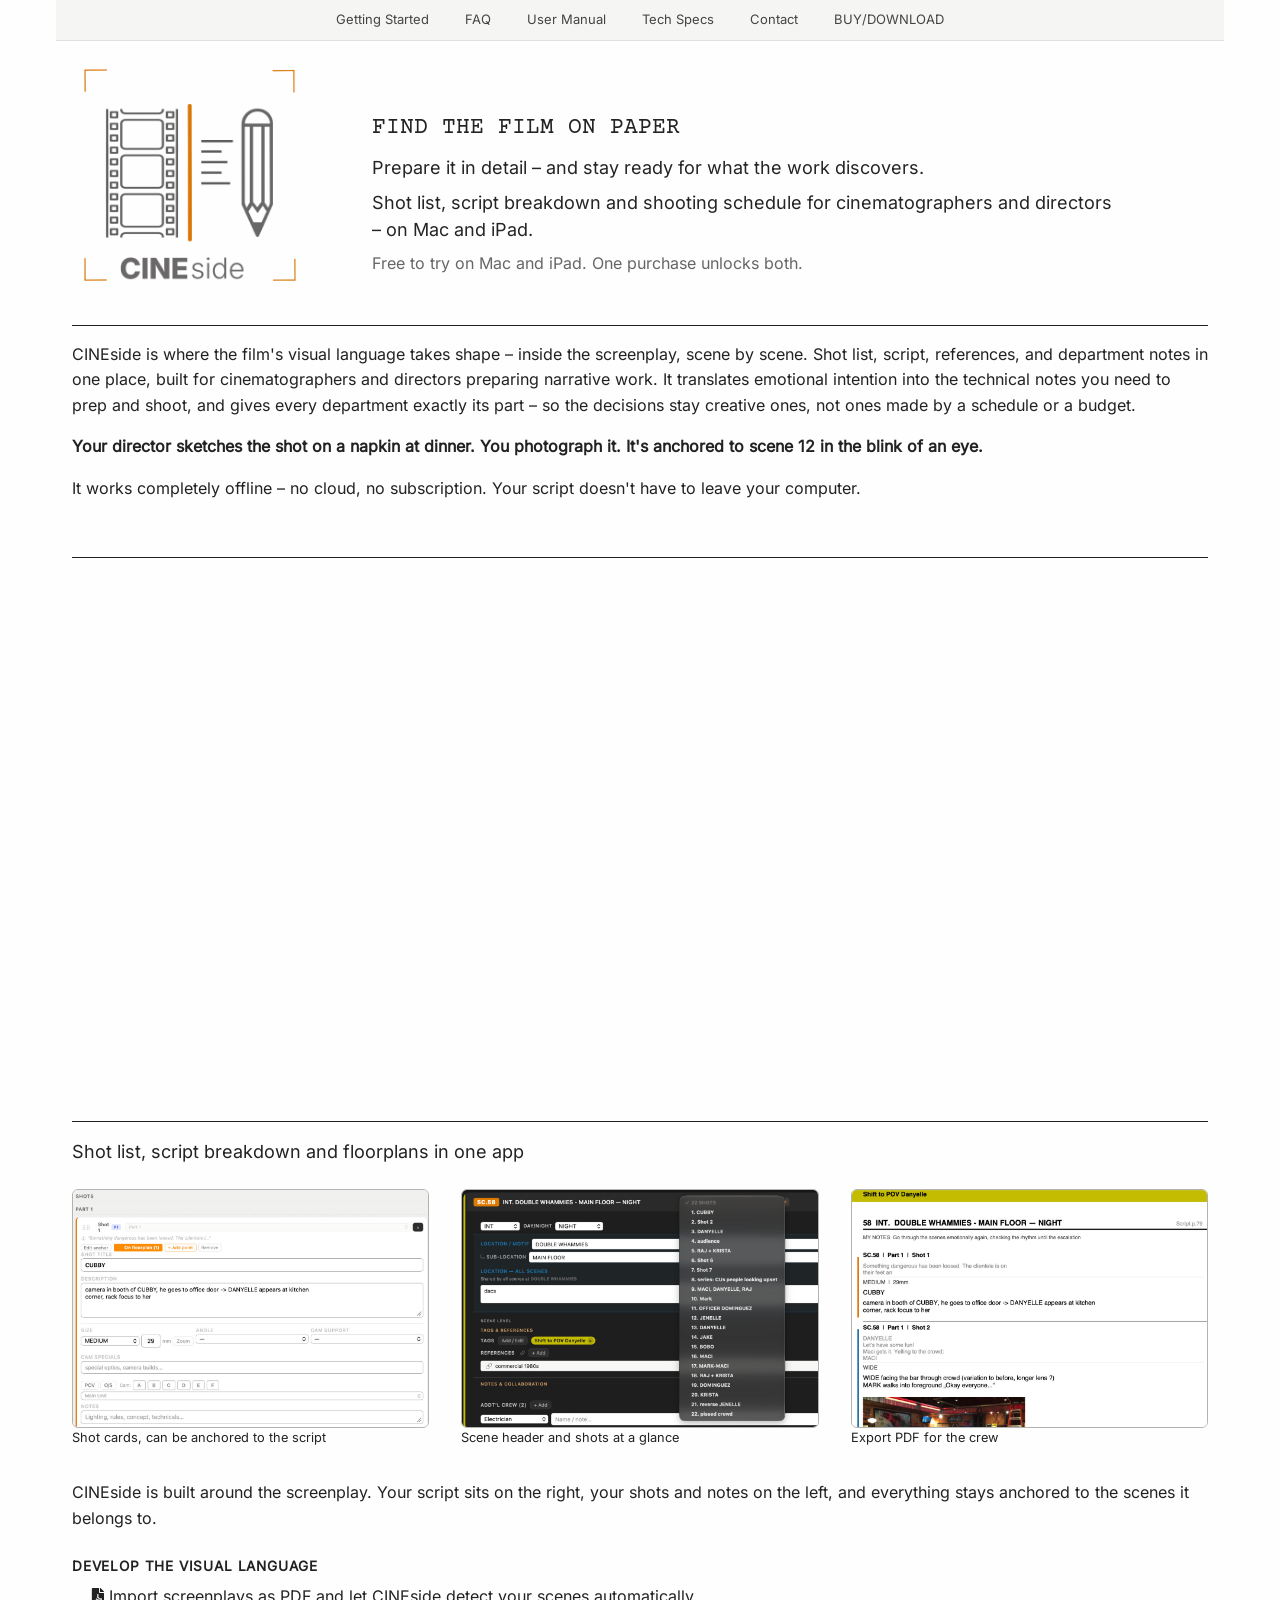
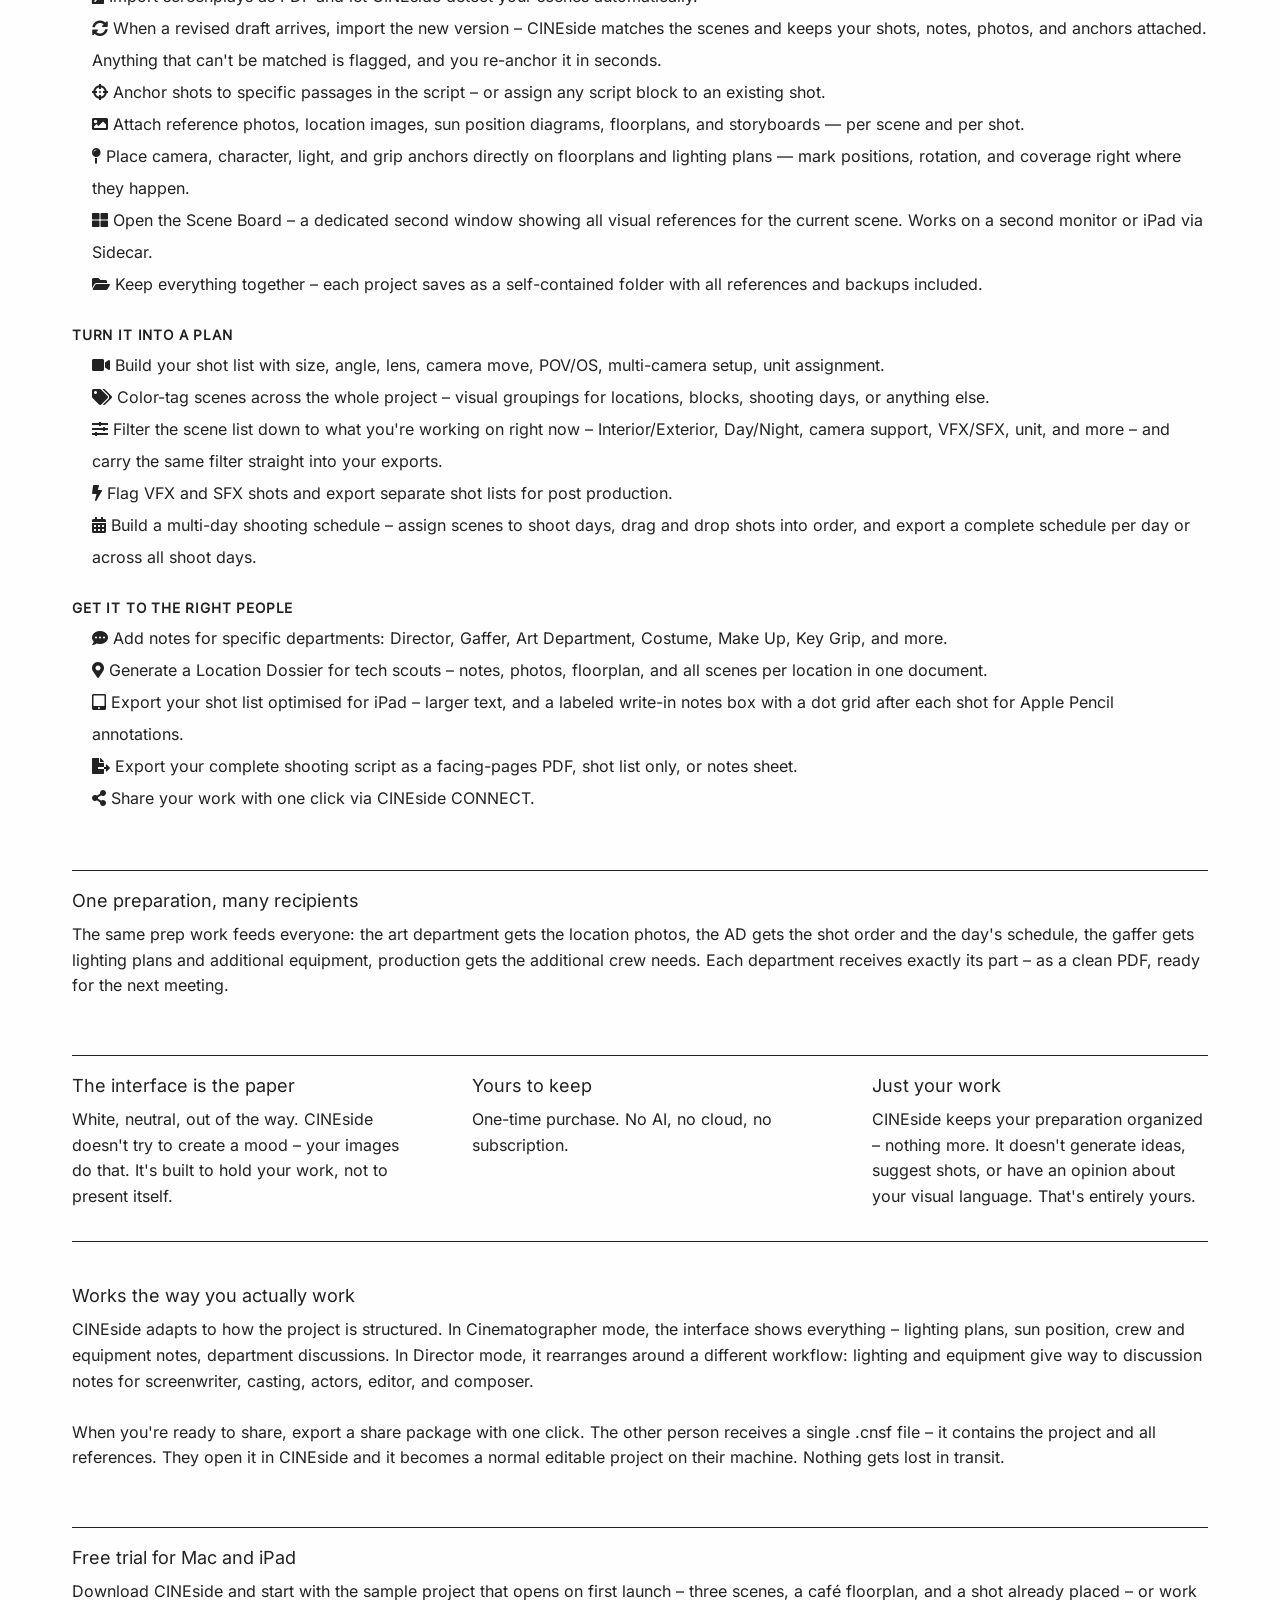
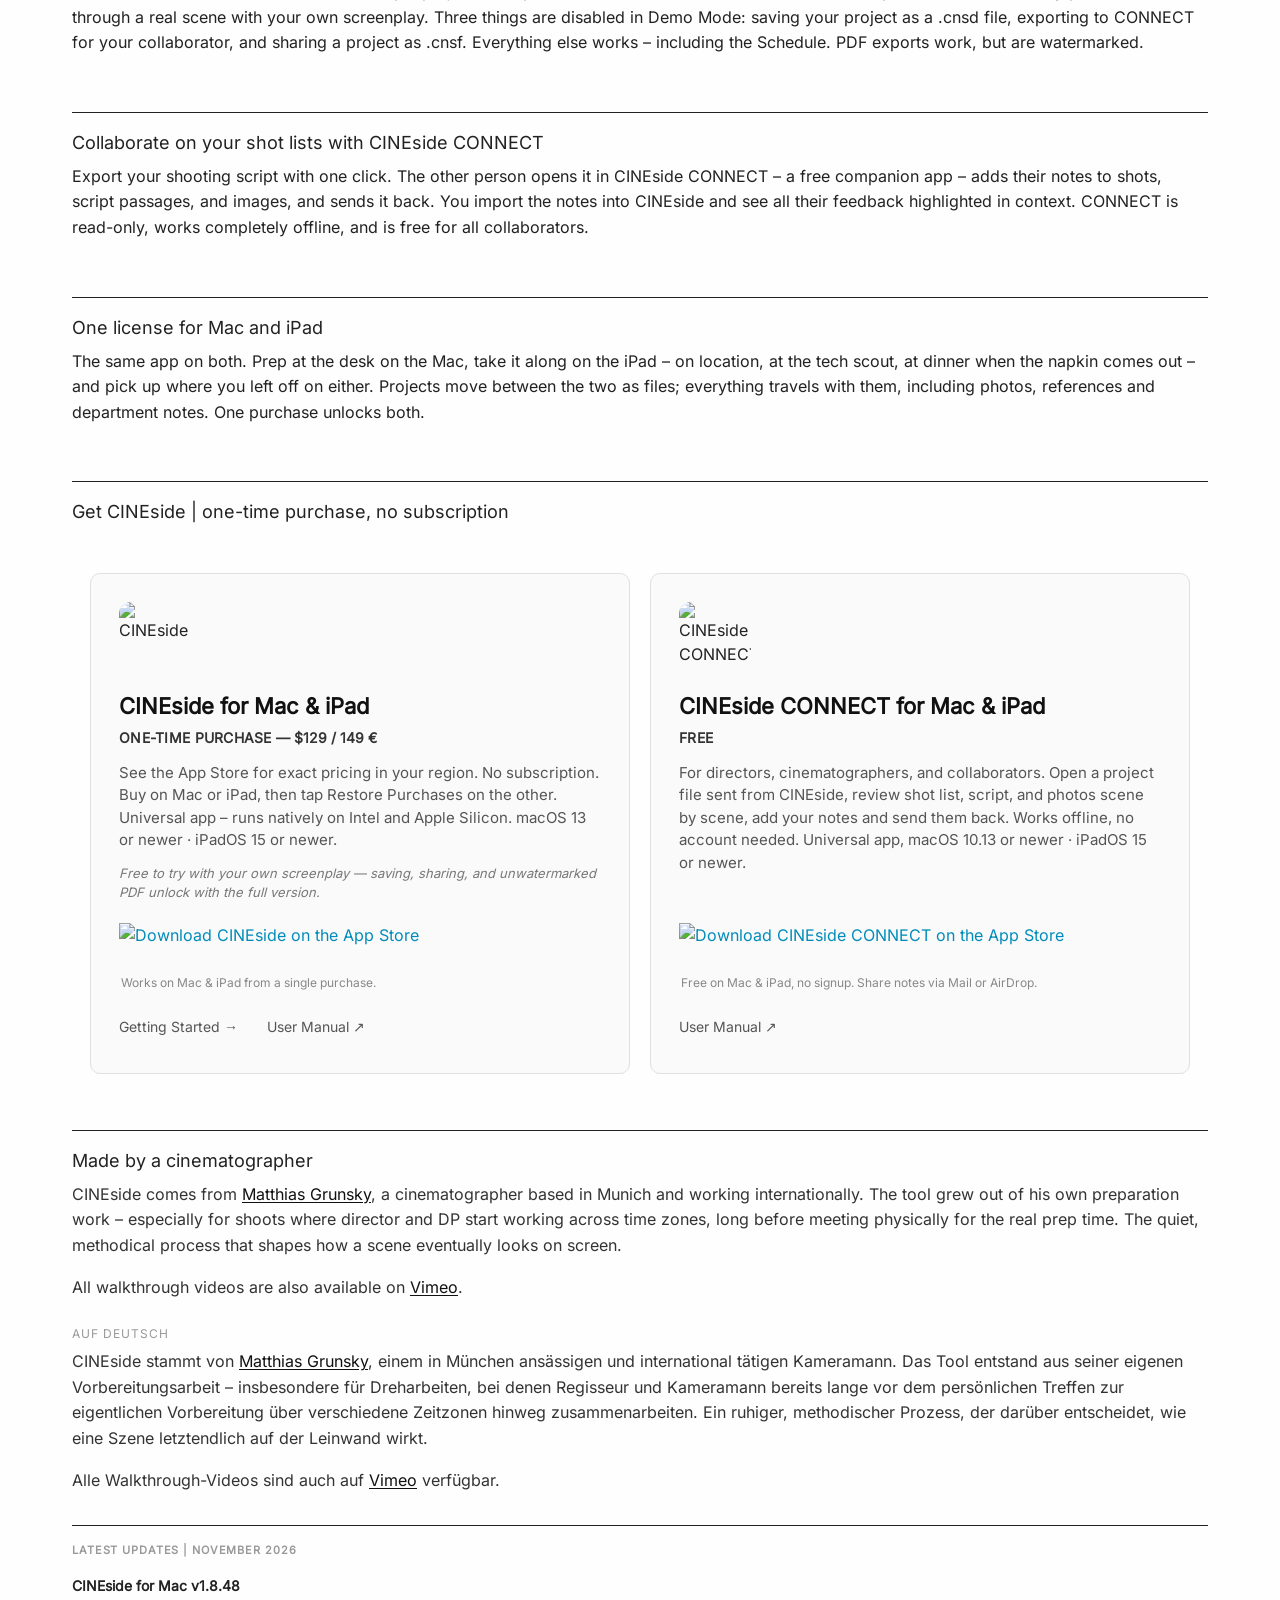
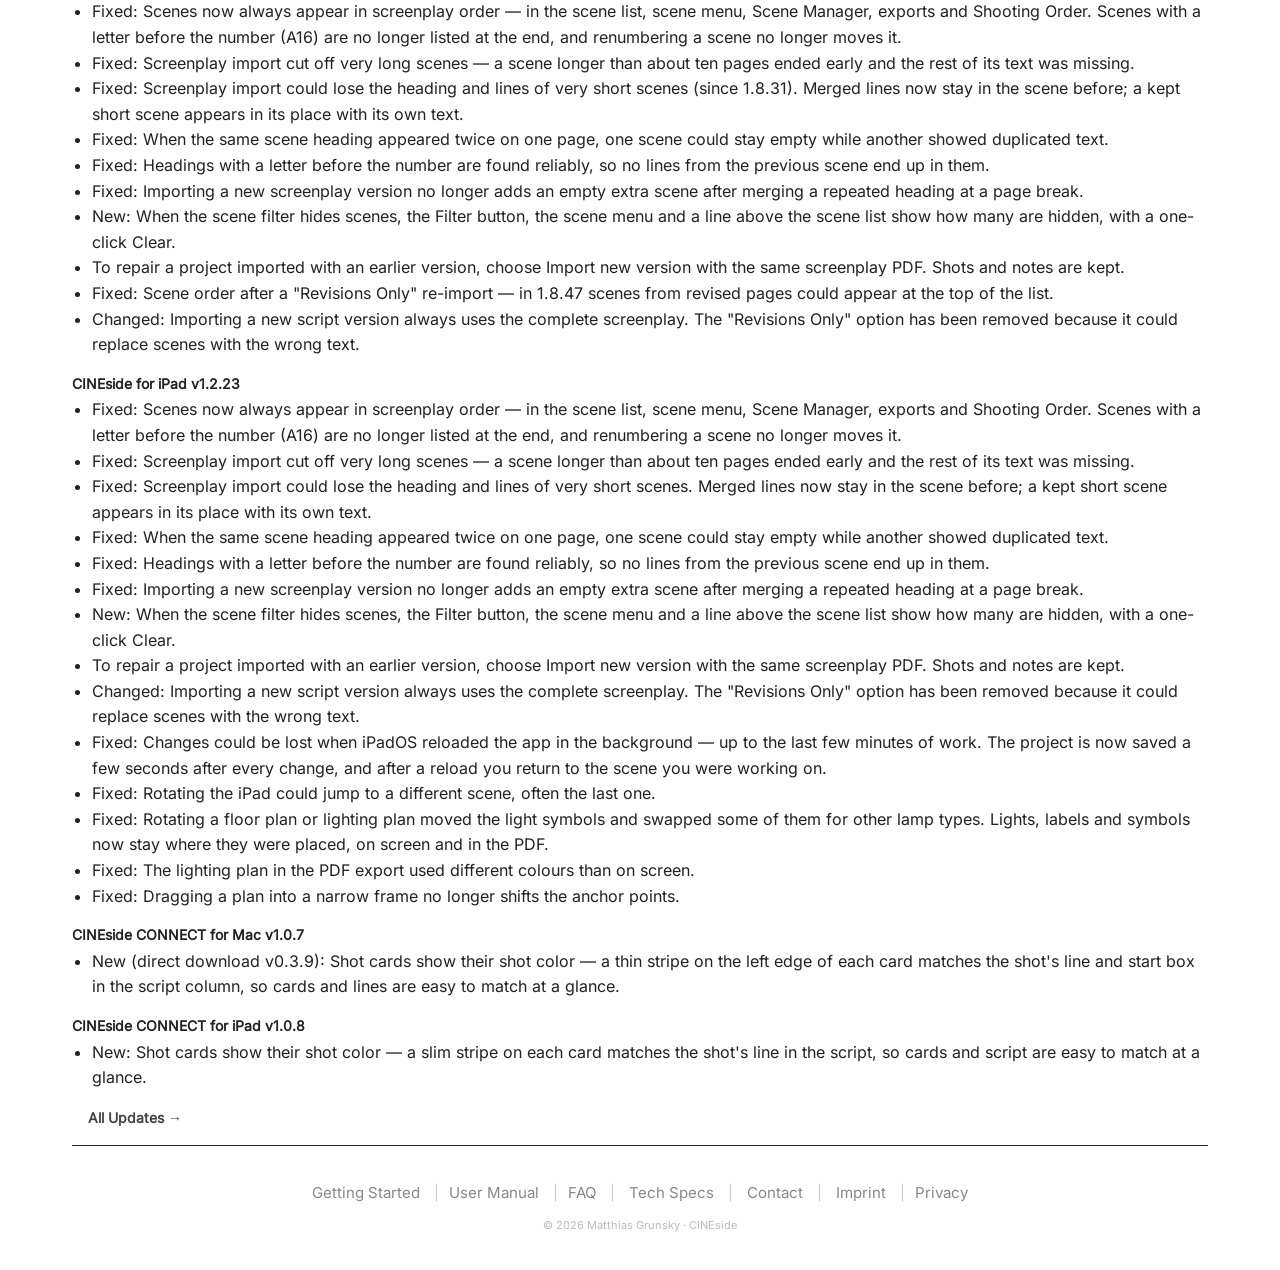
==== commit 56c31f91: "Beschreibung der Änderung" ====
--- a/index.html
+++ b/index.html
@@ -546,12 +546,22 @@
 <li>Changed: Importing a new script version always uses the complete screenplay. The "Revisions Only" option has been removed because it could replace scenes with the wrong text.</li>
 </ul>
 
-<h4 style="margin:16px 0 4px;font-size:14px;font-weight:700;">CINEside for iPad v1.2.22 <span class="date"></span></h4>
+<h4 style="margin:16px 0 4px;font-size:14px;font-weight:700;">CINEside for iPad v1.2.23 <span class="date"></span></h4>
 <ul>
-<li>New: Dual dialogue in screenplay import — simultaneous speeches become two consecutive speeches instead of one merged block.</li>
-<li>New: Time of day shown as written in the screenplay ("LATER THAT NIGHT"); filters, CSV and PDFs keep DAY/NIGHT.</li>
-<li>Improved: Clearer questions when importing a new script version.</li>
-<li>Fixed: Re-import no longer asks again about short scenes you already kept; very short scenes are pre-matched by location and keep their shots.</li>
+<li>Fixed: Scenes now always appear in screenplay order — in the scene list, scene menu, Scene Manager, exports and Shooting Order. Scenes with a letter before the number (A16) are no longer listed at the end, and renumbering a scene no longer moves it.</li>
+<li>Fixed: Screenplay import cut off very long scenes — a scene longer than about ten pages ended early and the rest of its text was missing.</li>
+<li>Fixed: Screenplay import could lose the heading and lines of very short scenes. Merged lines now stay in the scene before; a kept short scene appears in its place with its own text.</li>
+<li>Fixed: When the same scene heading appeared twice on one page, one scene could stay empty while another showed duplicated text.</li>
+<li>Fixed: Headings with a letter before the number are found reliably, so no lines from the previous scene end up in them.</li>
+<li>Fixed: Importing a new screenplay version no longer adds an empty extra scene after merging a repeated heading at a page break.</li>
+<li>New: When the scene filter hides scenes, the Filter button, the scene menu and a line above the scene list show how many are hidden, with a one-click Clear.</li>
+<li>To repair a project imported with an earlier version, choose Import new version with the same screenplay PDF. Shots and notes are kept.</li>
+<li>Changed: Importing a new script version always uses the complete screenplay. The "Revisions Only" option has been removed because it could replace scenes with the wrong text.</li>
+<li>Fixed: Changes could be lost when iPadOS reloaded the app in the background — up to the last few minutes of work. The project is now saved a few seconds after every change, and after a reload you return to the scene you were working on.</li>
+<li>Fixed: Rotating the iPad could jump to a different scene, often the last one.</li>
+<li>Fixed: Rotating a floor plan or lighting plan moved the light symbols and swapped some of them for other lamp types. Lights, labels and symbols now stay where they were placed, on screen and in the PDF.</li>
+<li>Fixed: The lighting plan in the PDF export used different colours than on screen.</li>
+<li>Fixed: Dragging a plan into a narrow frame no longer shifts the anchor points.</li>
 </ul>
 
 
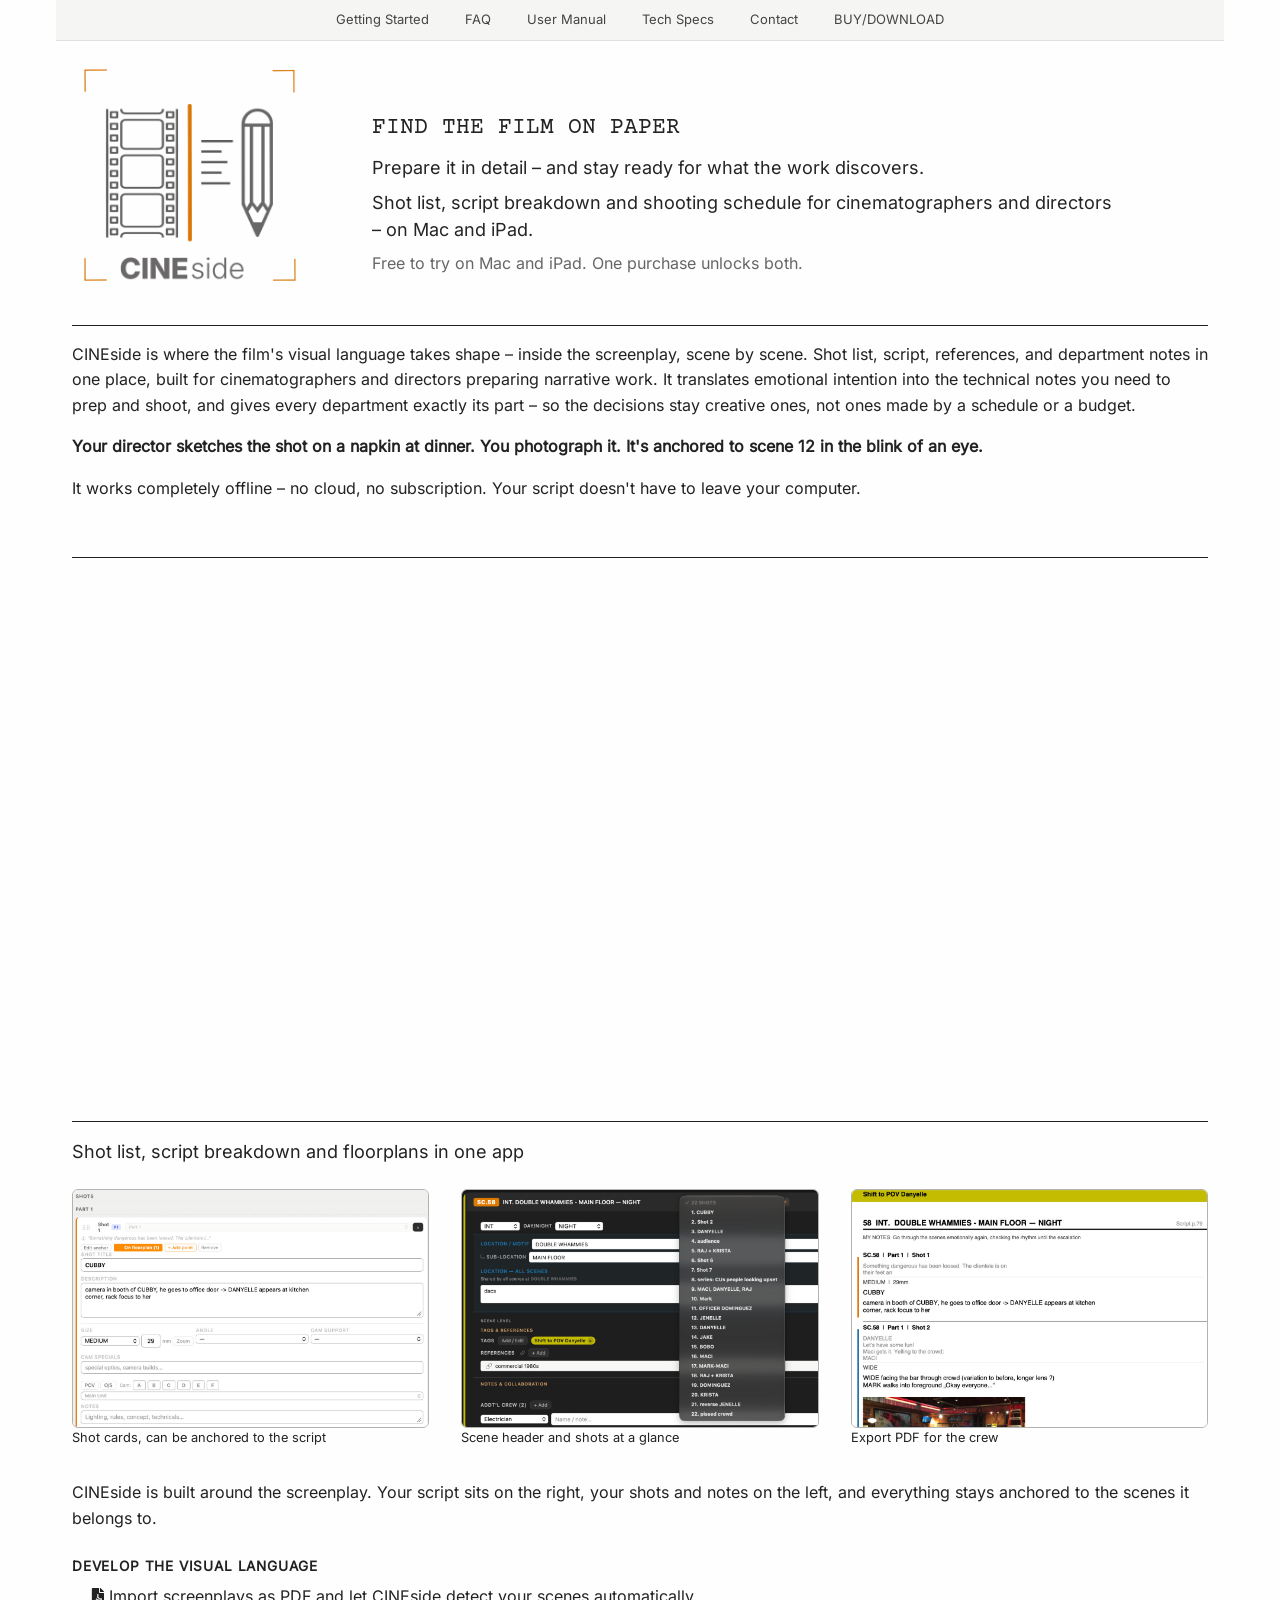
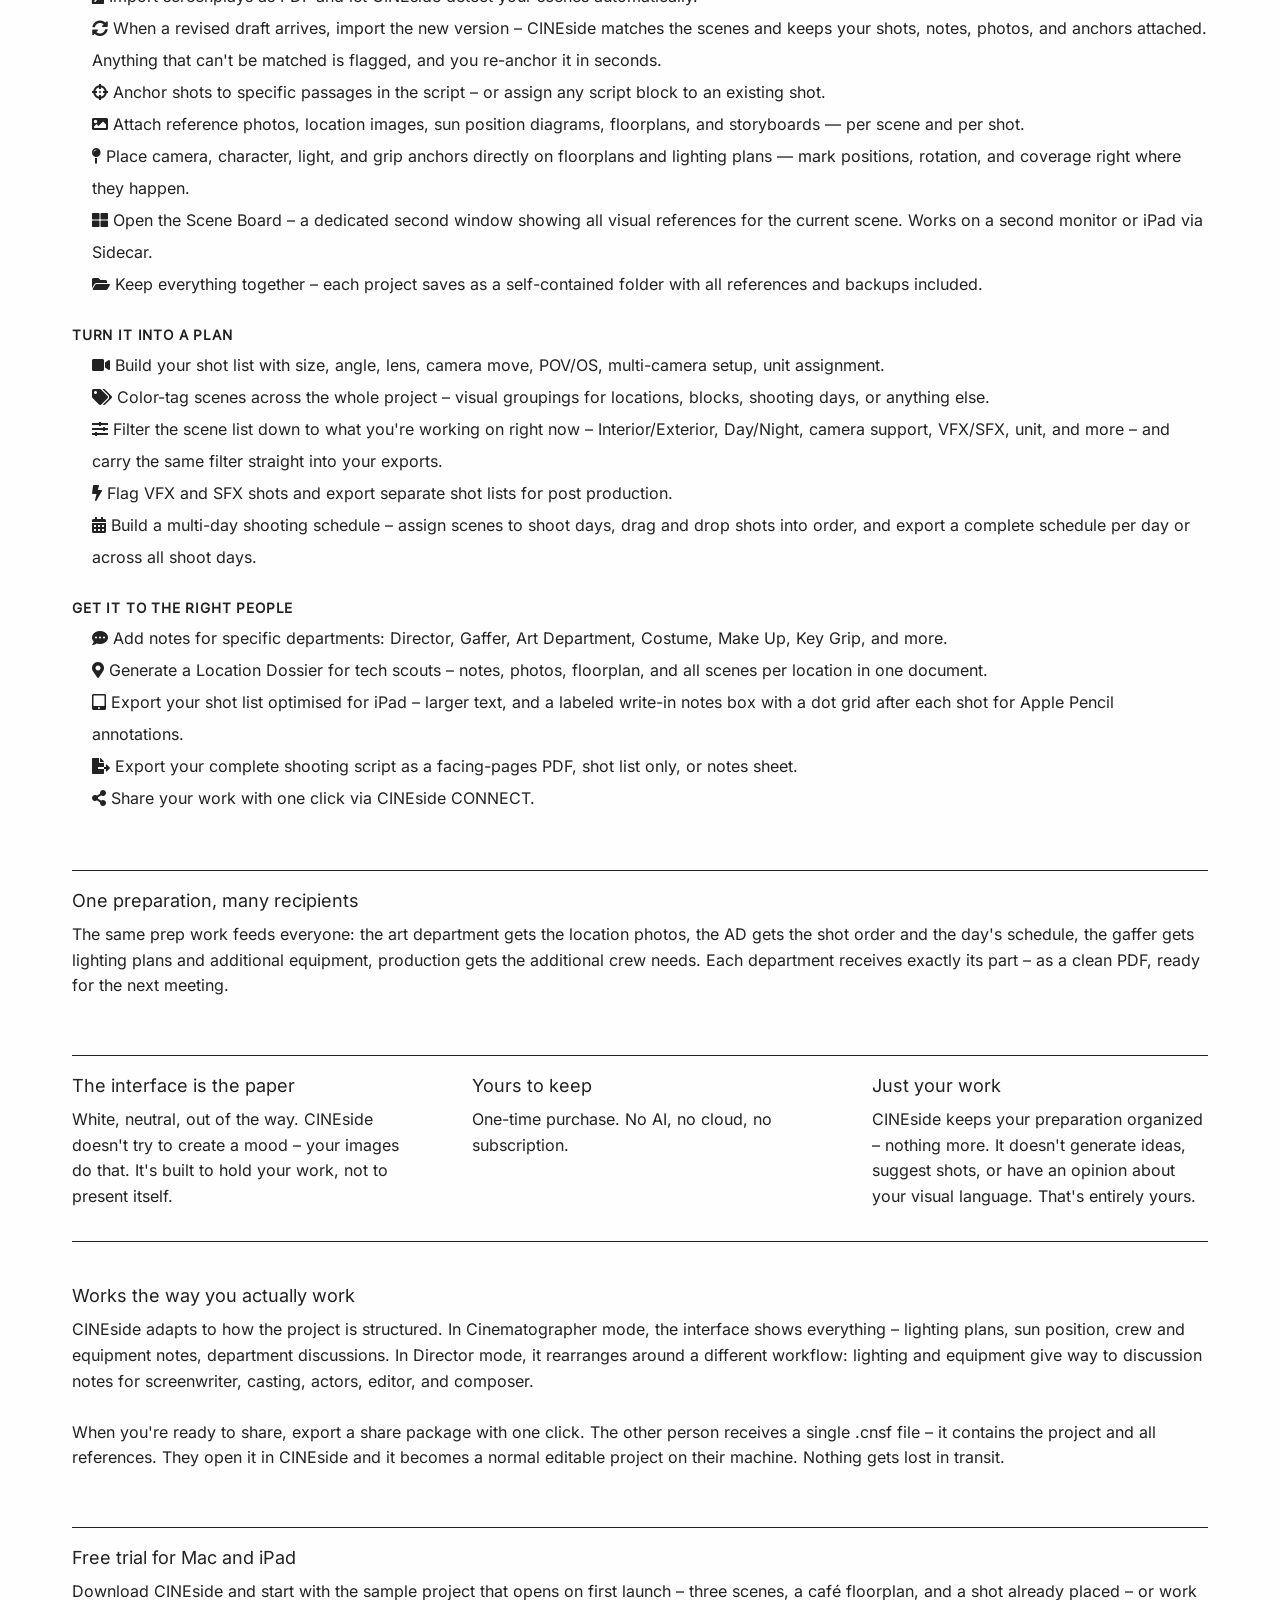
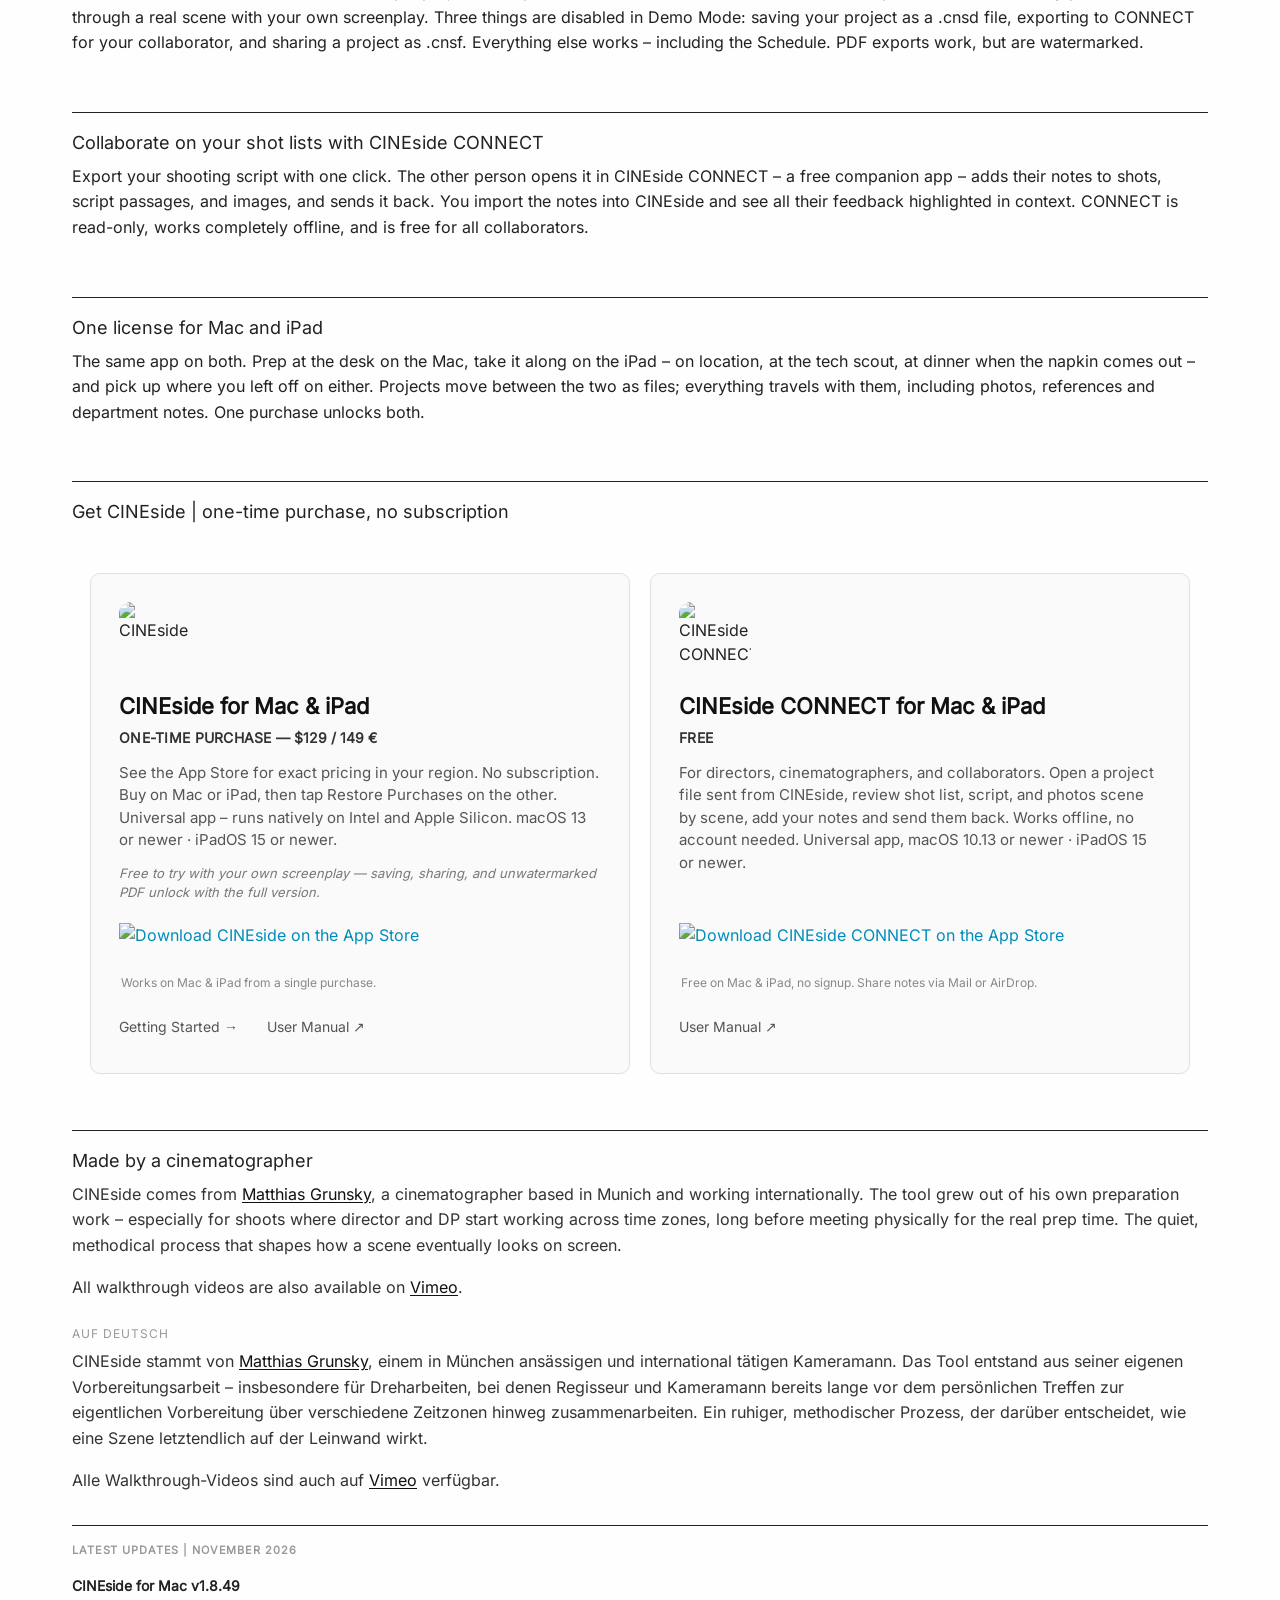
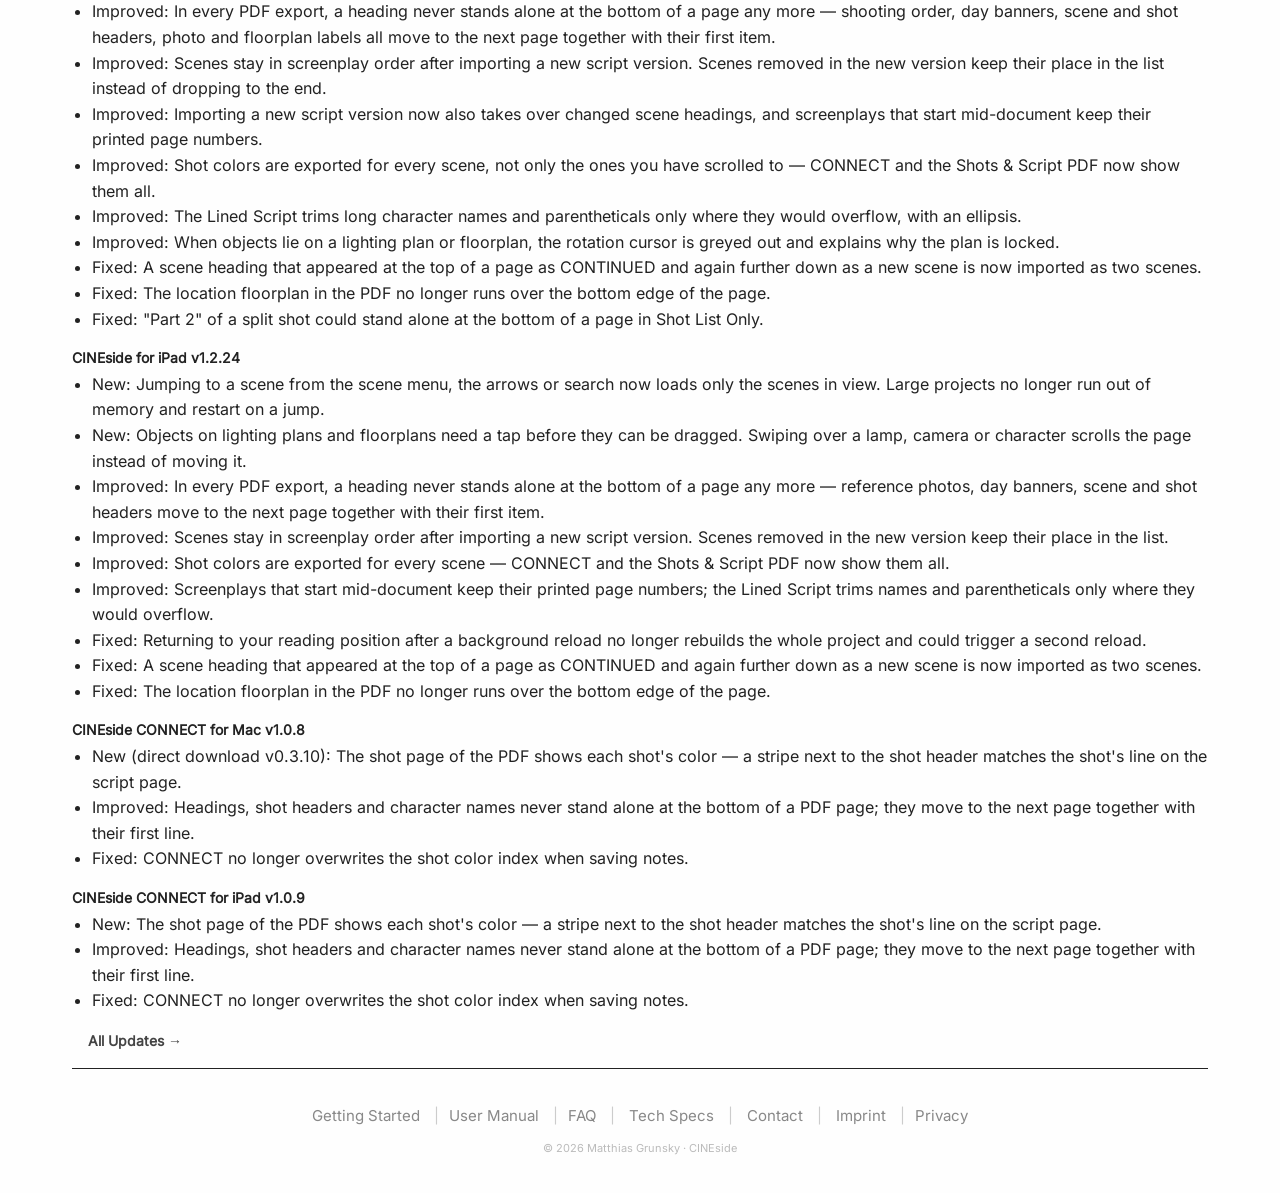
==== commit 158c982a: "Beschreibung der Änderung" ====
--- a/index.html
+++ b/index.html
@@ -267,7 +267,7 @@
     <link rel="preload" as="script" href="rw_common/themes/foundation6/what-input.min.js" />
 
 	
-	<!-- 06.11.26 -->
+	<!-- 08.11.26 -->
 </head>
 
 <body class="antialiased">
@@ -532,50 +532,45 @@
 <div id='stacks_out_506' class='stacks_out'><div id='stacks_in_506' class='stacks_in html_stack'><p style="margin:0 0 4px;font-size:11px;font-weight:700;letter-spacing:0.08em;color:#999;text-transform:uppercase;">Latest Updates | November 2026</p>
 
 
-<h4 style="margin:16px 0 4px;font-size:14px;font-weight:700;">CINEside for Mac v1.8.48 <span class="date"></span></h4>
+<h4 style="margin:16px 0 4px;font-size:14px;font-weight:700;">CINEside for Mac v1.8.49 <span class="date"></span></h4>
 <ul>
-<li>Fixed: Scenes now always appear in screenplay order — in the scene list, scene menu, Scene Manager, exports and Shooting Order. Scenes with a letter before the number (A16) are no longer listed at the end, and renumbering a scene no longer moves it.</li>
-<li>Fixed: Screenplay import cut off very long scenes — a scene longer than about ten pages ended early and the rest of its text was missing.</li>
-<li>Fixed: Screenplay import could lose the heading and lines of very short scenes (since 1.8.31). Merged lines now stay in the scene before; a kept short scene appears in its place with its own text.</li>
-<li>Fixed: When the same scene heading appeared twice on one page, one scene could stay empty while another showed duplicated text.</li>
-<li>Fixed: Headings with a letter before the number are found reliably, so no lines from the previous scene end up in them.</li>
-<li>Fixed: Importing a new screenplay version no longer adds an empty extra scene after merging a repeated heading at a page break.</li>
-<li>New: When the scene filter hides scenes, the Filter button, the scene menu and a line above the scene list show how many are hidden, with a one-click Clear.</li>
-<li>To repair a project imported with an earlier version, choose Import new version with the same screenplay PDF. Shots and notes are kept.</li>
-<li>Fixed: Scene order after a "Revisions Only" re-import — in 1.8.47 scenes from revised pages could appear at the top of the list.</li>
-<li>Changed: Importing a new script version always uses the complete screenplay. The "Revisions Only" option has been removed because it could replace scenes with the wrong text.</li>
+<li>Improved: In every PDF export, a heading never stands alone at the bottom of a page any more — shooting order, day banners, scene and shot headers, photo and floorplan labels all move to the next page together with their first item.</li>
+<li>Improved: Scenes stay in screenplay order after importing a new script version. Scenes removed in the new version keep their place in the list instead of dropping to the end.</li>
+<li>Improved: Importing a new script version now also takes over changed scene headings, and screenplays that start mid-document keep their printed page numbers.</li>
+<li>Improved: Shot colors are exported for every scene, not only the ones you have scrolled to — CONNECT and the Shots &amp; Script PDF now show them all.</li>
+<li>Improved: The Lined Script trims long character names and parentheticals only where they would overflow, with an ellipsis.</li>
+<li>Improved: When objects lie on a lighting plan or floorplan, the rotation cursor is greyed out and explains why the plan is locked.</li>
+<li>Fixed: A scene heading that appeared at the top of a page as CONTINUED and again further down as a new scene is now imported as two scenes.</li>
+<li>Fixed: The location floorplan in the PDF no longer runs over the bottom edge of the page.</li>
+<li>Fixed: "Part 2" of a split shot could stand alone at the bottom of a page in Shot List Only.</li>
 </ul>
 
-<h4 style="margin:16px 0 4px;font-size:14px;font-weight:700;">CINEside for iPad v1.2.23 <span class="date"></span></h4>
+<h4 style="margin:16px 0 4px;font-size:14px;font-weight:700;">CINEside for iPad v1.2.24 <span class="date"></span></h4>
 <ul>
-<li>Fixed: Scenes now always appear in screenplay order — in the scene list, scene menu, Scene Manager, exports and Shooting Order. Scenes with a letter before the number (A16) are no longer listed at the end, and renumbering a scene no longer moves it.</li>
-<li>Fixed: Screenplay import cut off very long scenes — a scene longer than about ten pages ended early and the rest of its text was missing.</li>
-<li>Fixed: Screenplay import could lose the heading and lines of very short scenes. Merged lines now stay in the scene before; a kept short scene appears in its place with its own text.</li>
-<li>Fixed: When the same scene heading appeared twice on one page, one scene could stay empty while another showed duplicated text.</li>
-<li>Fixed: Headings with a letter before the number are found reliably, so no lines from the previous scene end up in them.</li>
-<li>Fixed: Importing a new screenplay version no longer adds an empty extra scene after merging a repeated heading at a page break.</li>
-<li>New: When the scene filter hides scenes, the Filter button, the scene menu and a line above the scene list show how many are hidden, with a one-click Clear.</li>
-<li>To repair a project imported with an earlier version, choose Import new version with the same screenplay PDF. Shots and notes are kept.</li>
-<li>Changed: Importing a new script version always uses the complete screenplay. The "Revisions Only" option has been removed because it could replace scenes with the wrong text.</li>
-<li>Fixed: Changes could be lost when iPadOS reloaded the app in the background — up to the last few minutes of work. The project is now saved a few seconds after every change, and after a reload you return to the scene you were working on.</li>
-<li>Fixed: Rotating the iPad could jump to a different scene, often the last one.</li>
-<li>Fixed: Rotating a floor plan or lighting plan moved the light symbols and swapped some of them for other lamp types. Lights, labels and symbols now stay where they were placed, on screen and in the PDF.</li>
-<li>Fixed: The lighting plan in the PDF export used different colours than on screen.</li>
-<li>Fixed: Dragging a plan into a narrow frame no longer shifts the anchor points.</li>
+<li>New: Jumping to a scene from the scene menu, the arrows or search now loads only the scenes in view. Large projects no longer run out of memory and restart on a jump.</li>
+<li>New: Objects on lighting plans and floorplans need a tap before they can be dragged. Swiping over a lamp, camera or character scrolls the page instead of moving it.</li>
+<li>Improved: In every PDF export, a heading never stands alone at the bottom of a page any more — reference photos, day banners, scene and shot headers move to the next page together with their first item.</li>
+<li>Improved: Scenes stay in screenplay order after importing a new script version. Scenes removed in the new version keep their place in the list.</li>
+<li>Improved: Shot colors are exported for every scene — CONNECT and the Shots &amp; Script PDF now show them all.</li>
+<li>Improved: Screenplays that start mid-document keep their printed page numbers; the Lined Script trims names and parentheticals only where they would overflow.</li>
+<li>Fixed: Returning to your reading position after a background reload no longer rebuilds the whole project and could trigger a second reload.</li>
+<li>Fixed: A scene heading that appeared at the top of a page as CONTINUED and again further down as a new scene is now imported as two scenes.</li>
+<li>Fixed: The location floorplan in the PDF no longer runs over the bottom edge of the page.</li>
 </ul>
 
-
-<h4 style="margin:16px 0 4px;font-size:14px;font-weight:700;">CINEside CONNECT for Mac v1.0.7 <span class="date"></span></h4>
+<h4 style="margin:16px 0 4px;font-size:14px;font-weight:700;">CINEside CONNECT for Mac v1.0.8 <span class="date"></span></h4>
 <ul>
-<li>New (direct download v0.3.9): Shot cards show their shot color — a thin stripe on the left edge of each card matches the shot's line and start box in the script column, so cards and lines are easy to match at a glance.</li>
+<li>New (direct download v0.3.10): The shot page of the PDF shows each shot's color — a stripe next to the shot header matches the shot's line on the script page.</li>
+<li>Improved: Headings, shot headers and character names never stand alone at the bottom of a PDF page; they move to the next page together with their first line.</li>
+<li>Fixed: CONNECT no longer overwrites the shot color index when saving notes.</li>
 </ul>
 
-<h4 style="margin:16px 0 4px;font-size:14px;font-weight:700;">CINEside CONNECT for iPad v1.0.8 <span class="date"></span></h4>
+<h4 style="margin:16px 0 4px;font-size:14px;font-weight:700;">CINEside CONNECT for iPad v1.0.9 <span class="date"></span></h4>
 <ul>
-<li>New: Shot cards show their shot color — a slim stripe on each card matches the shot's line in the script, so cards and script are easy to match at a glance.</li>
+<li>New: The shot page of the PDF shows each shot's color — a stripe next to the shot header matches the shot's line on the script page.</li>
+<li>Improved: Headings, shot headers and character names never stand alone at the bottom of a PDF page; they move to the next page together with their first line.</li>
+<li>Fixed: CONNECT no longer overwrites the shot color index when saving notes.</li>
 </ul>
-
-
 </div></div><div id='stacks_out_593' class='stacks_out'><div id='stacks_in_593' class='stacks_in html_stack'><p style="margin:16px 0 4px;font-size:14px;font-weight:700;"><a href="https://cineside.app/whats-new.html" style="color:#444;text-decoration:none;margin:0 16px;">All Updates →</a></p></div></div><div class="lines-wrapper "> <hr class="lines stacks_in_493 solid   ">   </div> 
  </div> </div> 
   </div>   </div>   
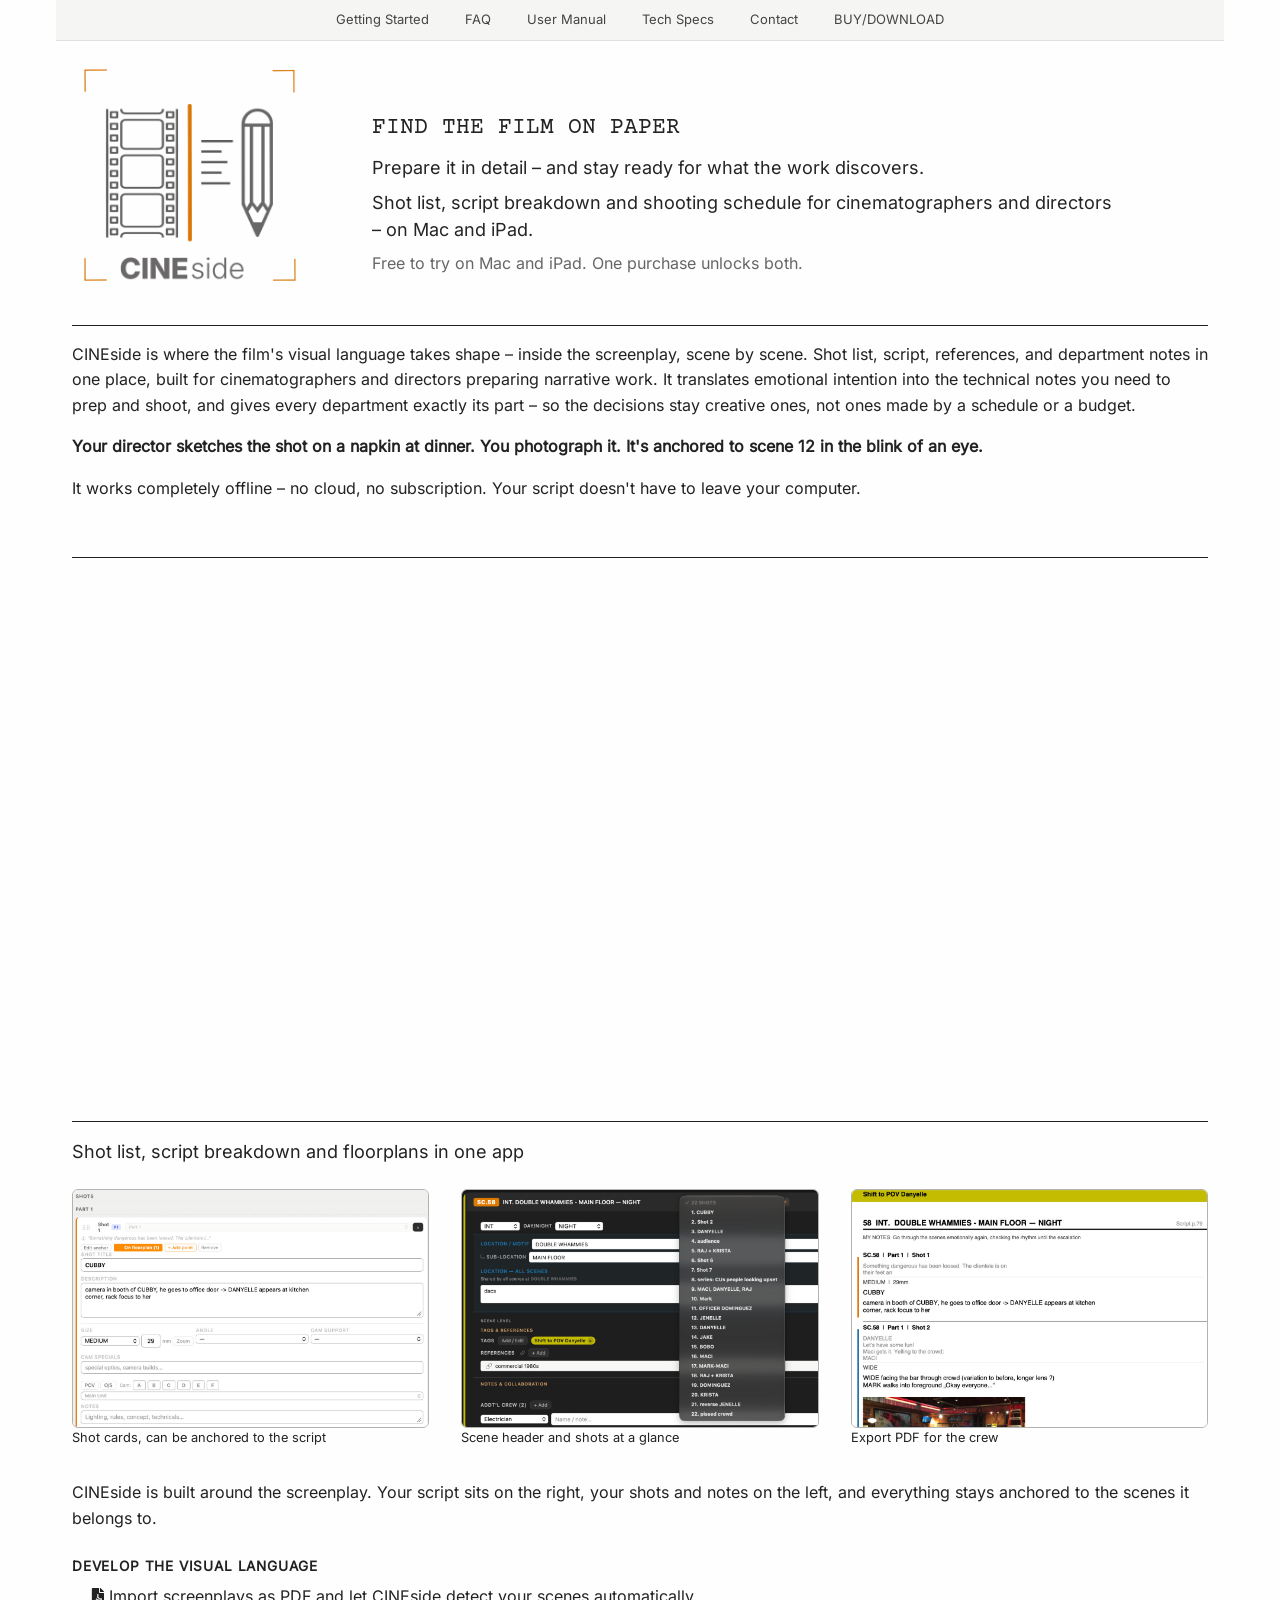
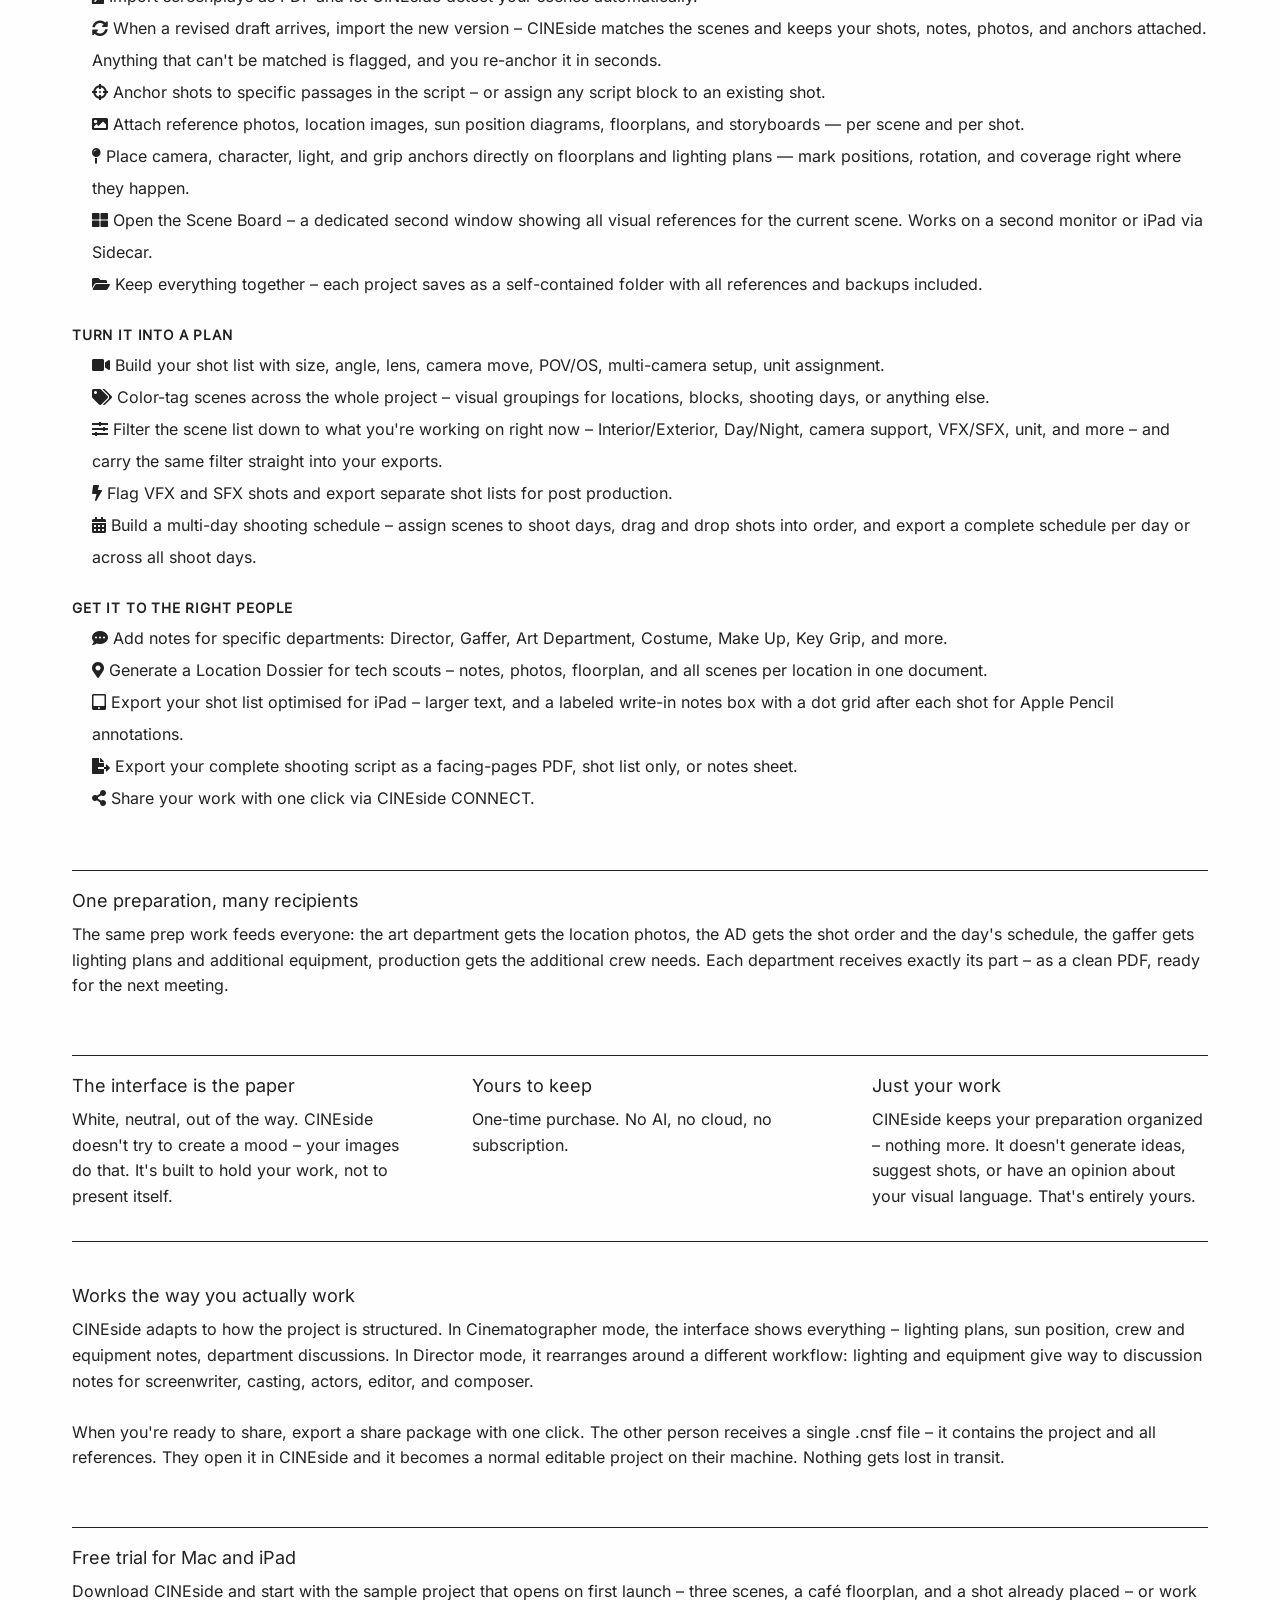
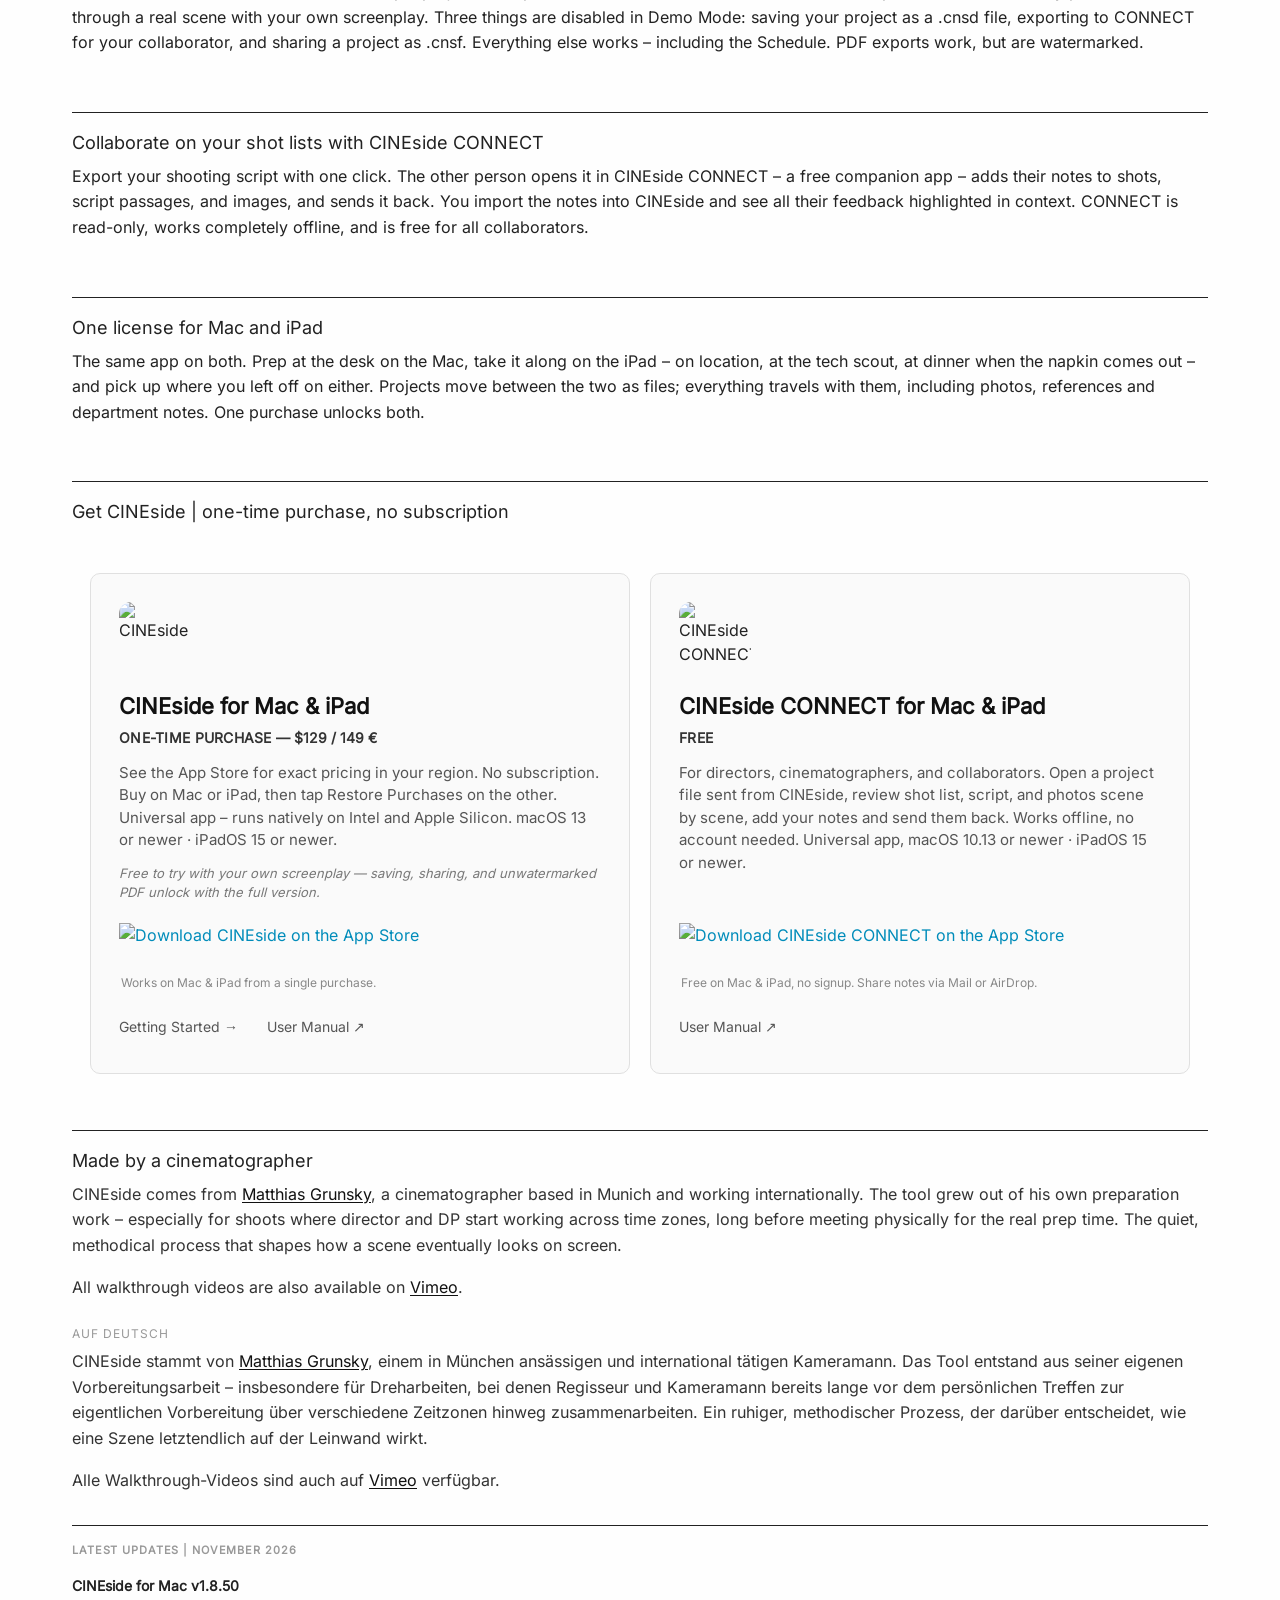
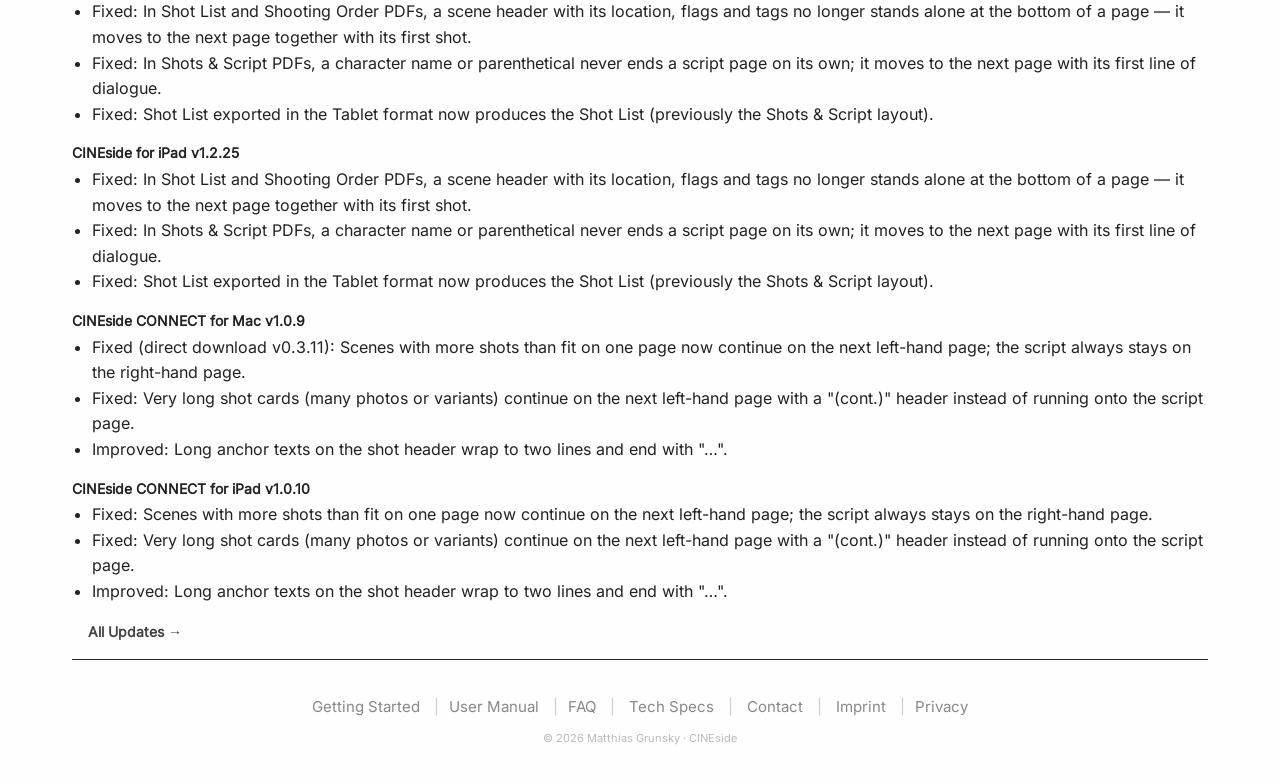
==== commit ab6404b4: "Beschreibung der Änderung" ====
--- a/index.html
+++ b/index.html
@@ -532,44 +532,32 @@
 <div id='stacks_out_506' class='stacks_out'><div id='stacks_in_506' class='stacks_in html_stack'><p style="margin:0 0 4px;font-size:11px;font-weight:700;letter-spacing:0.08em;color:#999;text-transform:uppercase;">Latest Updates | November 2026</p>
 
 
-<h4 style="margin:16px 0 4px;font-size:14px;font-weight:700;">CINEside for Mac v1.8.49 <span class="date"></span></h4>
+<h4 style="margin:16px 0 4px;font-size:14px;font-weight:700;">CINEside for Mac v1.8.50 <span class="date"></span></h4>
 <ul>
-<li>Improved: In every PDF export, a heading never stands alone at the bottom of a page any more — shooting order, day banners, scene and shot headers, photo and floorplan labels all move to the next page together with their first item.</li>
-<li>Improved: Scenes stay in screenplay order after importing a new script version. Scenes removed in the new version keep their place in the list instead of dropping to the end.</li>
-<li>Improved: Importing a new script version now also takes over changed scene headings, and screenplays that start mid-document keep their printed page numbers.</li>
-<li>Improved: Shot colors are exported for every scene, not only the ones you have scrolled to — CONNECT and the Shots &amp; Script PDF now show them all.</li>
-<li>Improved: The Lined Script trims long character names and parentheticals only where they would overflow, with an ellipsis.</li>
-<li>Improved: When objects lie on a lighting plan or floorplan, the rotation cursor is greyed out and explains why the plan is locked.</li>
-<li>Fixed: A scene heading that appeared at the top of a page as CONTINUED and again further down as a new scene is now imported as two scenes.</li>
-<li>Fixed: The location floorplan in the PDF no longer runs over the bottom edge of the page.</li>
-<li>Fixed: "Part 2" of a split shot could stand alone at the bottom of a page in Shot List Only.</li>
+<li>Fixed: In Shot List and Shooting Order PDFs, a scene header with its location, flags and tags no longer stands alone at the bottom of a page — it moves to the next page together with its first shot.</li>
+<li>Fixed: In Shots &amp; Script PDFs, a character name or parenthetical never ends a script page on its own; it moves to the next page with its first line of dialogue.</li>
+<li>Fixed: Shot List exported in the Tablet format now produces the Shot List (previously the Shots &amp; Script layout).</li>
 </ul>
 
-<h4 style="margin:16px 0 4px;font-size:14px;font-weight:700;">CINEside for iPad v1.2.24 <span class="date"></span></h4>
+<h4 style="margin:16px 0 4px;font-size:14px;font-weight:700;">CINEside for iPad v1.2.25 <span class="date"></span></h4>
 <ul>
-<li>New: Jumping to a scene from the scene menu, the arrows or search now loads only the scenes in view. Large projects no longer run out of memory and restart on a jump.</li>
-<li>New: Objects on lighting plans and floorplans need a tap before they can be dragged. Swiping over a lamp, camera or character scrolls the page instead of moving it.</li>
-<li>Improved: In every PDF export, a heading never stands alone at the bottom of a page any more — reference photos, day banners, scene and shot headers move to the next page together with their first item.</li>
-<li>Improved: Scenes stay in screenplay order after importing a new script version. Scenes removed in the new version keep their place in the list.</li>
-<li>Improved: Shot colors are exported for every scene — CONNECT and the Shots &amp; Script PDF now show them all.</li>
-<li>Improved: Screenplays that start mid-document keep their printed page numbers; the Lined Script trims names and parentheticals only where they would overflow.</li>
-<li>Fixed: Returning to your reading position after a background reload no longer rebuilds the whole project and could trigger a second reload.</li>
-<li>Fixed: A scene heading that appeared at the top of a page as CONTINUED and again further down as a new scene is now imported as two scenes.</li>
-<li>Fixed: The location floorplan in the PDF no longer runs over the bottom edge of the page.</li>
+<li>Fixed: In Shot List and Shooting Order PDFs, a scene header with its location, flags and tags no longer stands alone at the bottom of a page — it moves to the next page together with its first shot.</li>
+<li>Fixed: In Shots &amp; Script PDFs, a character name or parenthetical never ends a script page on its own; it moves to the next page with its first line of dialogue.</li>
+<li>Fixed: Shot List exported in the Tablet format now produces the Shot List (previously the Shots &amp; Script layout).</li>
 </ul>
 
-<h4 style="margin:16px 0 4px;font-size:14px;font-weight:700;">CINEside CONNECT for Mac v1.0.8 <span class="date"></span></h4>
+<h4 style="margin:16px 0 4px;font-size:14px;font-weight:700;">CINEside CONNECT for Mac v1.0.9 <span class="date"></span></h4>
 <ul>
-<li>New (direct download v0.3.10): The shot page of the PDF shows each shot's color — a stripe next to the shot header matches the shot's line on the script page.</li>
-<li>Improved: Headings, shot headers and character names never stand alone at the bottom of a PDF page; they move to the next page together with their first line.</li>
-<li>Fixed: CONNECT no longer overwrites the shot color index when saving notes.</li>
+<li>Fixed (direct download v0.3.11): Scenes with more shots than fit on one page now continue on the next left-hand page; the script always stays on the right-hand page.</li>
+<li>Fixed: Very long shot cards (many photos or variants) continue on the next left-hand page with a "(cont.)" header instead of running onto the script page.</li>
+<li>Improved: Long anchor texts on the shot header wrap to two lines and end with "…".</li>
 </ul>
 
-<h4 style="margin:16px 0 4px;font-size:14px;font-weight:700;">CINEside CONNECT for iPad v1.0.9 <span class="date"></span></h4>
+<h4 style="margin:16px 0 4px;font-size:14px;font-weight:700;">CINEside CONNECT for iPad v1.0.10 <span class="date"></span></h4>
 <ul>
-<li>New: The shot page of the PDF shows each shot's color — a stripe next to the shot header matches the shot's line on the script page.</li>
-<li>Improved: Headings, shot headers and character names never stand alone at the bottom of a PDF page; they move to the next page together with their first line.</li>
-<li>Fixed: CONNECT no longer overwrites the shot color index when saving notes.</li>
+<li>Fixed: Scenes with more shots than fit on one page now continue on the next left-hand page; the script always stays on the right-hand page.</li>
+<li>Fixed: Very long shot cards (many photos or variants) continue on the next left-hand page with a "(cont.)" header instead of running onto the script page.</li>
+<li>Improved: Long anchor texts on the shot header wrap to two lines and end with "…".</li>
 </ul>
 </div></div><div id='stacks_out_593' class='stacks_out'><div id='stacks_in_593' class='stacks_in html_stack'><p style="margin:16px 0 4px;font-size:14px;font-weight:700;"><a href="https://cineside.app/whats-new.html" style="color:#444;text-decoration:none;margin:0 16px;">All Updates →</a></p></div></div><div class="lines-wrapper "> <hr class="lines stacks_in_493 solid   ">   </div> 
  </div> </div> 
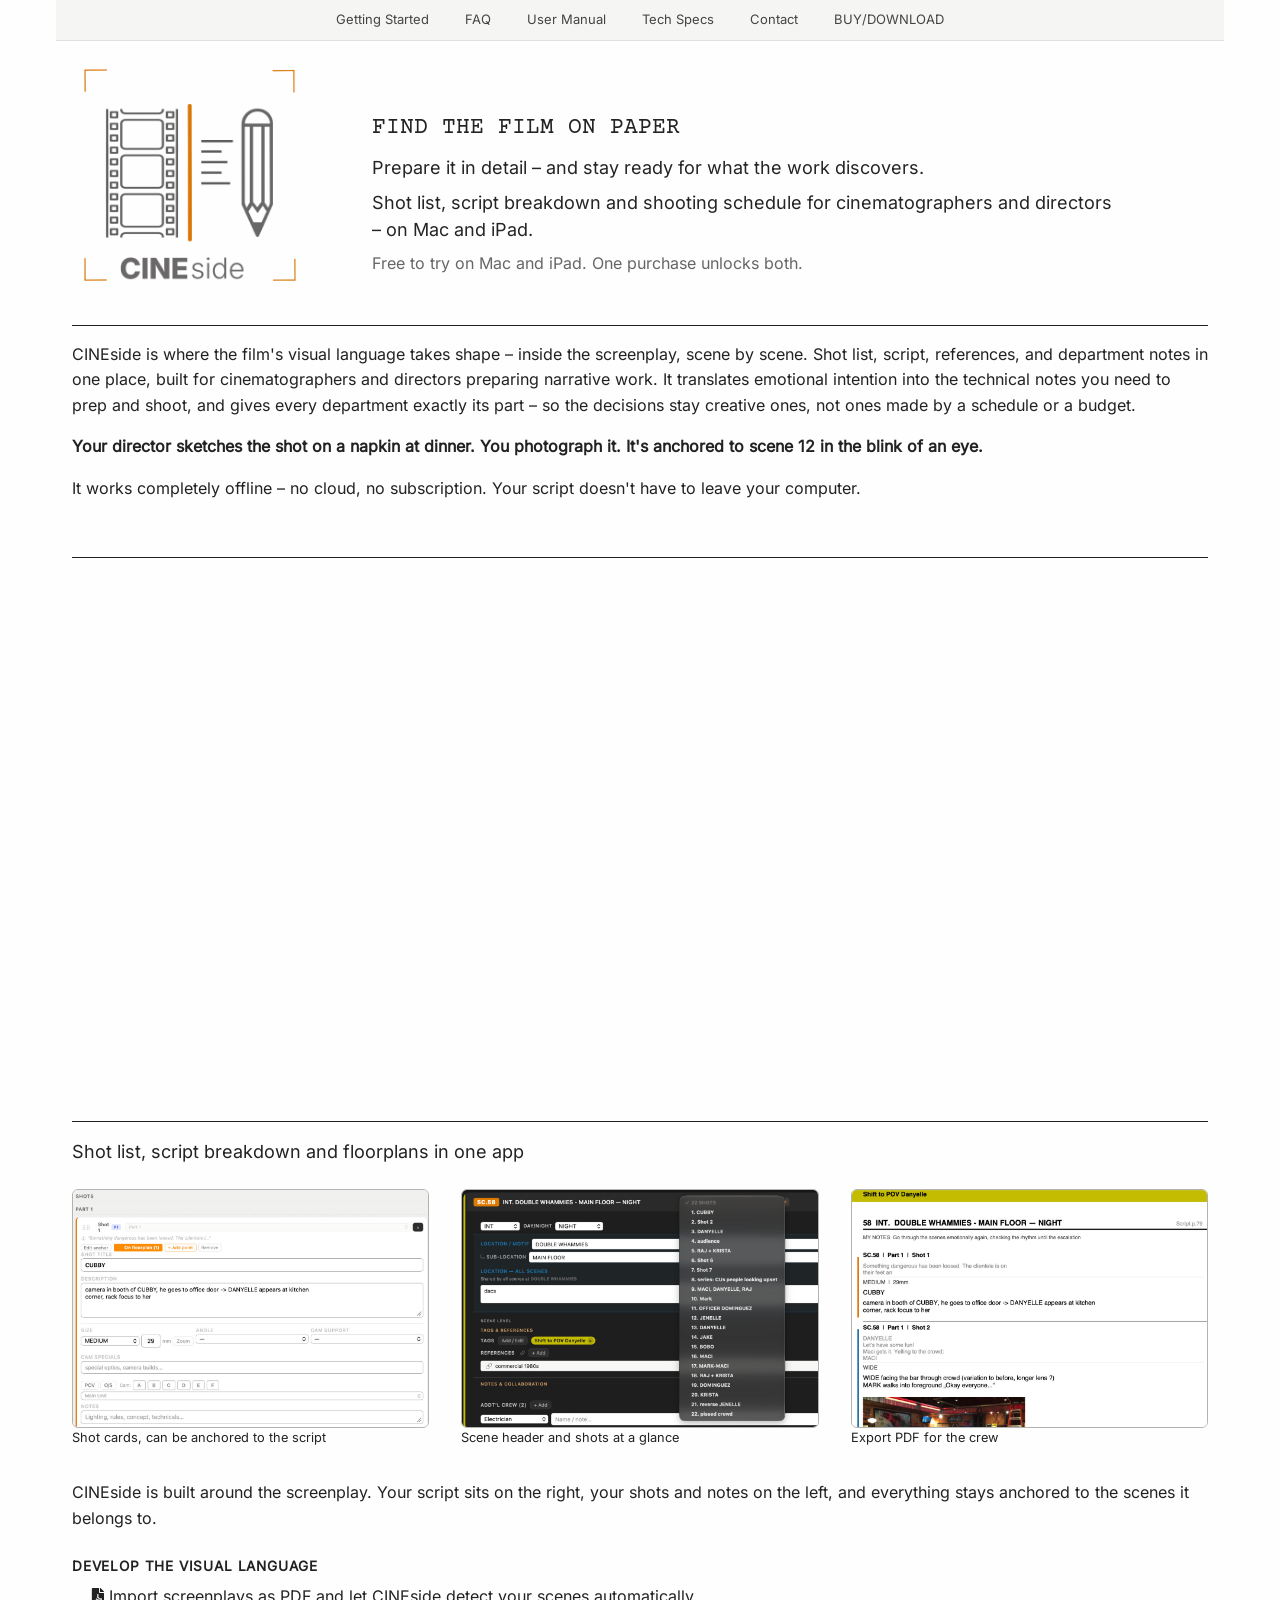
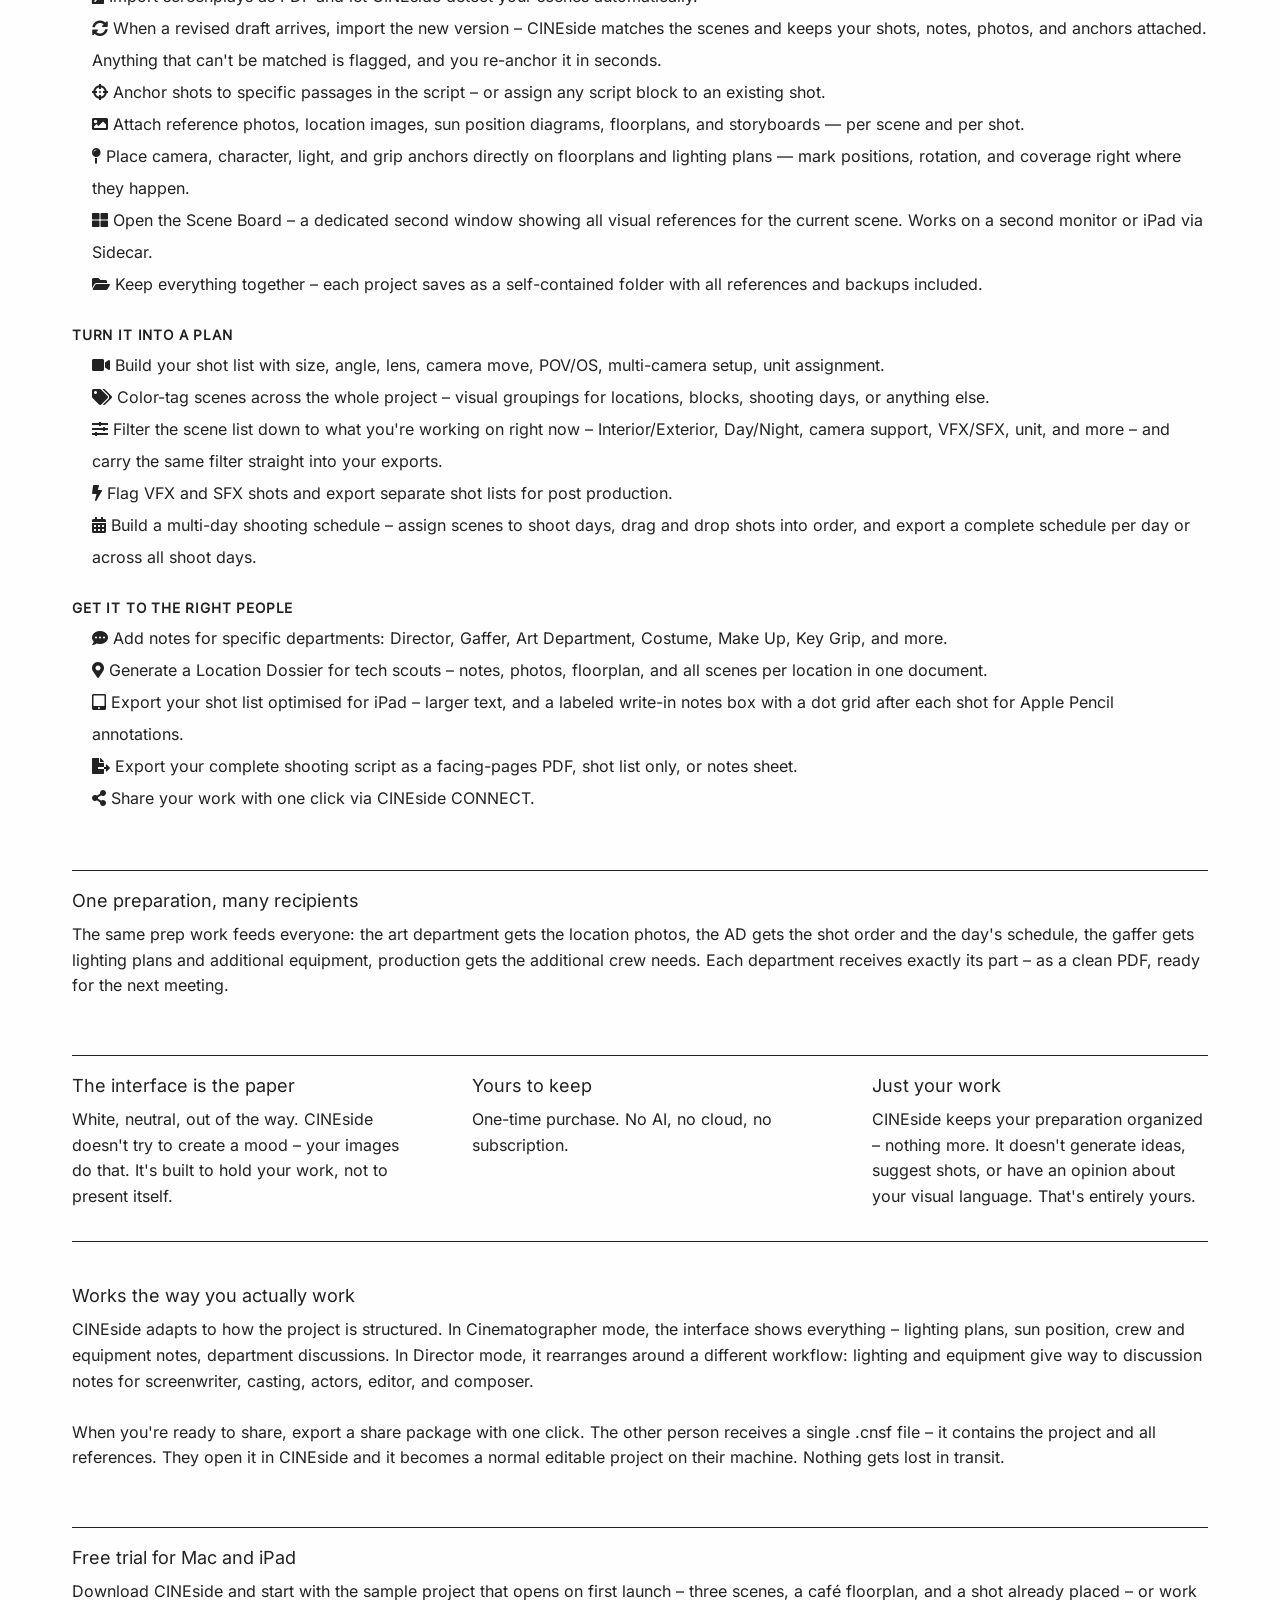
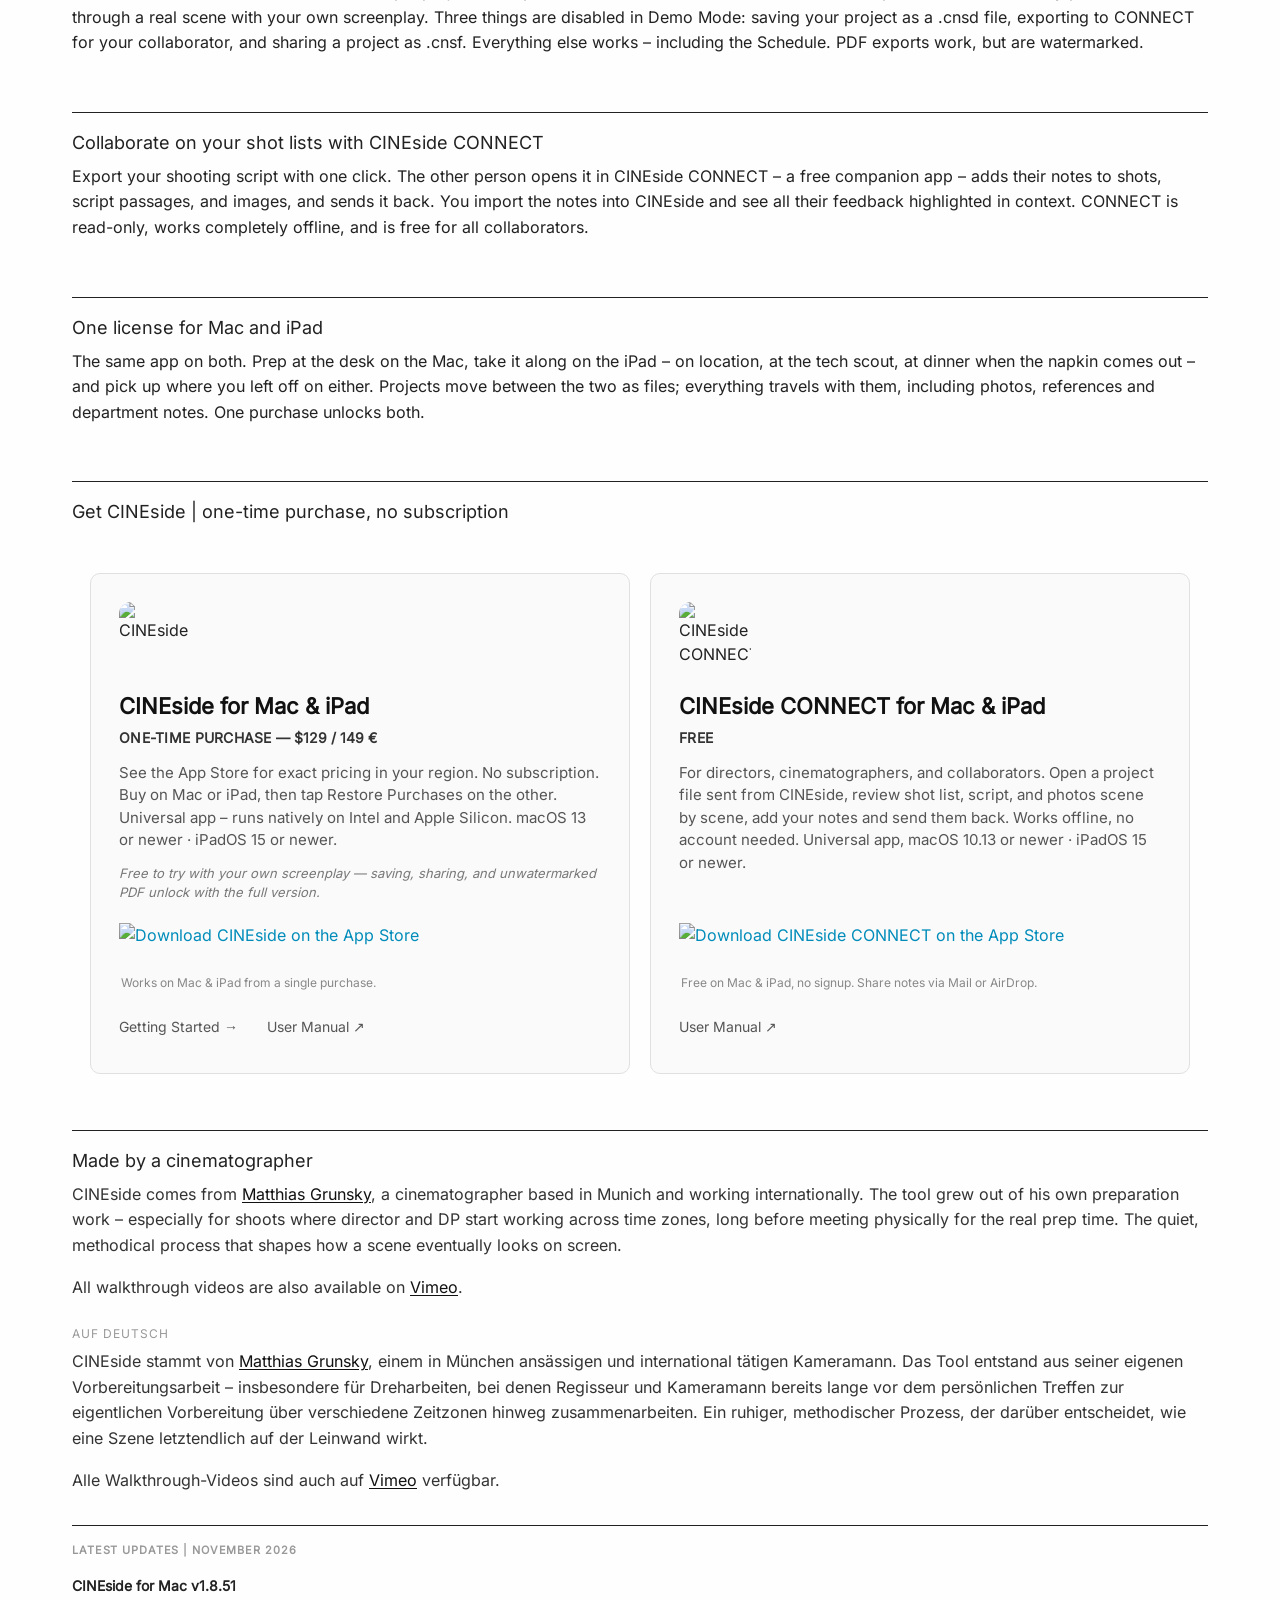
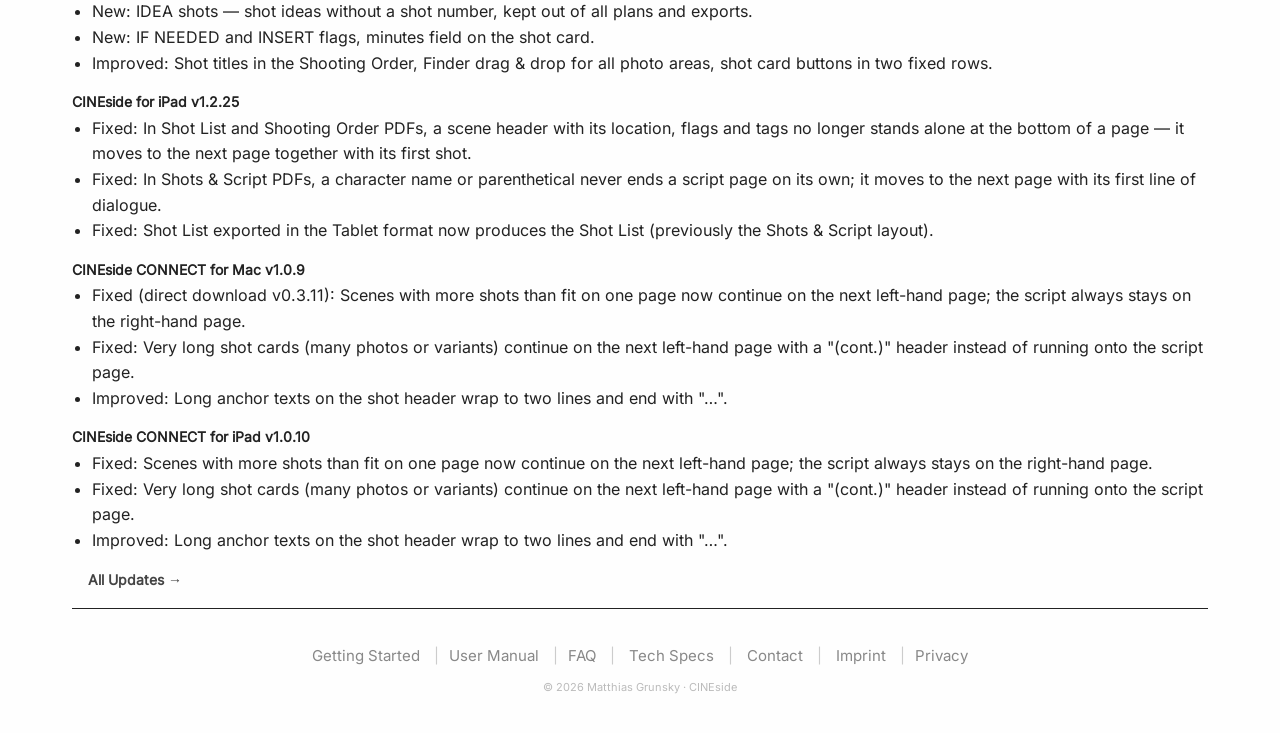
==== commit d24698ba: "Beschreibung der Änderung" ====
--- a/index.html
+++ b/index.html
@@ -267,7 +267,7 @@
     <link rel="preload" as="script" href="rw_common/themes/foundation6/what-input.min.js" />
 
 	
-	<!-- 08.11.26 -->
+	<!-- 15.11.26 -->
 </head>
 
 <body class="antialiased">
@@ -532,11 +532,11 @@
 <div id='stacks_out_506' class='stacks_out'><div id='stacks_in_506' class='stacks_in html_stack'><p style="margin:0 0 4px;font-size:11px;font-weight:700;letter-spacing:0.08em;color:#999;text-transform:uppercase;">Latest Updates | November 2026</p>
 
 
-<h4 style="margin:16px 0 4px;font-size:14px;font-weight:700;">CINEside for Mac v1.8.50 <span class="date"></span></h4>
+<h4 style="margin:16px 0 4px;font-size:14px;font-weight:700;">CINEside for Mac v1.8.51 <span class="date"></span></h4>
 <ul>
-<li>Fixed: In Shot List and Shooting Order PDFs, a scene header with its location, flags and tags no longer stands alone at the bottom of a page — it moves to the next page together with its first shot.</li>
-<li>Fixed: In Shots &amp; Script PDFs, a character name or parenthetical never ends a script page on its own; it moves to the next page with its first line of dialogue.</li>
-<li>Fixed: Shot List exported in the Tablet format now produces the Shot List (previously the Shots &amp; Script layout).</li>
+<li>New: IDEA shots — shot ideas without a shot number, kept out of all plans and exports.</li>
+<li>New: IF NEEDED and INSERT flags, minutes field on the shot card.</li>
+<li>Improved: Shot titles in the Shooting Order, Finder drag & drop for all photo areas, shot card buttons in two fixed rows.</li>
 </ul>
 
 <h4 style="margin:16px 0 4px;font-size:14px;font-weight:700;">CINEside for iPad v1.2.25 <span class="date"></span></h4>
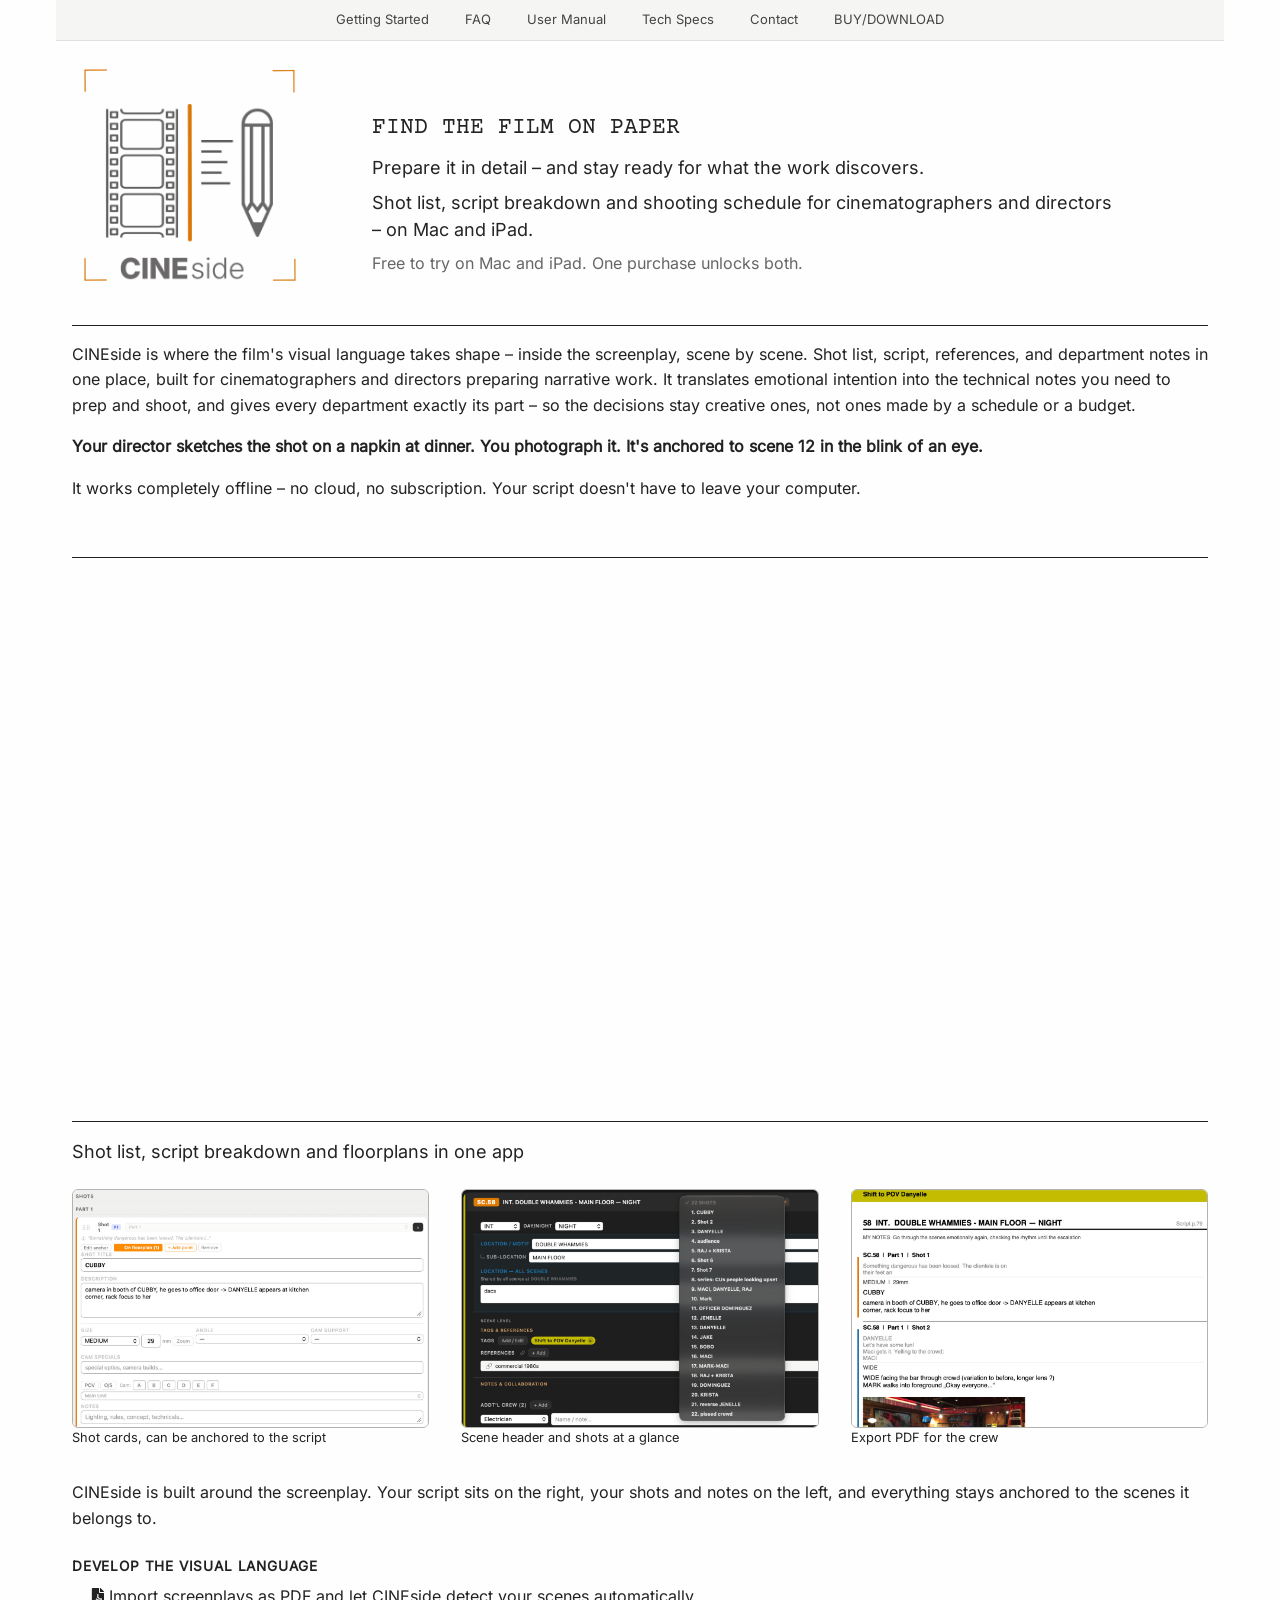
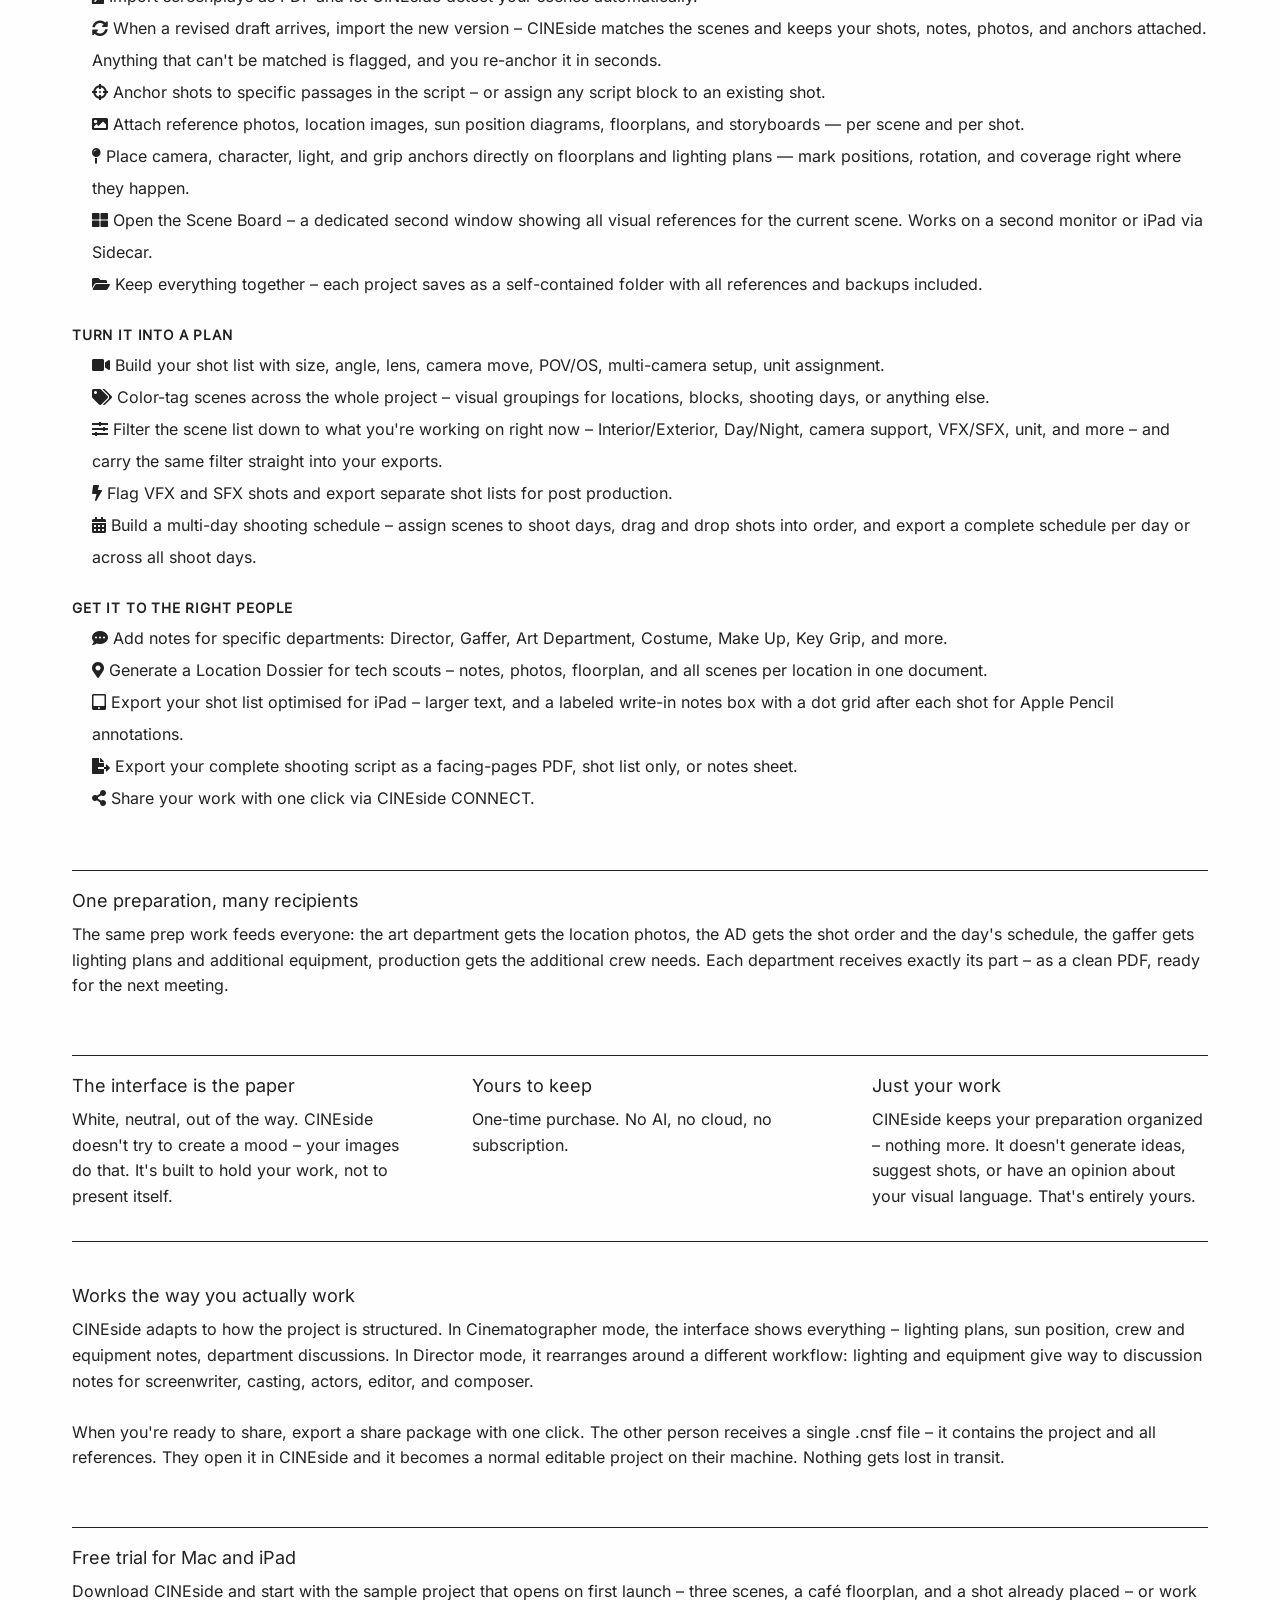
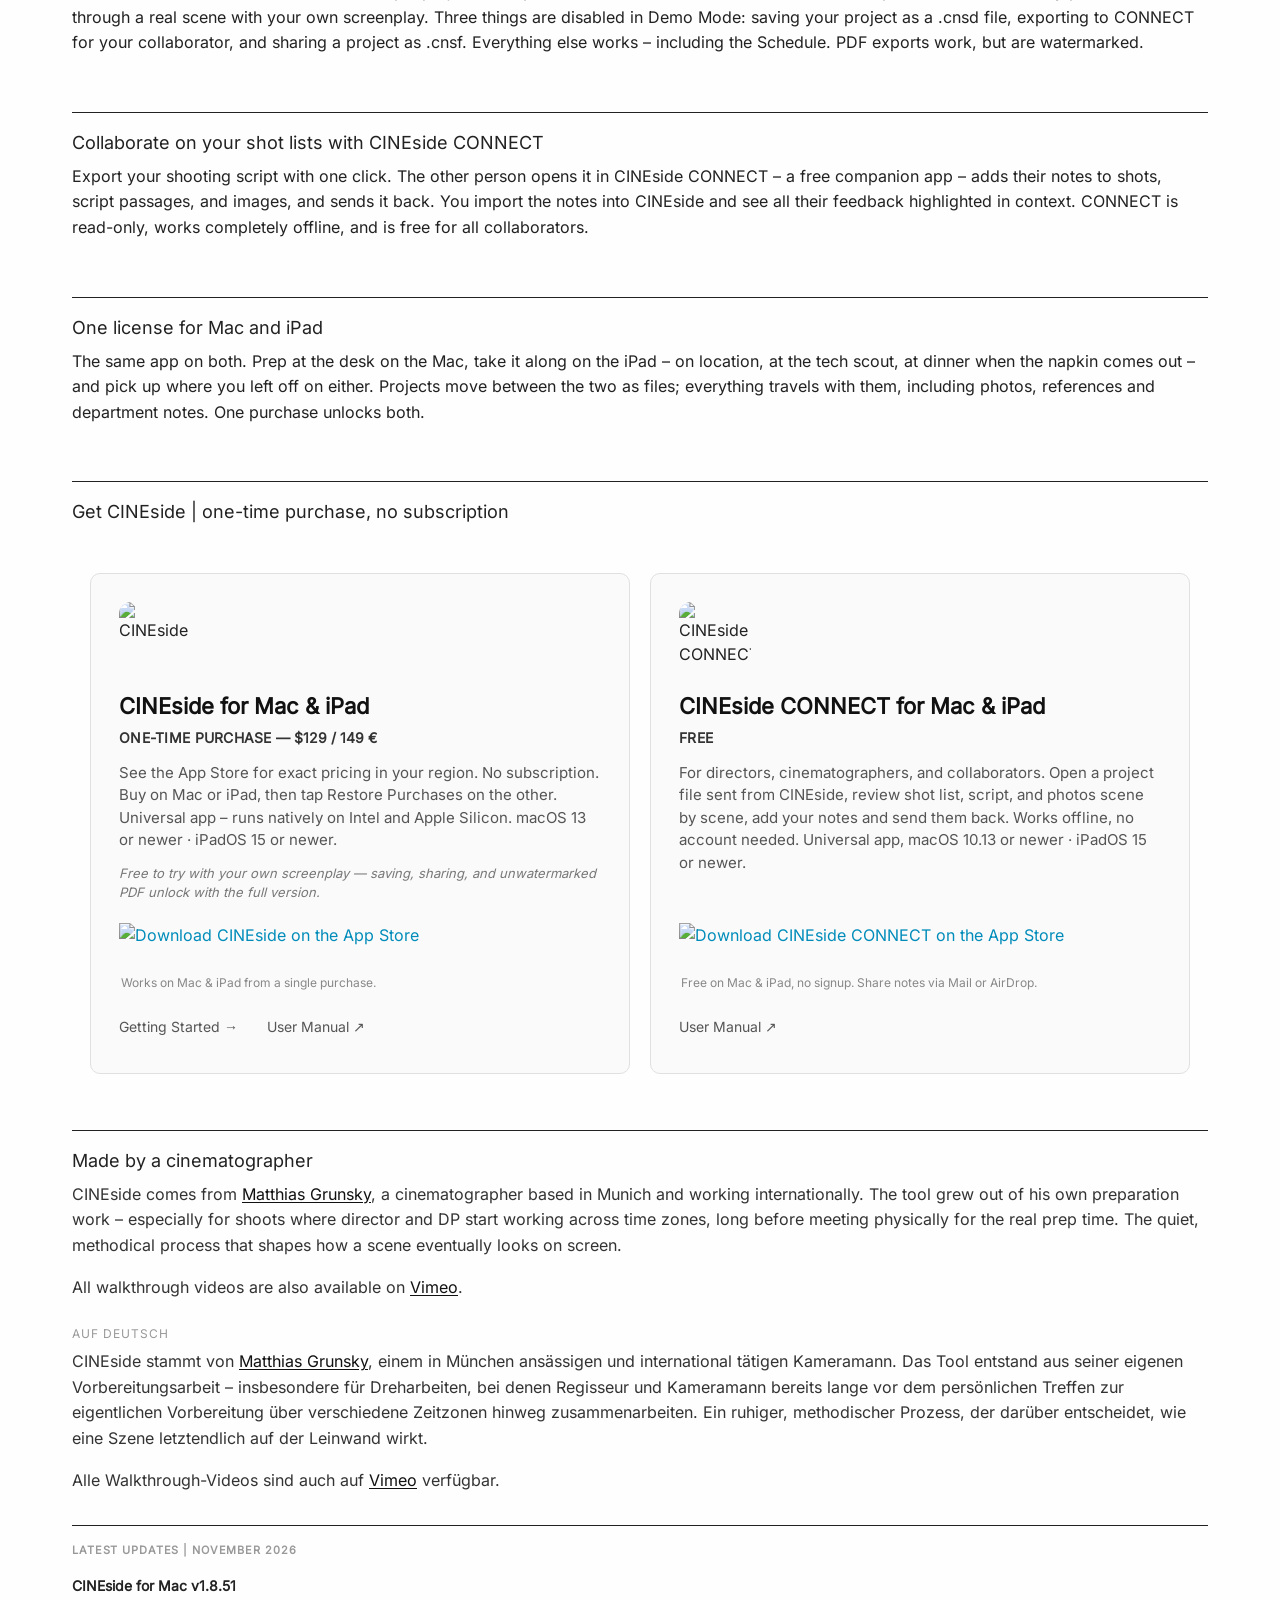
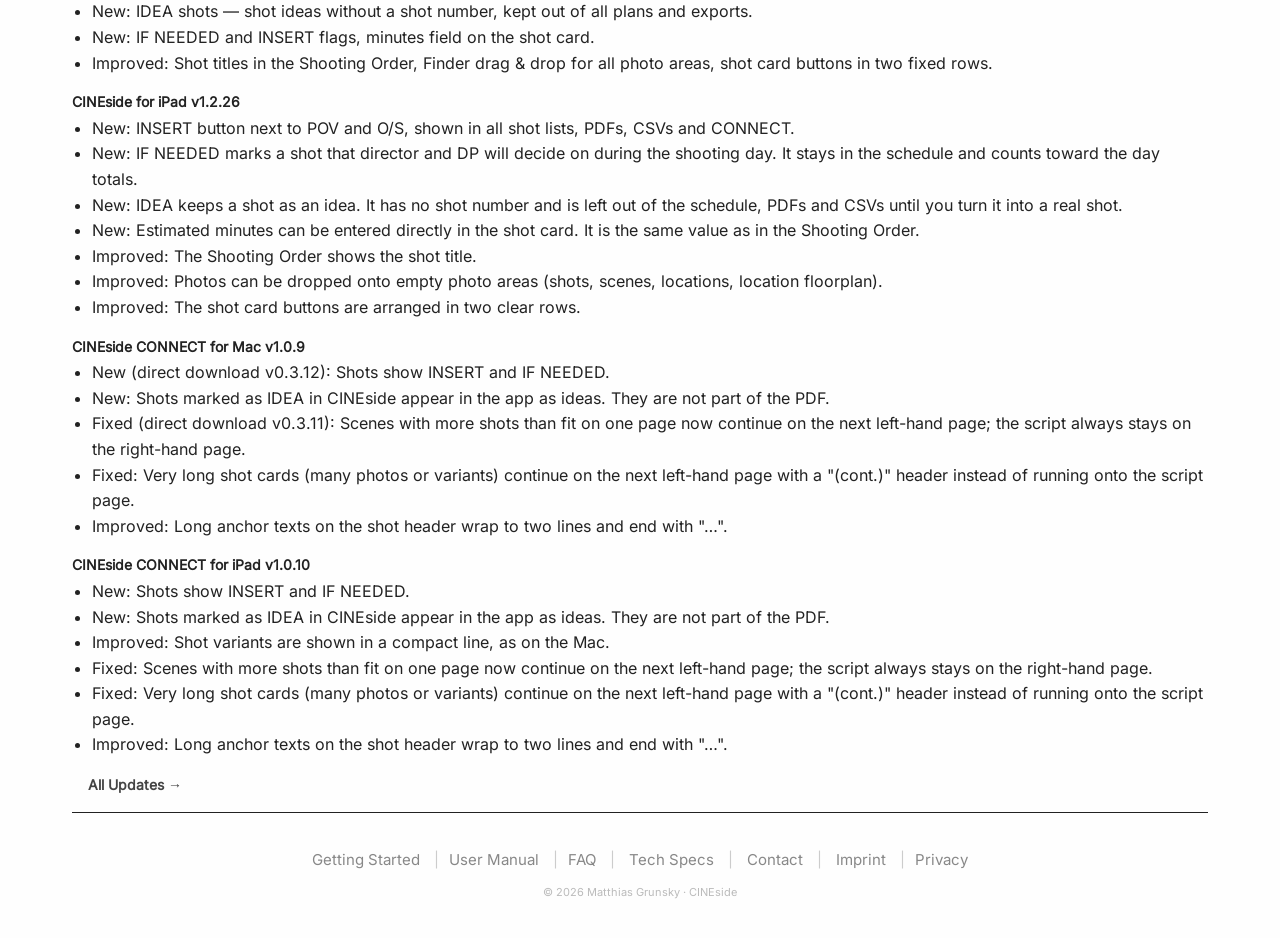
==== commit 0c9ad063: "Beschreibung der Änderung" ====
--- a/index.html
+++ b/index.html
@@ -539,15 +539,21 @@
 <li>Improved: Shot titles in the Shooting Order, Finder drag & drop for all photo areas, shot card buttons in two fixed rows.</li>
 </ul>
 
-<h4 style="margin:16px 0 4px;font-size:14px;font-weight:700;">CINEside for iPad v1.2.25 <span class="date"></span></h4>
+<h4 style="margin:16px 0 4px;font-size:14px;font-weight:700;">CINEside for iPad v1.2.26 <span class="date"></span></h4>
 <ul>
-<li>Fixed: In Shot List and Shooting Order PDFs, a scene header with its location, flags and tags no longer stands alone at the bottom of a page — it moves to the next page together with its first shot.</li>
-<li>Fixed: In Shots &amp; Script PDFs, a character name or parenthetical never ends a script page on its own; it moves to the next page with its first line of dialogue.</li>
-<li>Fixed: Shot List exported in the Tablet format now produces the Shot List (previously the Shots &amp; Script layout).</li>
+<li>New: INSERT button next to POV and O/S, shown in all shot lists, PDFs, CSVs and CONNECT.</li>
+<li>New: IF NEEDED marks a shot that director and DP will decide on during the shooting day. It stays in the schedule and counts toward the day totals.</li>
+<li>New: IDEA keeps a shot as an idea. It has no shot number and is left out of the schedule, PDFs and CSVs until you turn it into a real shot.</li>
+<li>New: Estimated minutes can be entered directly in the shot card. It is the same value as in the Shooting Order.</li>
+<li>Improved: The Shooting Order shows the shot title.</li>
+<li>Improved: Photos can be dropped onto empty photo areas (shots, scenes, locations, location floorplan).</li>
+<li>Improved: The shot card buttons are arranged in two clear rows.</li>
 </ul>
 
 <h4 style="margin:16px 0 4px;font-size:14px;font-weight:700;">CINEside CONNECT for Mac v1.0.9 <span class="date"></span></h4>
 <ul>
+<li>New (direct download v0.3.12): Shots show INSERT and IF NEEDED.</li>
+<li>New: Shots marked as IDEA in CINEside appear in the app as ideas. They are not part of the PDF.</li>
 <li>Fixed (direct download v0.3.11): Scenes with more shots than fit on one page now continue on the next left-hand page; the script always stays on the right-hand page.</li>
 <li>Fixed: Very long shot cards (many photos or variants) continue on the next left-hand page with a "(cont.)" header instead of running onto the script page.</li>
 <li>Improved: Long anchor texts on the shot header wrap to two lines and end with "…".</li>
@@ -555,6 +561,9 @@
 
 <h4 style="margin:16px 0 4px;font-size:14px;font-weight:700;">CINEside CONNECT for iPad v1.0.10 <span class="date"></span></h4>
 <ul>
+<li>New: Shots show INSERT and IF NEEDED.</li>
+<li>New: Shots marked as IDEA in CINEside appear in the app as ideas. They are not part of the PDF.</li>
+<li>Improved: Shot variants are shown in a compact line, as on the Mac.</li>
 <li>Fixed: Scenes with more shots than fit on one page now continue on the next left-hand page; the script always stays on the right-hand page.</li>
 <li>Fixed: Very long shot cards (many photos or variants) continue on the next left-hand page with a "(cont.)" header instead of running onto the script page.</li>
 <li>Improved: Long anchor texts on the shot header wrap to two lines and end with "…".</li>
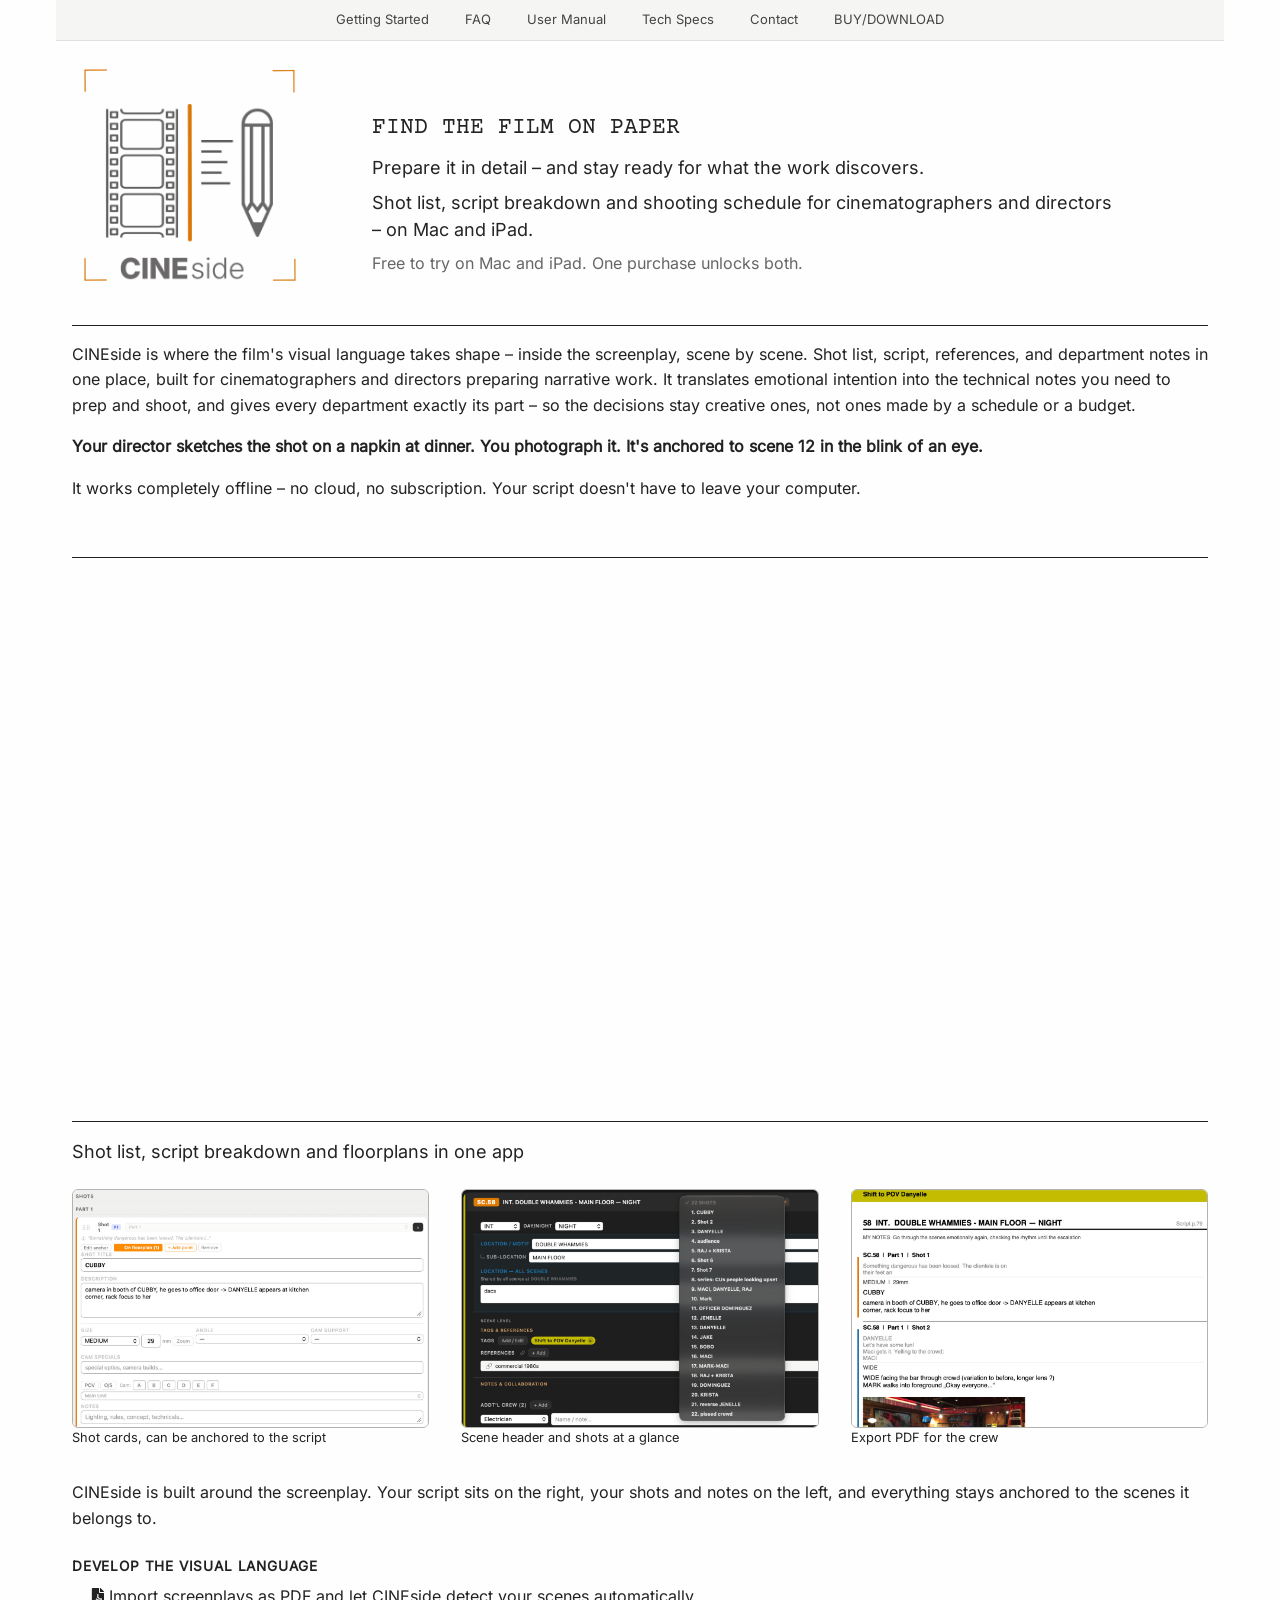
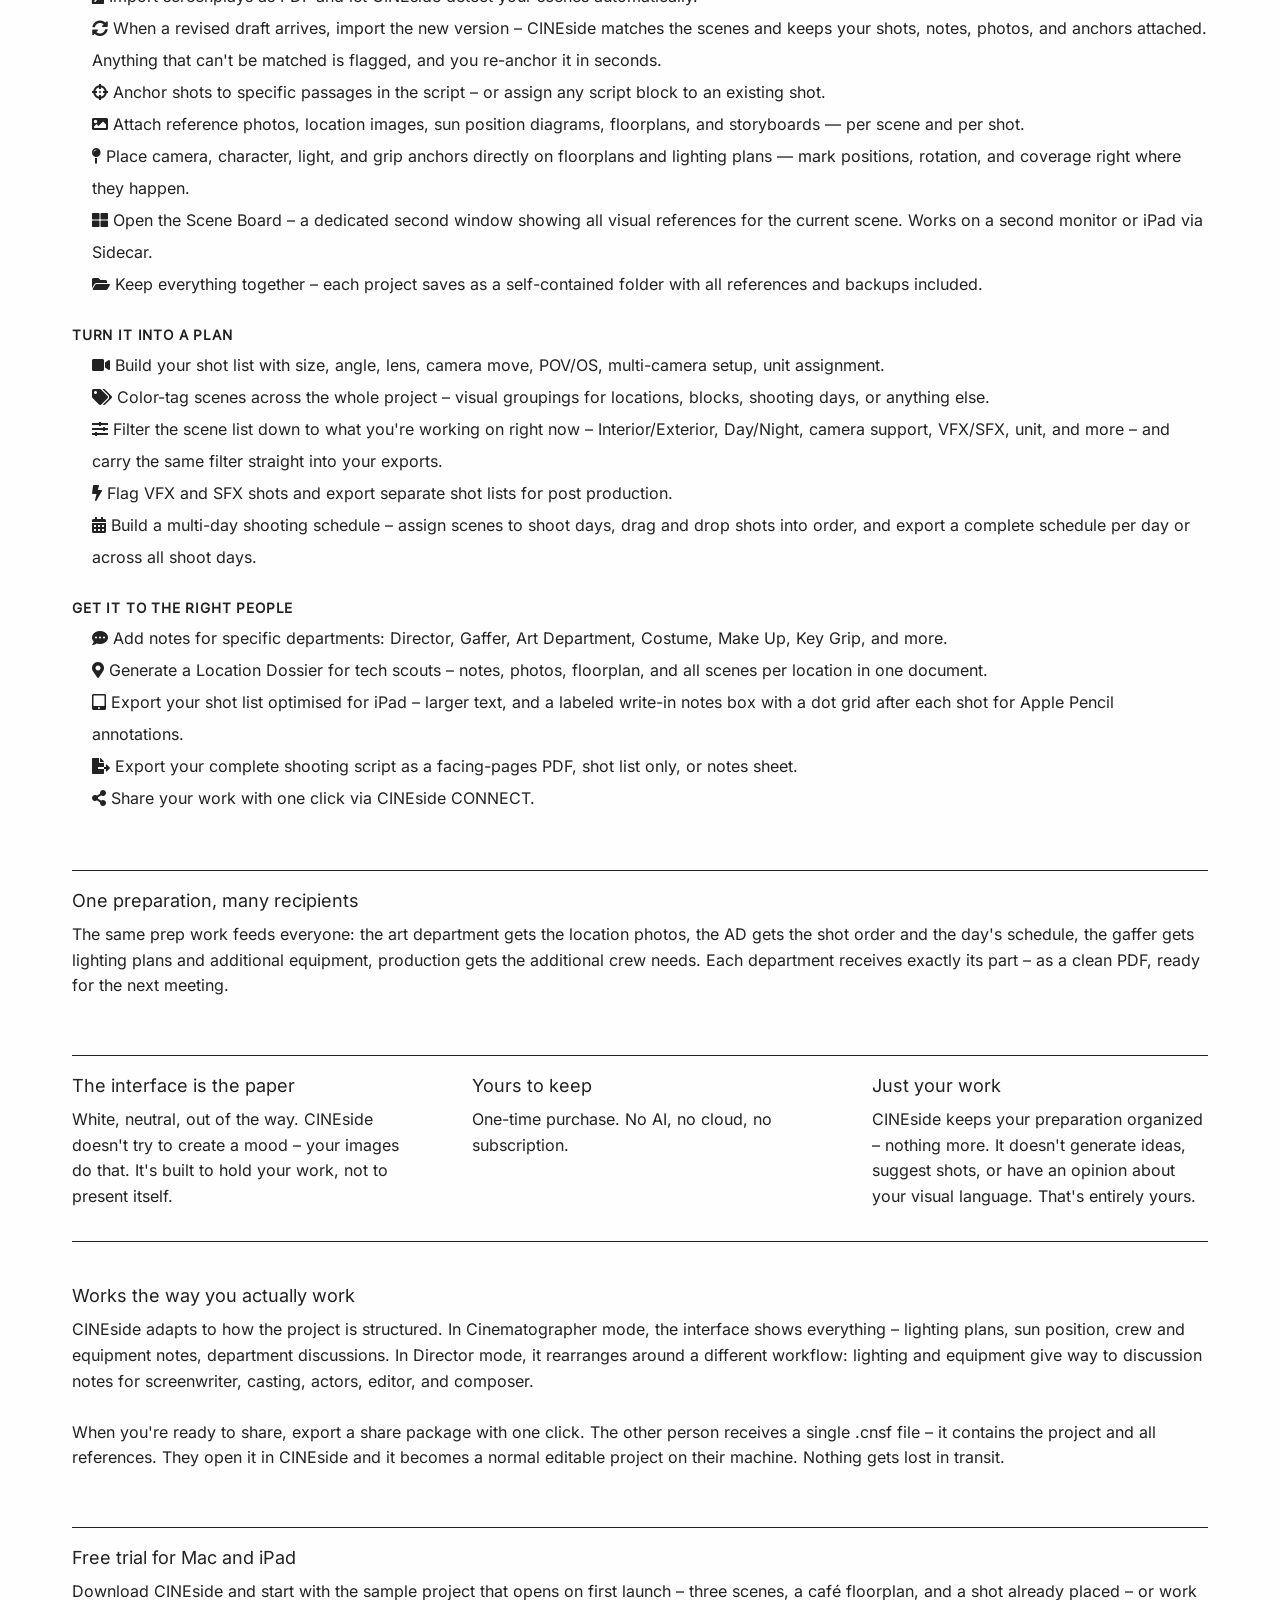
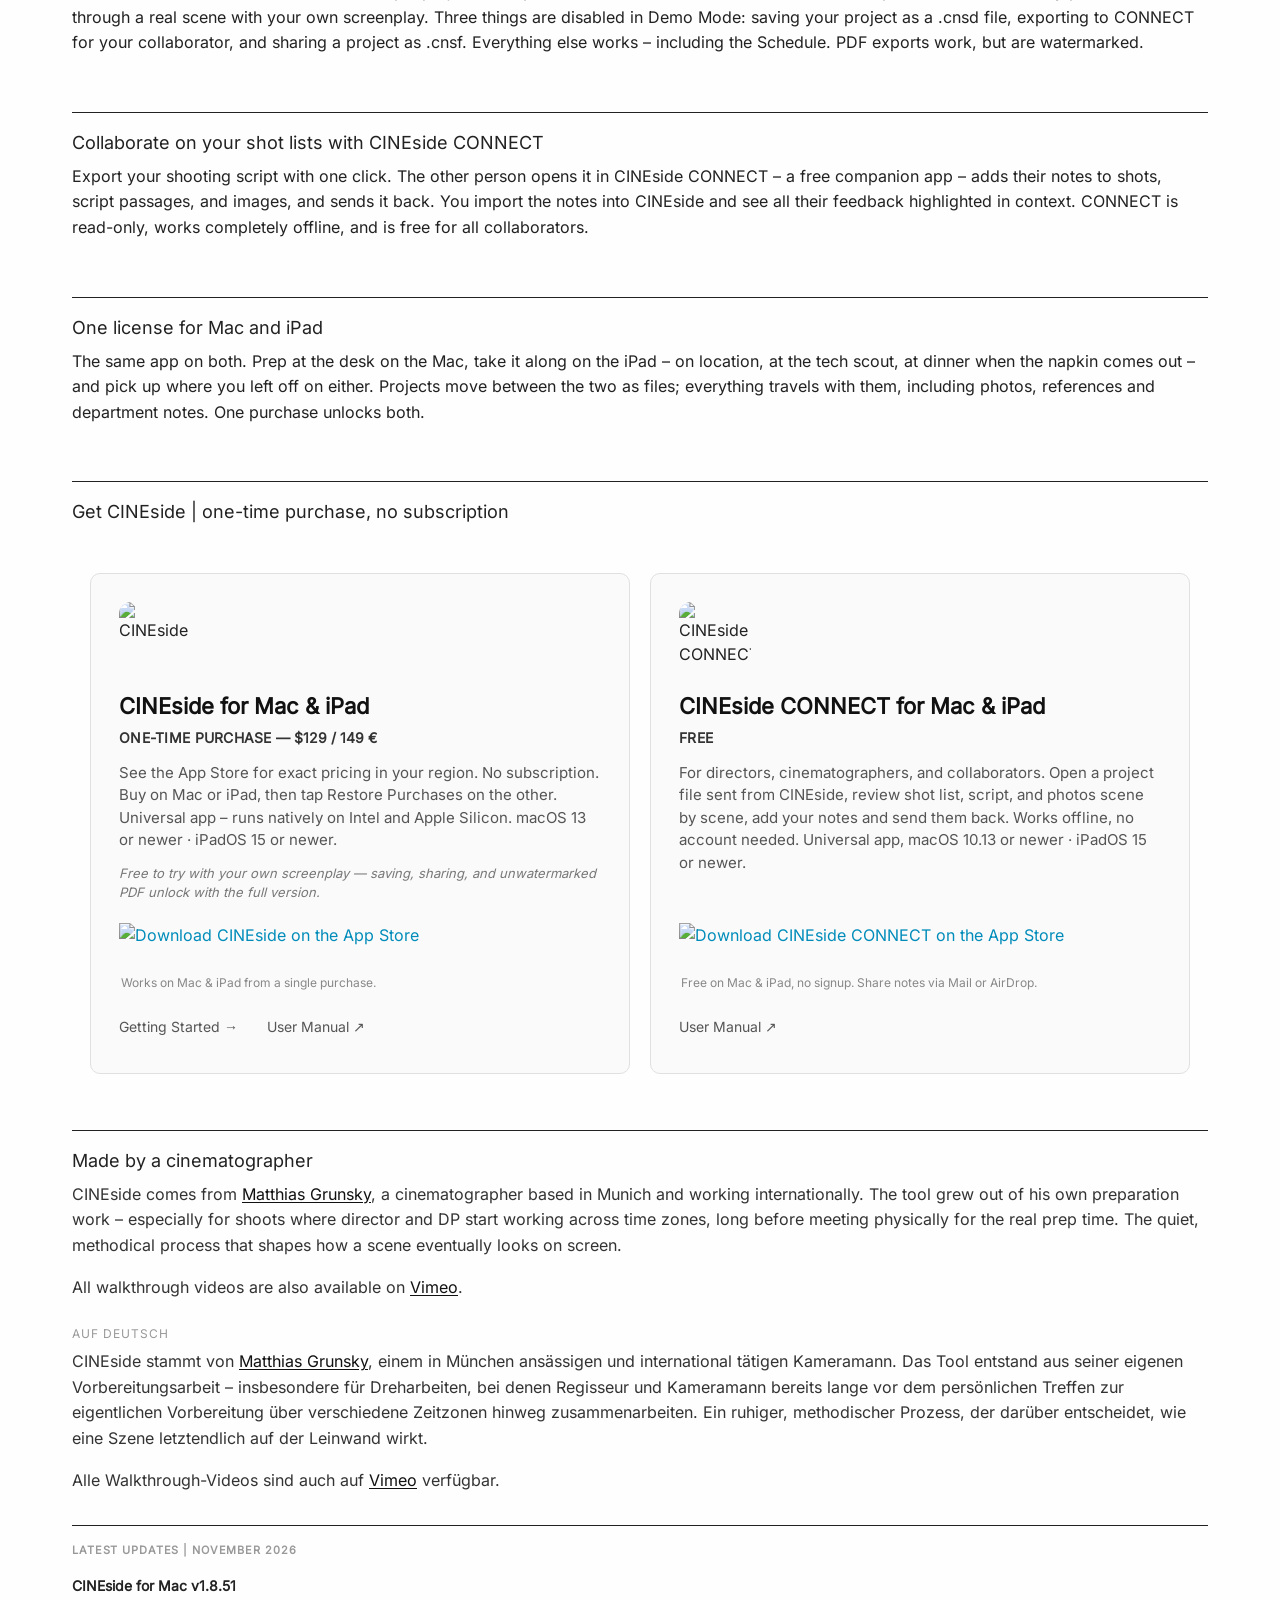
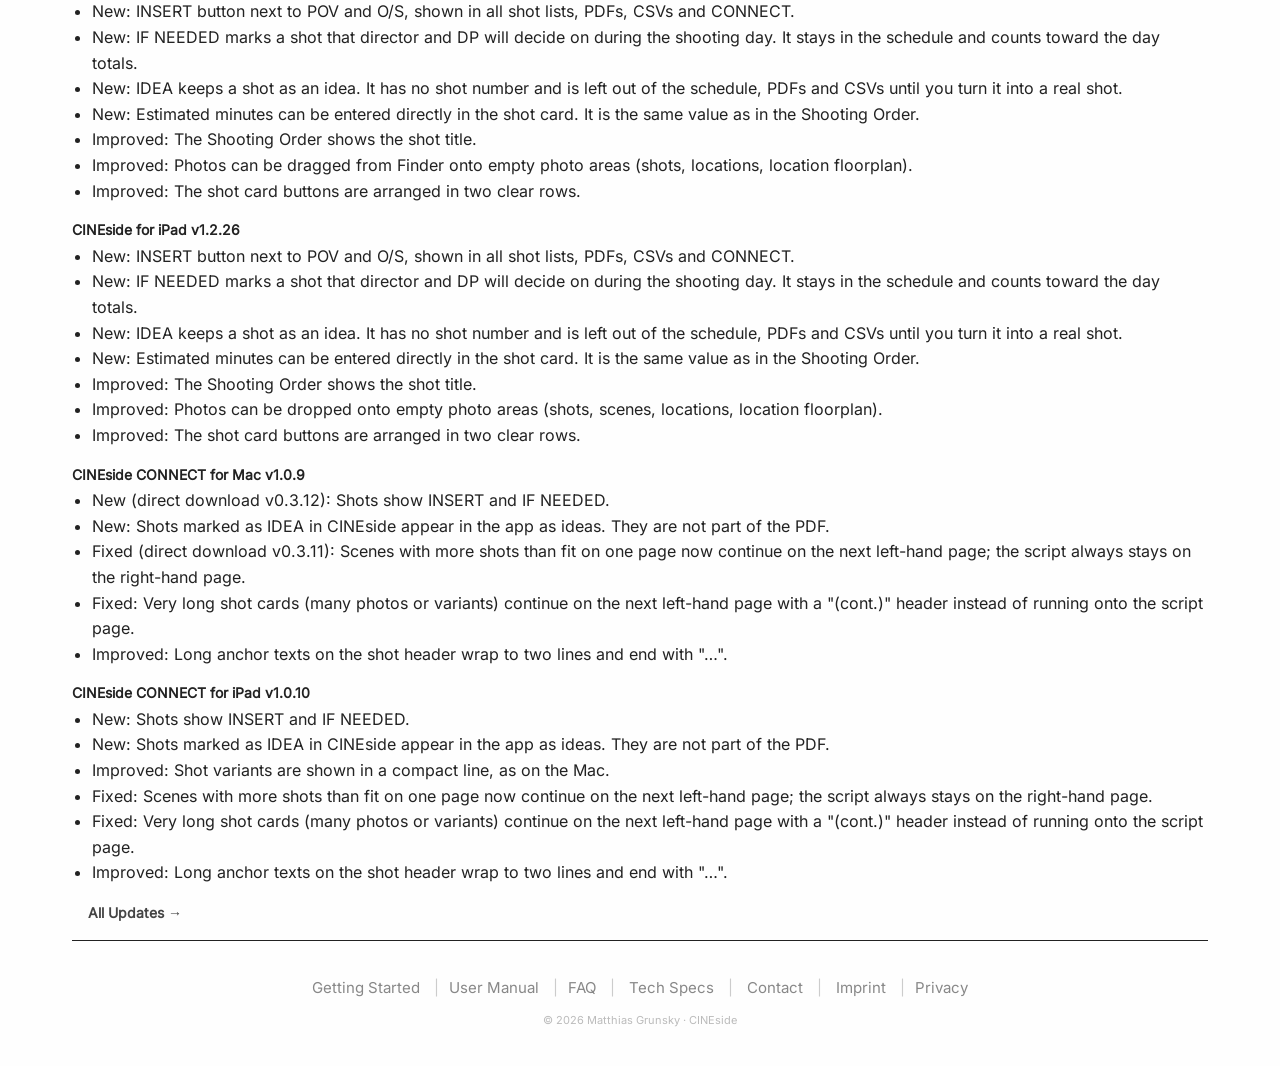
==== commit eb632012: "Beschreibung der Änderung" ====
--- a/index.html
+++ b/index.html
@@ -534,9 +534,13 @@
 
 <h4 style="margin:16px 0 4px;font-size:14px;font-weight:700;">CINEside for Mac v1.8.51 <span class="date"></span></h4>
 <ul>
-<li>New: IDEA shots — shot ideas without a shot number, kept out of all plans and exports.</li>
-<li>New: IF NEEDED and INSERT flags, minutes field on the shot card.</li>
-<li>Improved: Shot titles in the Shooting Order, Finder drag & drop for all photo areas, shot card buttons in two fixed rows.</li>
+<li>New: INSERT button next to POV and O/S, shown in all shot lists, PDFs, CSVs and CONNECT.</li>
+<li>New: IF NEEDED marks a shot that director and DP will decide on during the shooting day. It stays in the schedule and counts toward the day totals.</li>
+<li>New: IDEA keeps a shot as an idea. It has no shot number and is left out of the schedule, PDFs and CSVs until you turn it into a real shot.</li>
+<li>New: Estimated minutes can be entered directly in the shot card. It is the same value as in the Shooting Order.</li>
+<li>Improved: The Shooting Order shows the shot title.</li>
+<li>Improved: Photos can be dragged from Finder onto empty photo areas (shots, locations, location floorplan).</li>
+<li>Improved: The shot card buttons are arranged in two clear rows.</li>
 </ul>
 
 <h4 style="margin:16px 0 4px;font-size:14px;font-weight:700;">CINEside for iPad v1.2.26 <span class="date"></span></h4>
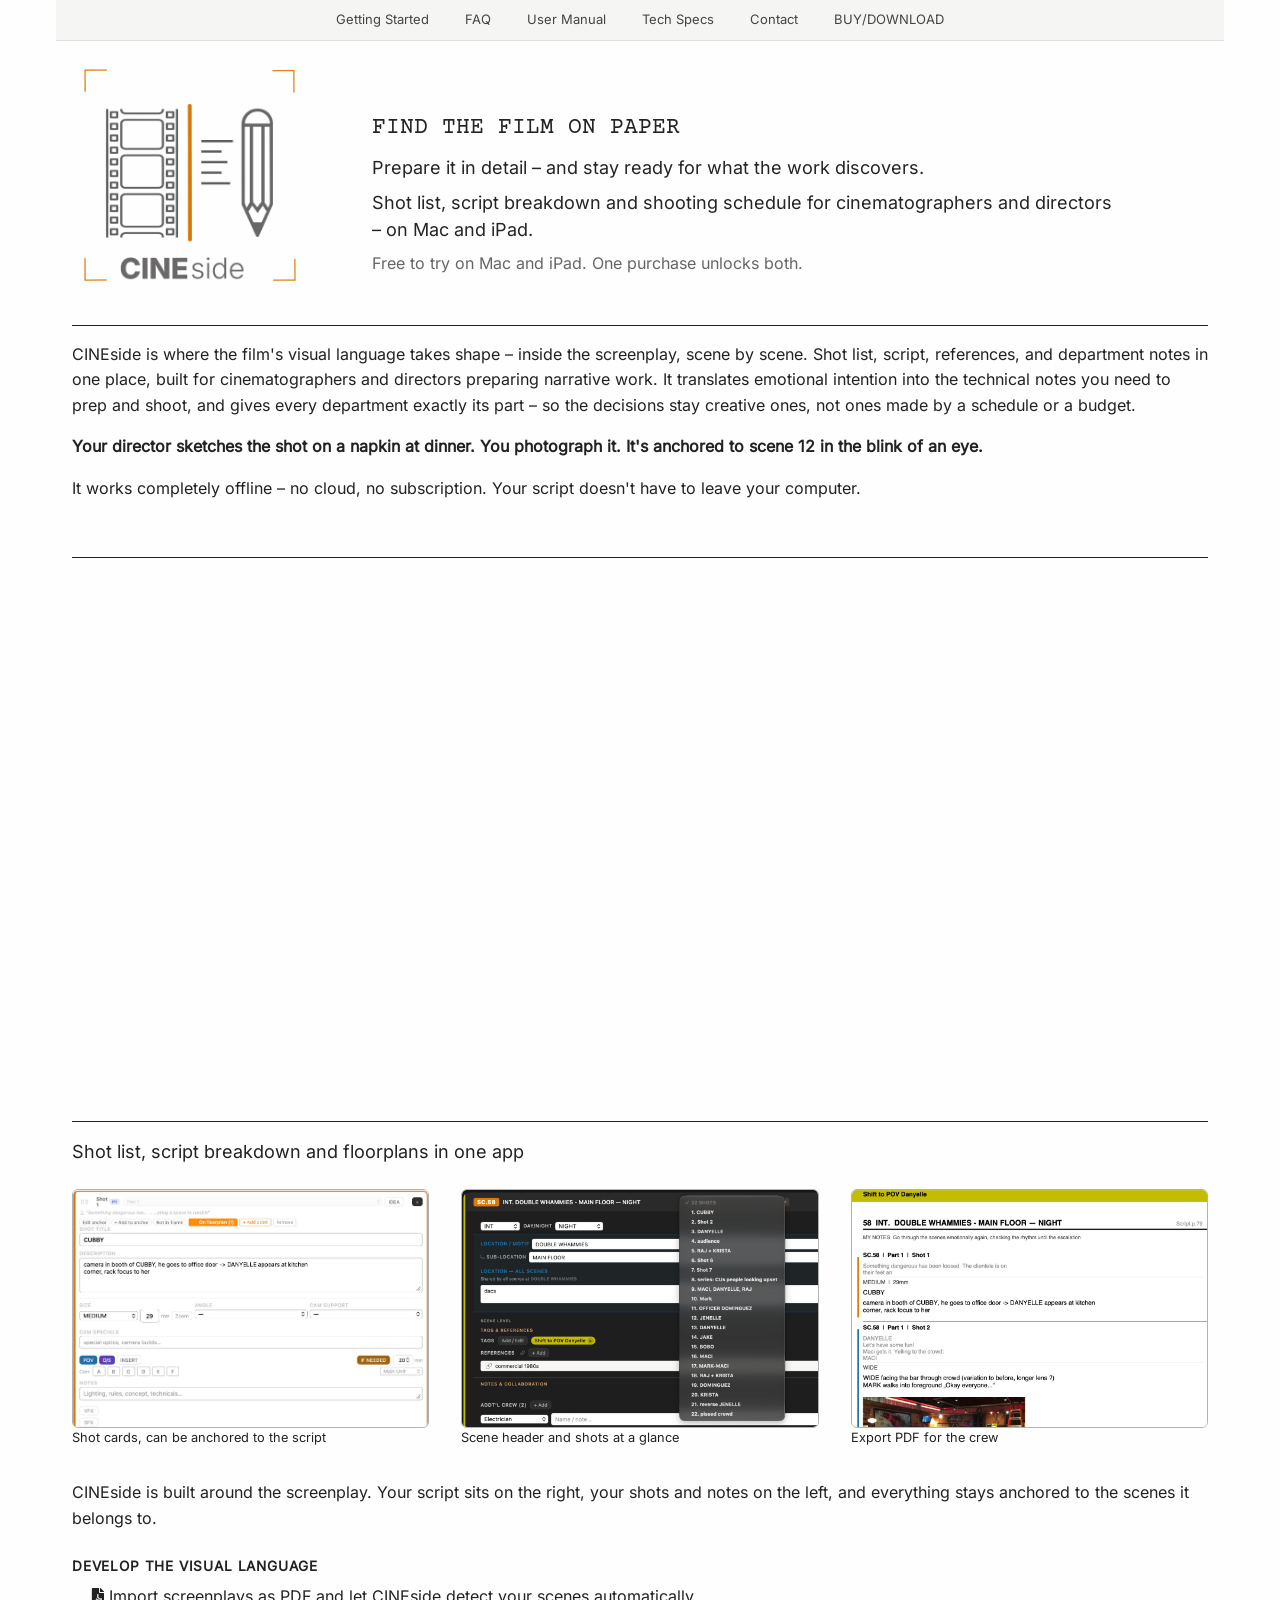
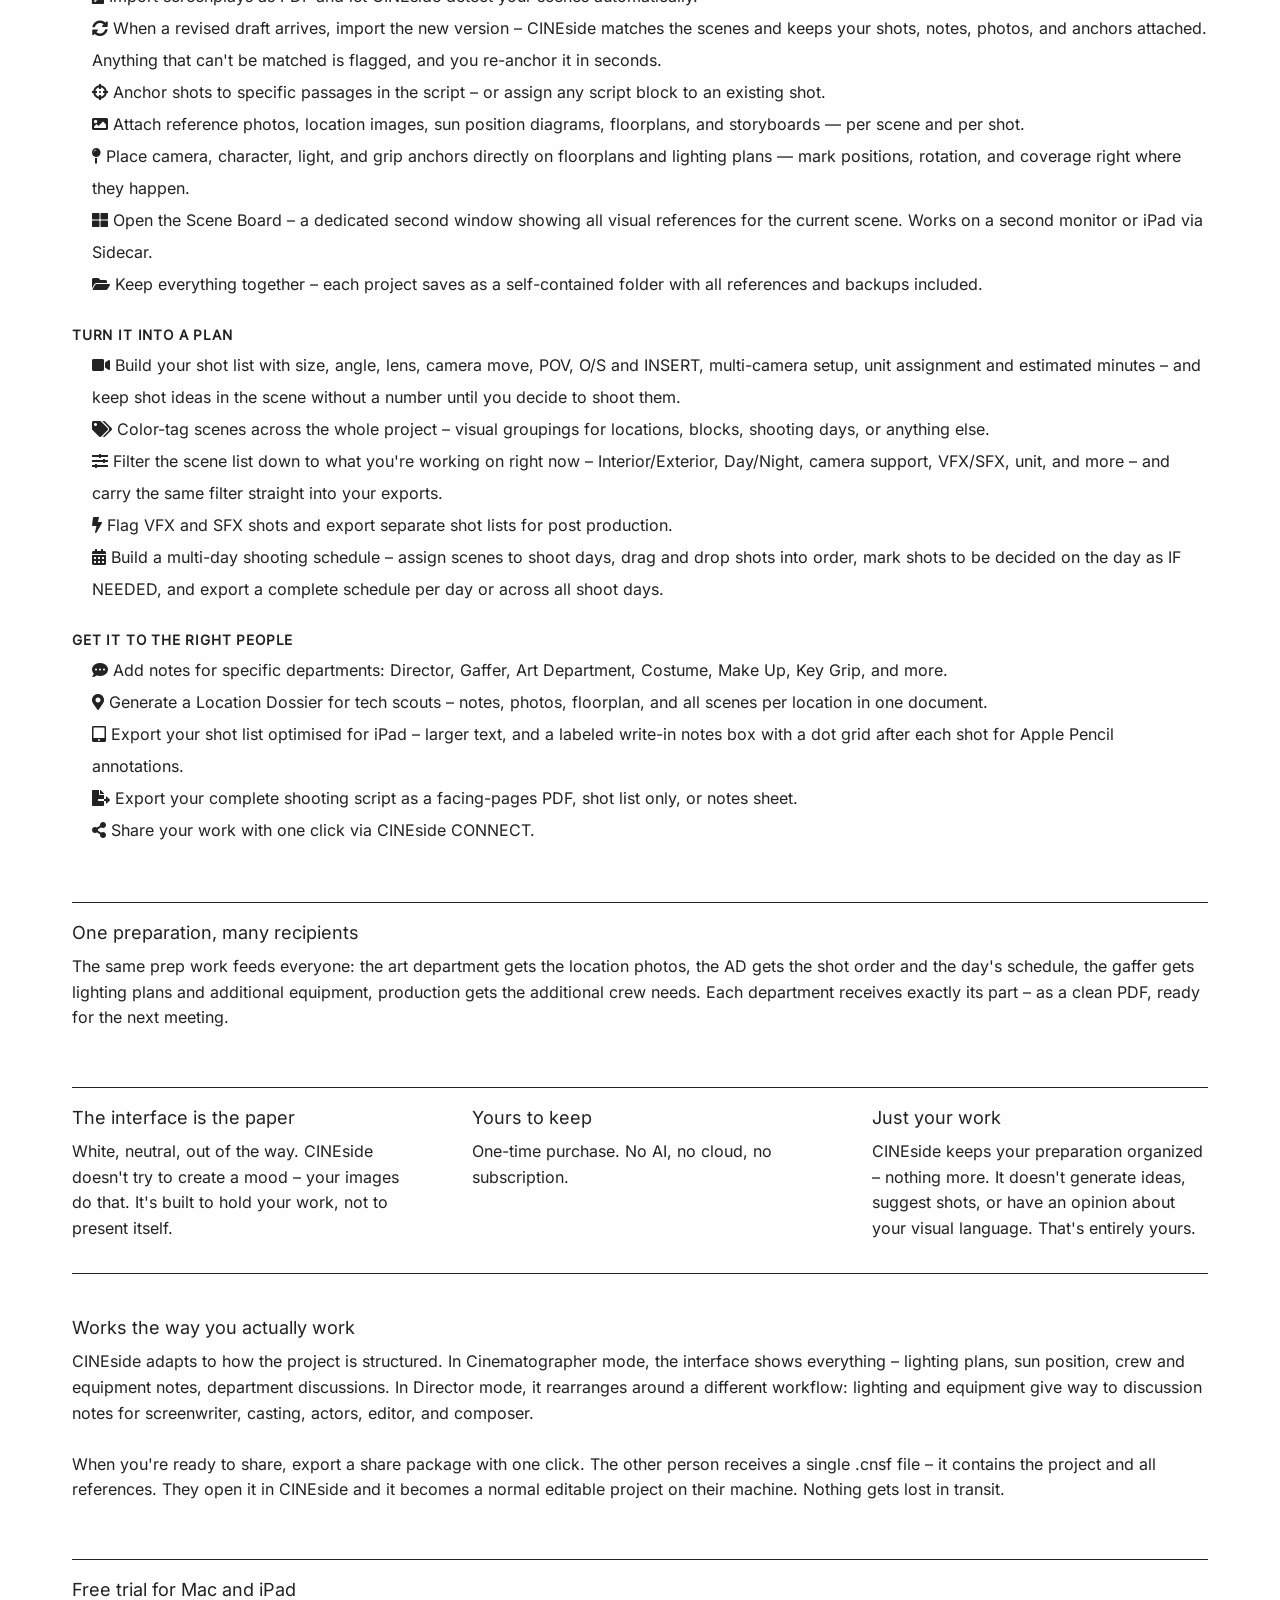
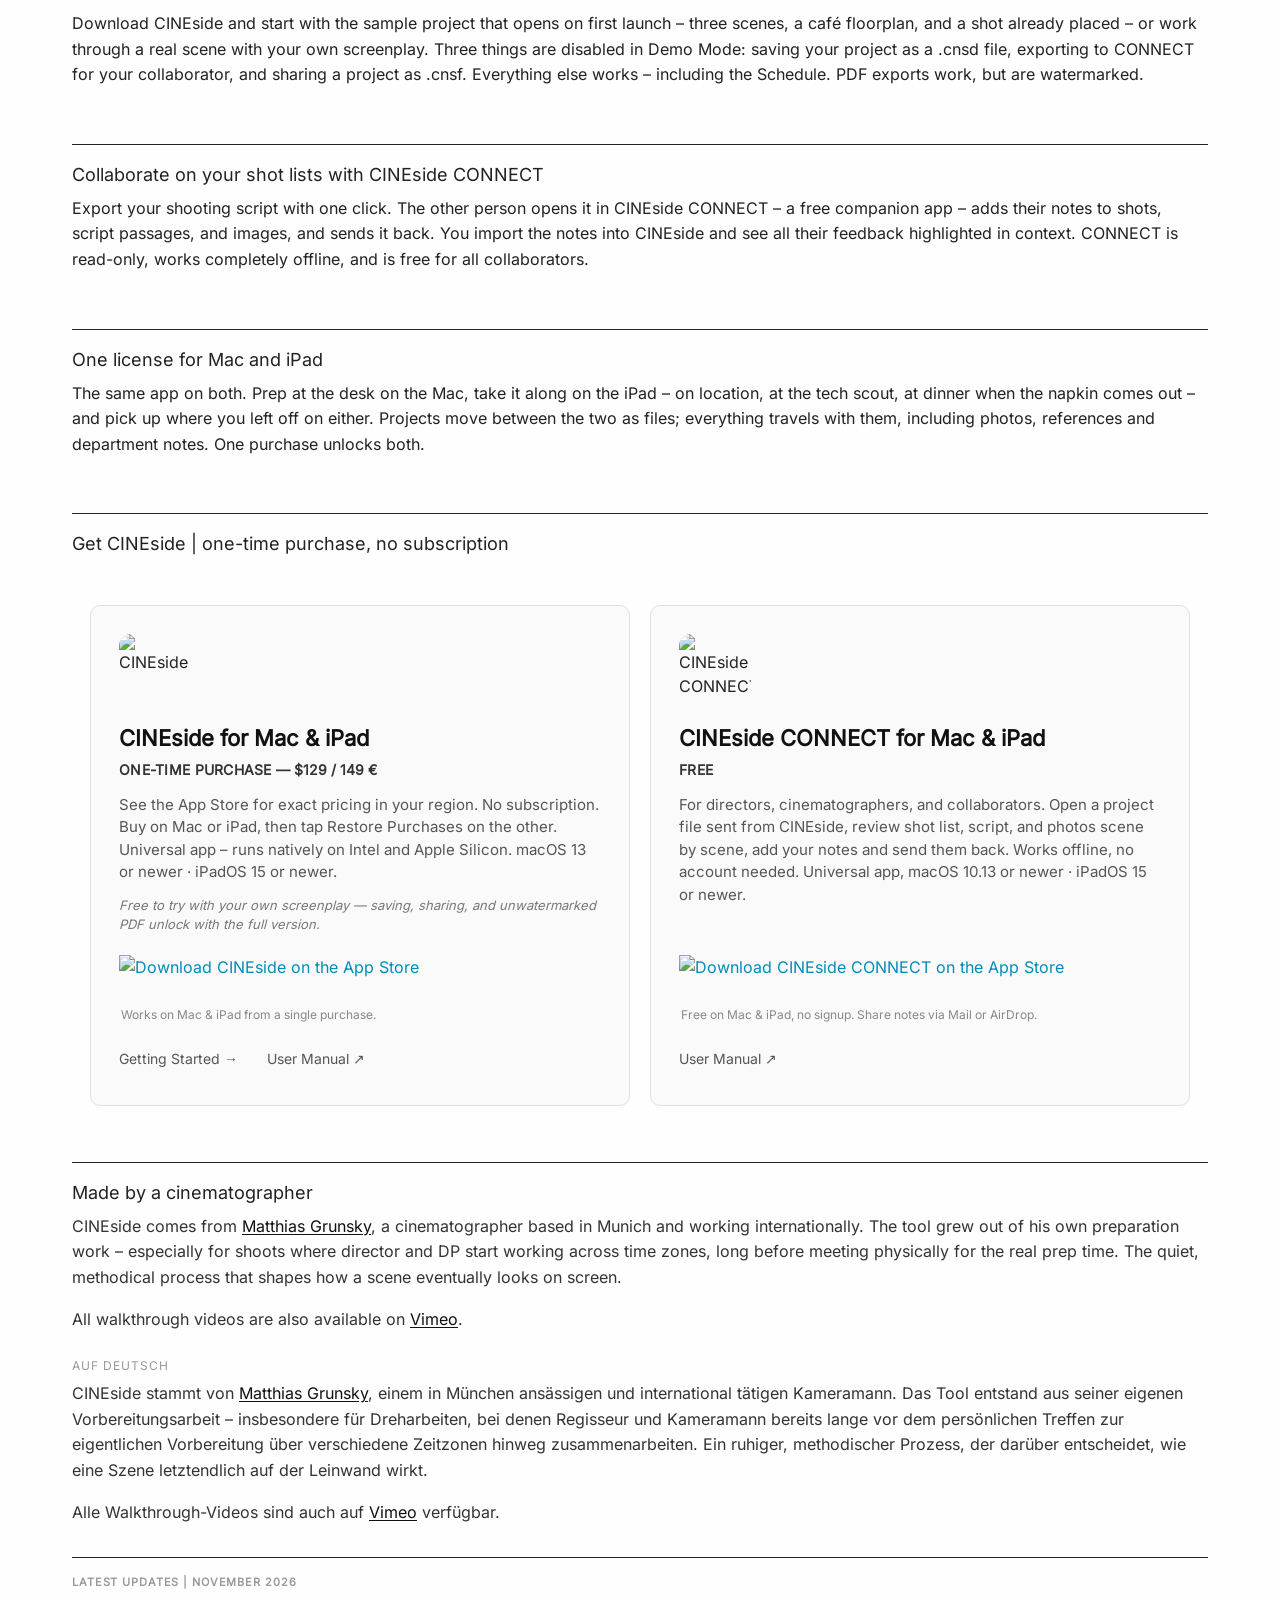
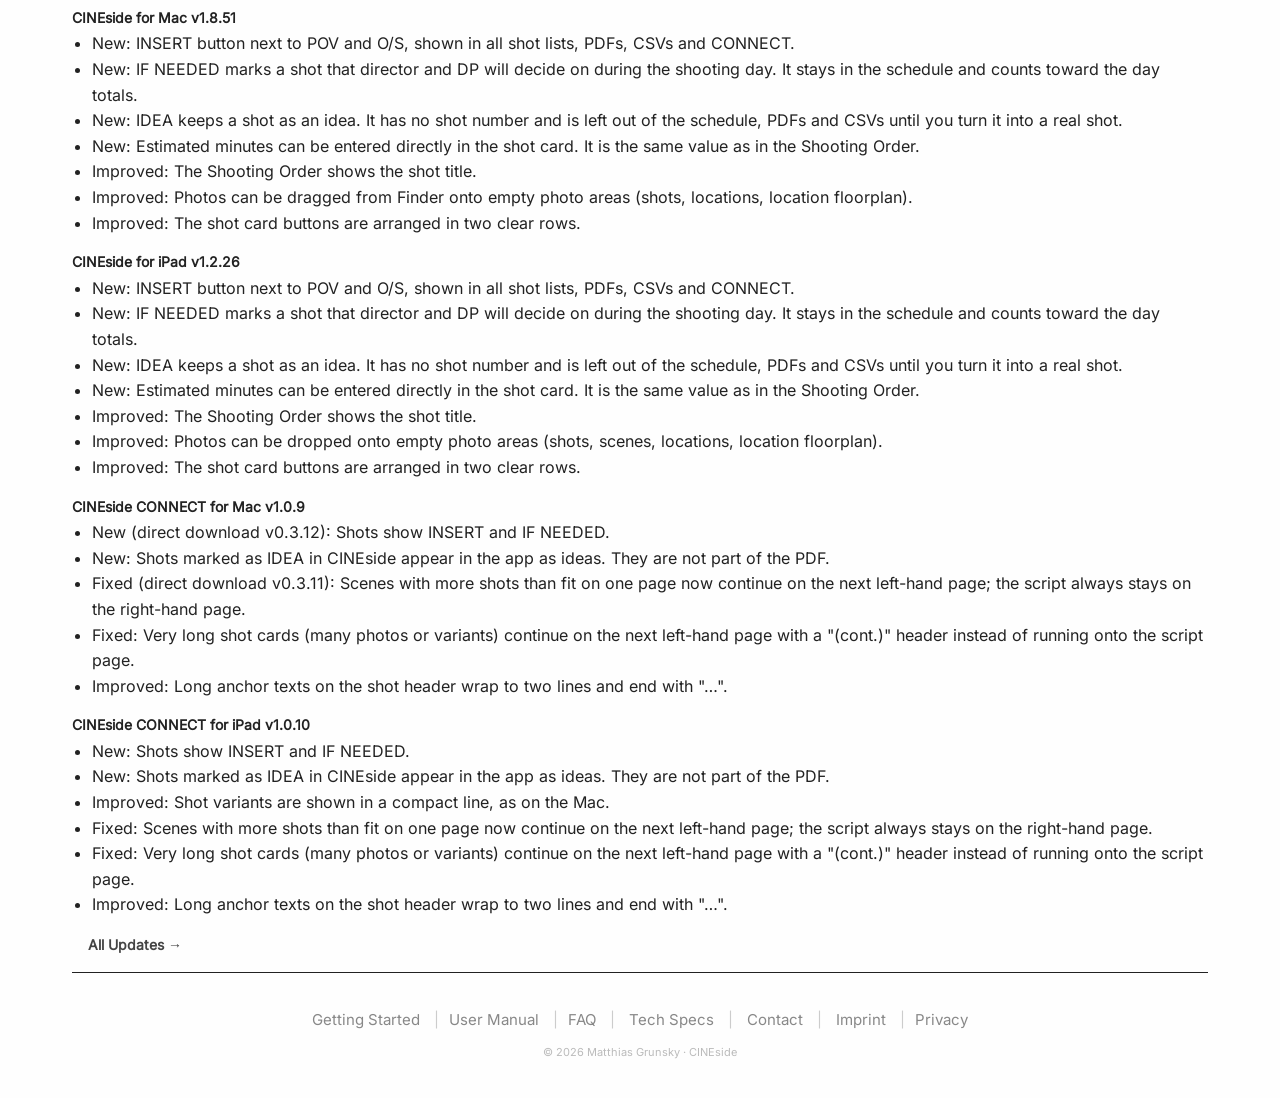
==== commit c48afe34: "Beschreibung der Änderung" ====
--- a/index.html
+++ b/index.html
@@ -267,7 +267,7 @@
     <link rel="preload" as="script" href="rw_common/themes/foundation6/what-input.min.js" />
 
 	
-	<!-- 15.11.26 -->
+	<!-- 17.11.26 -->
 </head>
 
 <body class="antialiased">
@@ -379,11 +379,11 @@
 </ul>
 <p style="font-weight: 600; text-transform: uppercase; letter-spacing: 0.06em; font-size: 0.85em; margin: 1.8em 0 0.2em;">Turn it into a plan</p>
 <ul style="list-style: none; padding: 0; line-height: 2;">
-  <li><i class="fas fa-video"></i> Build your shot list with size, angle, lens, camera move, POV/OS, multi-camera setup, unit assignment.</li>
+  <li><i class="fas fa-video"></i> Build your shot list with size, angle, lens, camera move, POV, O/S and INSERT, multi-camera setup, unit assignment and estimated minutes – and keep shot ideas in the scene without a number until you decide to shoot them.</li>
   <li><i class="fas fa-tags"></i> Color-tag scenes across the whole project – visual groupings for locations, blocks, shooting days, or anything else.</li>
 <li><i class="fas fa-sliders-h"></i> Filter the scene list down to what you're working on right now – Interior/Exterior, Day/Night, camera support, VFX/SFX, unit, and more – and carry the same filter straight into your exports.</li>
   <li><i class="fas fa-bolt"></i> Flag VFX and SFX shots and export separate shot lists for post production.</li>
-  <li><i class="fas fa-calendar-alt"></i> Build a multi-day shooting schedule – assign scenes to shoot days, drag and drop shots into order, and export a complete schedule per day or across all shoot days.</li>
+  <li><i class="fas fa-calendar-alt"></i> Build a multi-day shooting schedule – assign scenes to shoot days, drag and drop shots into order, mark shots to be decided on the day as IF NEEDED, and export a complete schedule per day or across all shoot days.</li>
 </ul>
 <p style="font-weight: 600; text-transform: uppercase; letter-spacing: 0.06em; font-size: 0.85em; margin: 1.8em 0 0.2em;">Get it to the right people</p>
 <ul style="list-style: none; padding: 0; line-height: 2;">
